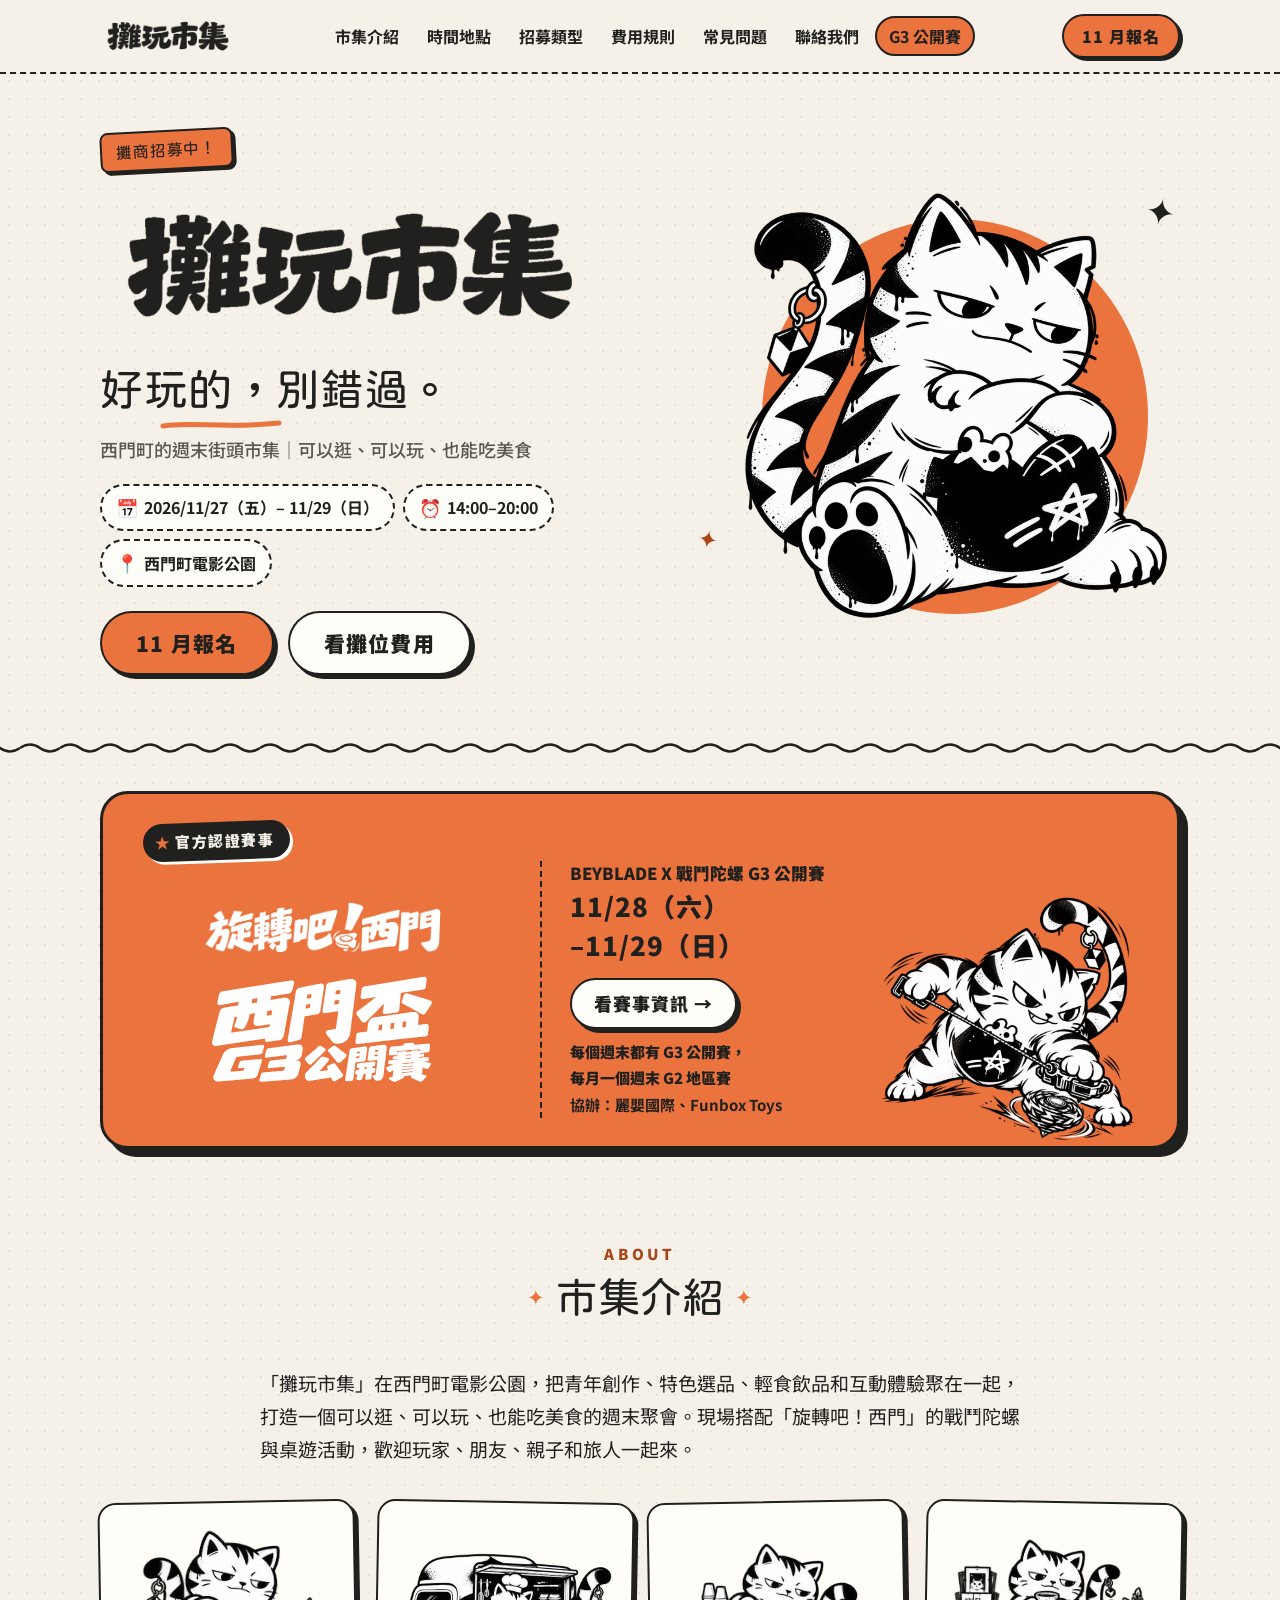
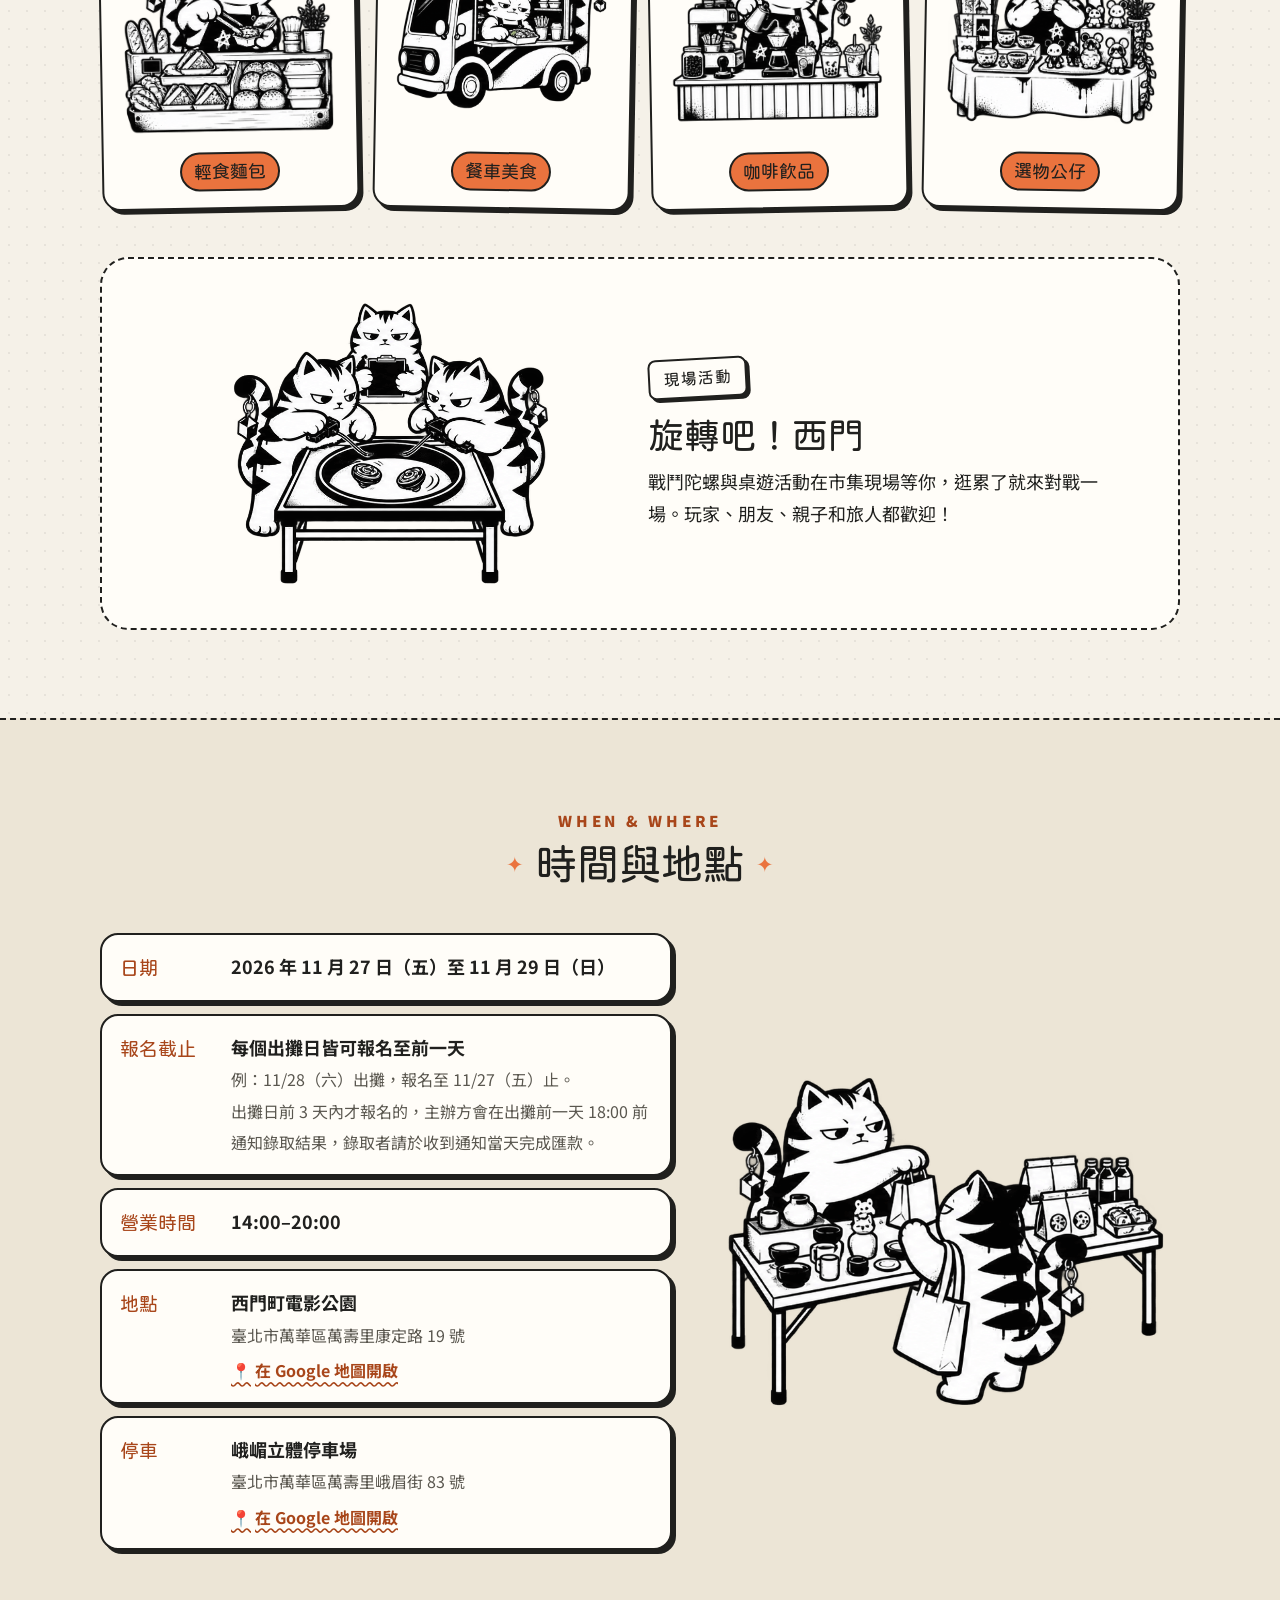
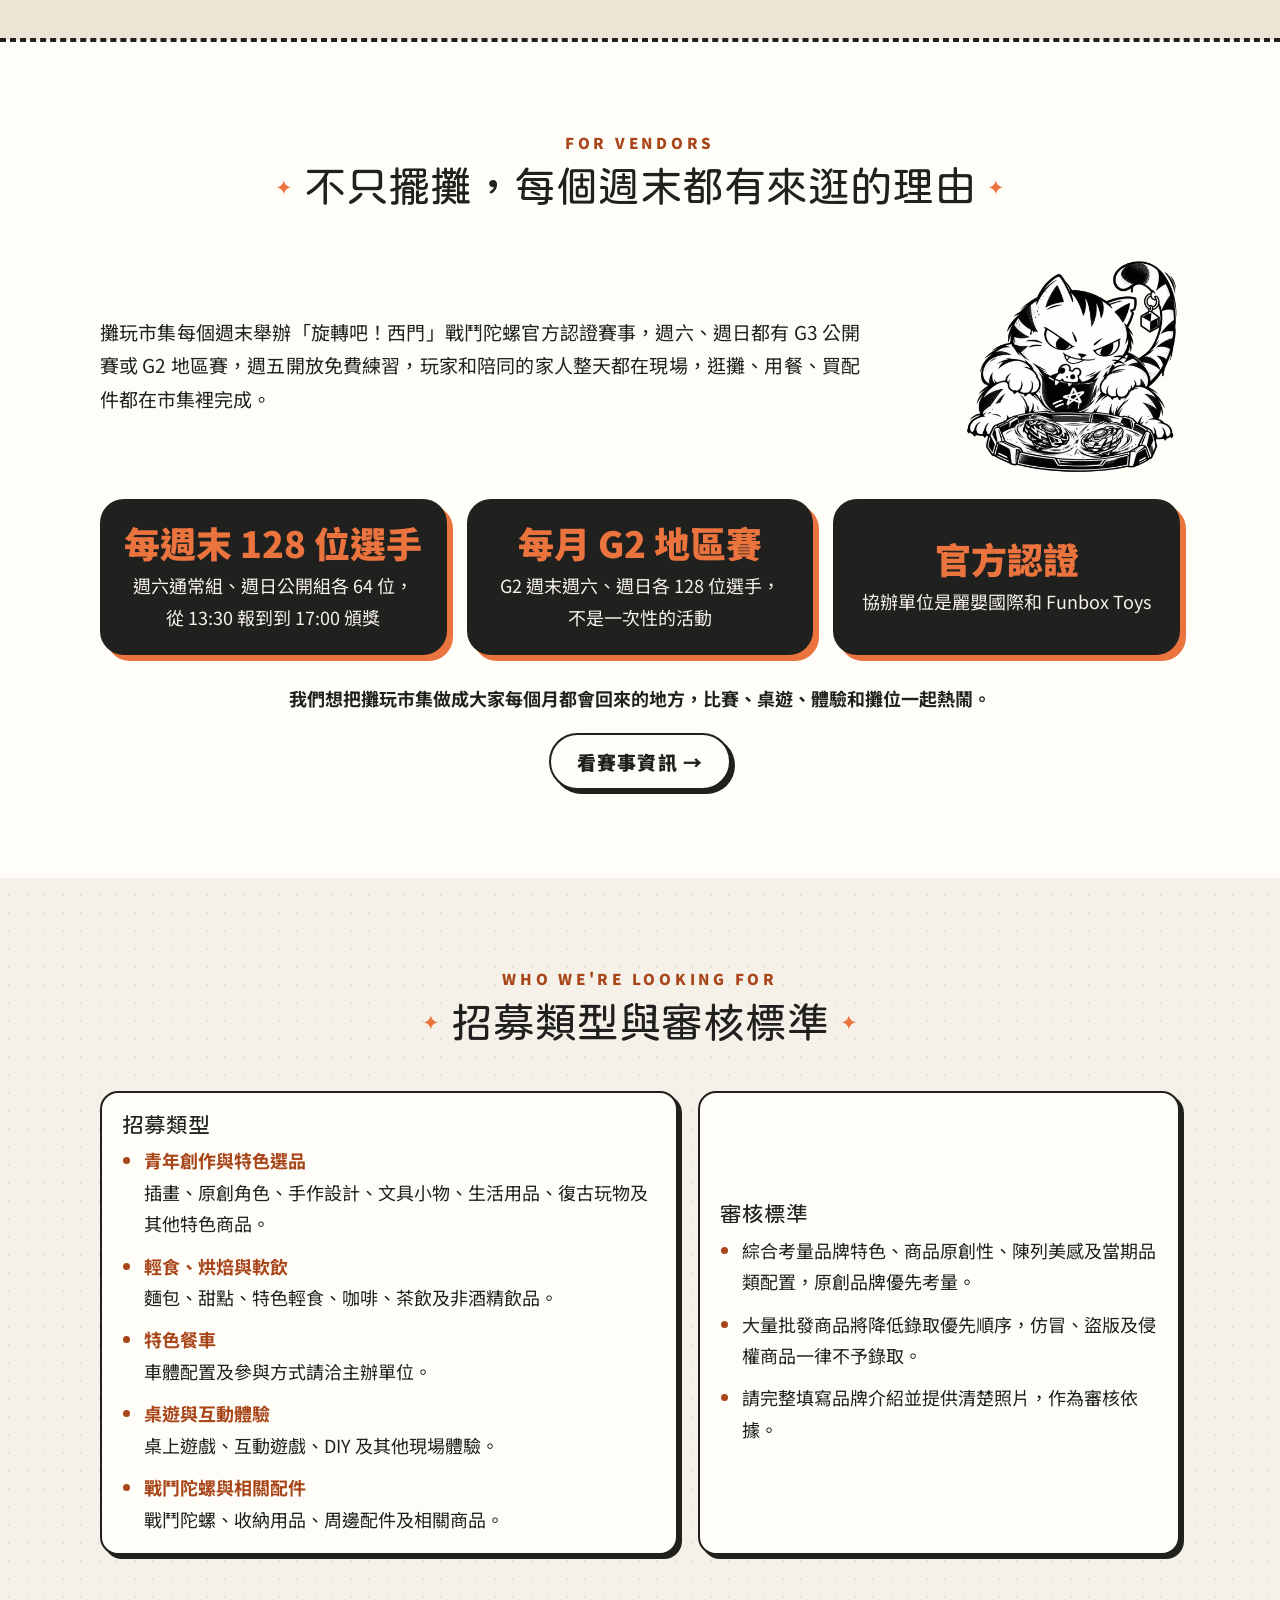
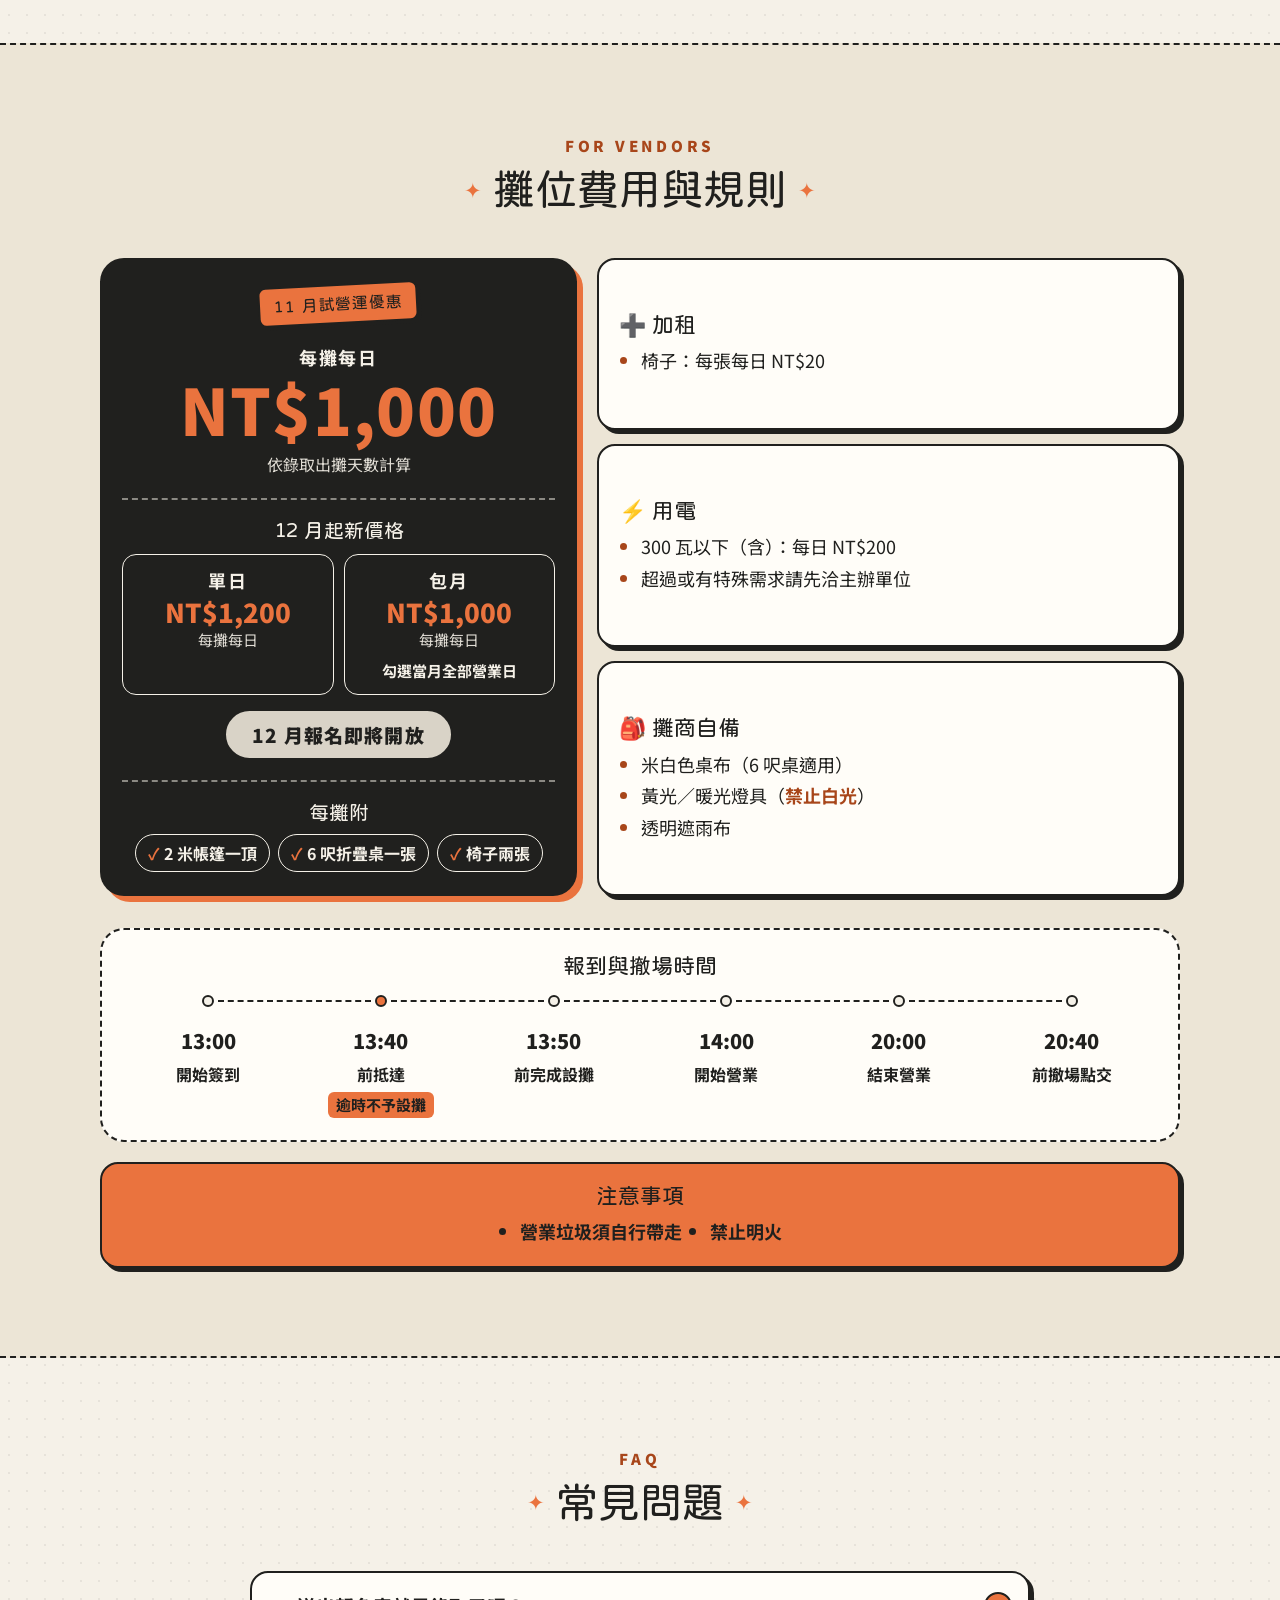
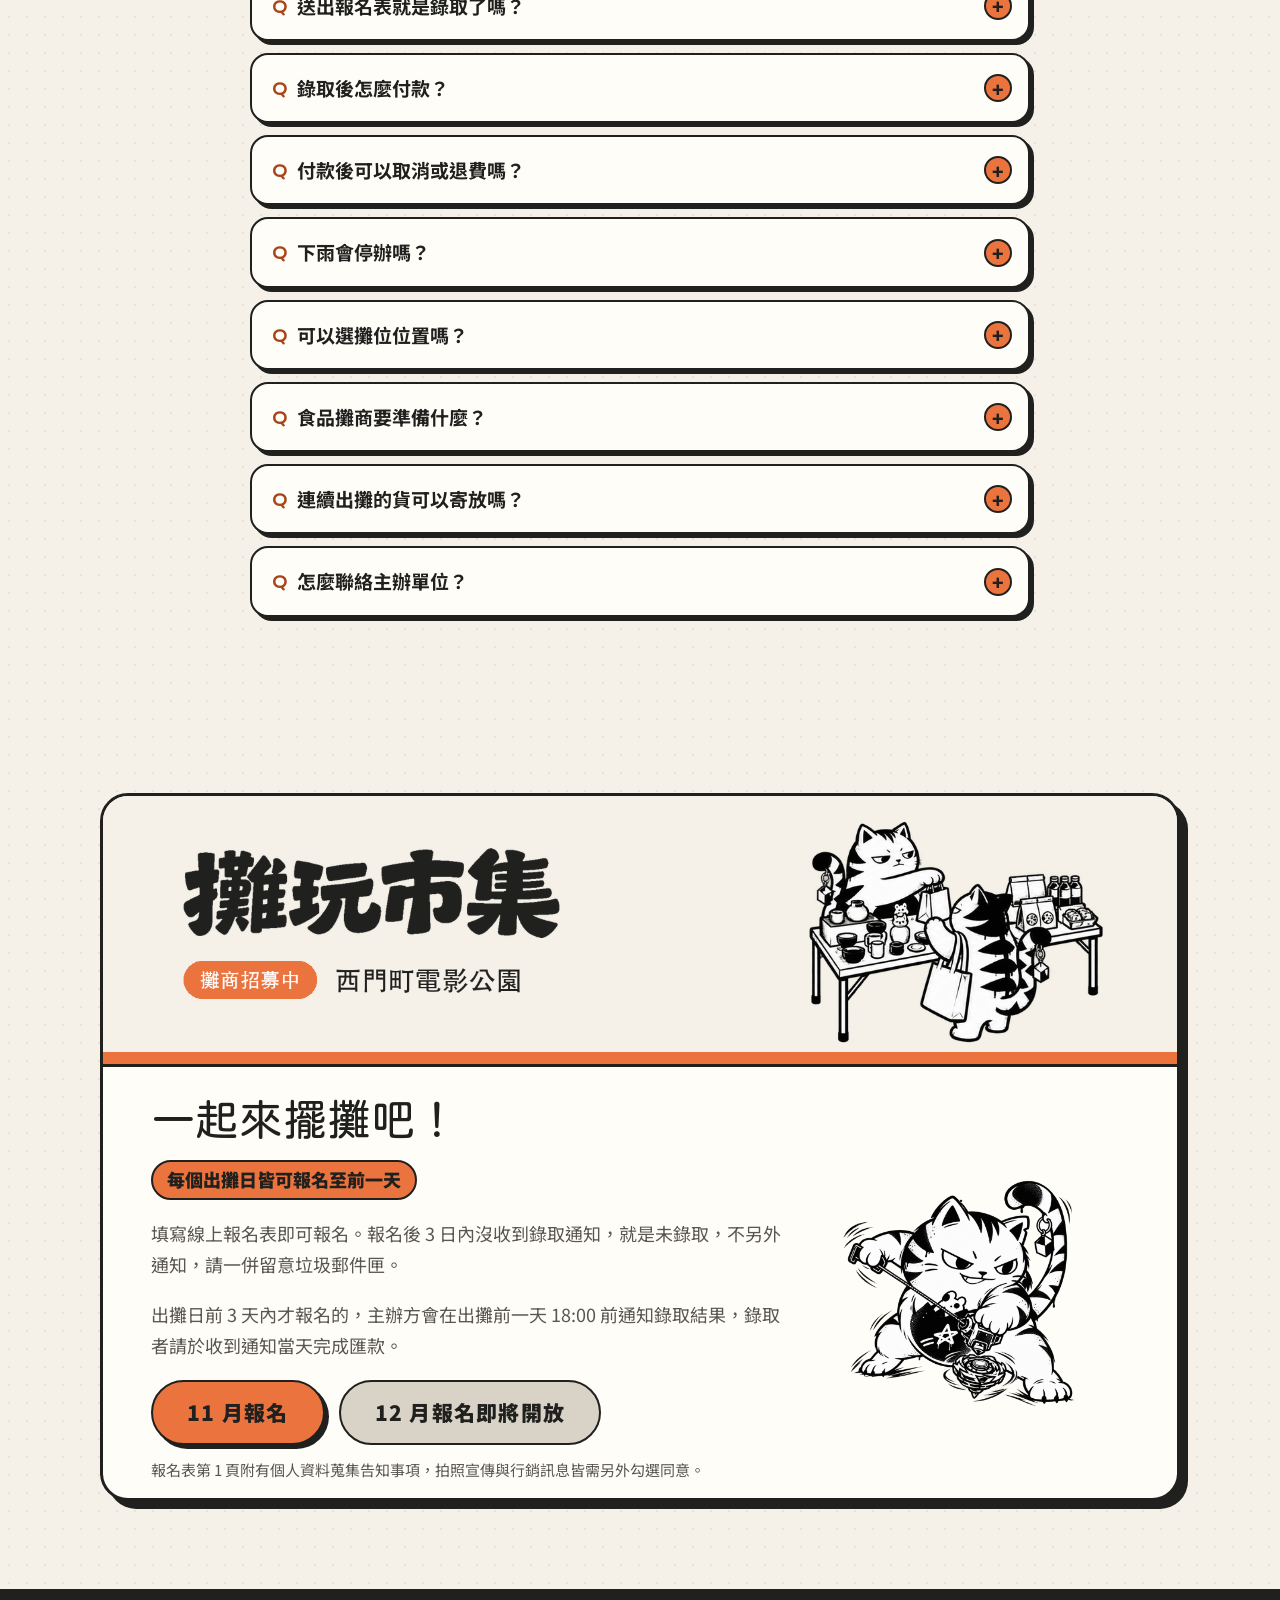
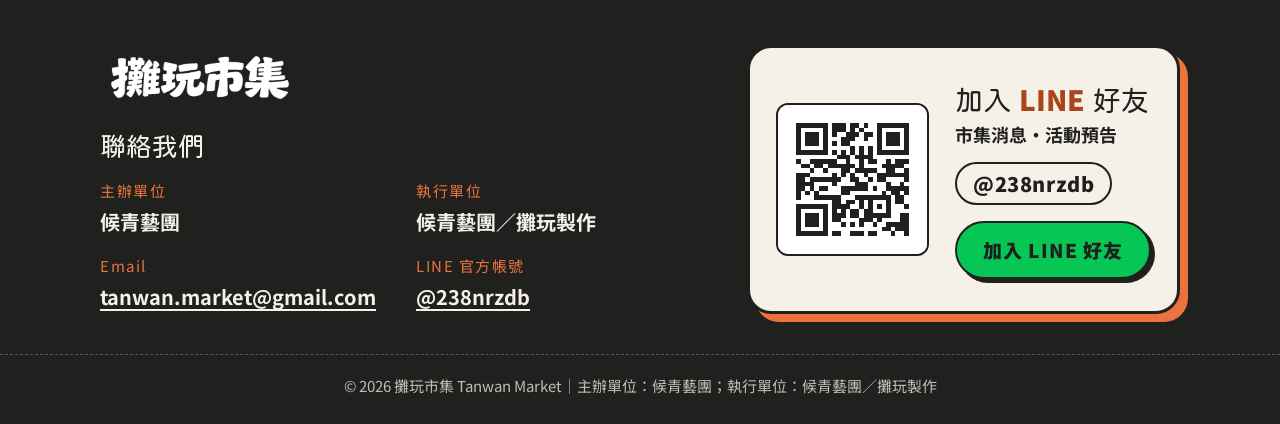
==== index.html @ ac34f718 "西門盃改用 G3／G2 新字卡，全站移除「第一屆公開循環賽」 - /cup/ 主視覺換 ximen-cup-g3-black，首頁橫幅換 ximen-cup-g3-white - 每月賽事 G3／G2" ====
<!doctype html>
<html lang="zh-Hant-TW">
<head>
  <meta charset="utf-8">
  <meta name="viewport" content="width=device-width, initial-scale=1">

  <!-- ✏️ 改日期時：title、description、og:description、twitter:description 一起改 -->
  <title>攤玩市集｜西門町電影公園 11/27–11/29 週末街頭市集・攤商招募中</title>
  <meta name="description" content="攤玩市集在西門町電影公園，集合青年創作、特色選品、輕食飲品與戰鬥陀螺互動體驗。2026/11/27（五）–11/29（日）14:00–20:00，攤商招募中，立即線上報名！">
  <meta name="theme-color" content="#F5F1E8">
  <link rel="canonical" href="https://tanwanmarket.com/">

  <!-- Open Graph（分享到 LINE / Facebook 時顯示）：og:image 必須是完整網址 -->
  <meta property="og:type" content="website">
  <meta property="og:locale" content="zh_TW">
  <meta property="og:site_name" content="攤玩市集">
  <meta property="og:title" content="攤玩市集｜西門町週末街頭市集・攤商招募中">
  <meta property="og:description" content="2026/11/27–11/29 西門町電影公園｜青年創作、特色選品、輕食飲品，還有「旋轉吧！西門」戰鬥陀螺。攤商招募中，立即報名！">
  <meta property="og:url" content="https://tanwanmarket.com/">
  <meta property="og:image" content="https://tanwanmarket.com/assets/og-image.png">
  <meta property="og:image:width" content="1200">
  <meta property="og:image:height" content="630">
  <meta property="og:image:alt" content="攤玩市集字標與攤玩貓">
  <meta name="twitter:card" content="summary_large_image">
  <meta name="twitter:title" content="攤玩市集｜西門町週末街頭市集・攤商招募中">
  <meta name="twitter:description" content="2026/11/27–11/29 西門町電影公園｜攤商招募中，立即報名！">
  <meta name="twitter:image" content="https://tanwanmarket.com/assets/og-image.png">

  <link rel="icon" type="image/png" href="assets/favicon.png">
  <link rel="apple-touch-icon" href="assets/favicon.png">

  <link rel="preconnect" href="https://fonts.googleapis.com">
  <link rel="preconnect" href="https://fonts.gstatic.com" crossorigin>
  <link href="https://fonts.googleapis.com/css2?family=Huninn&family=Noto+Sans+TC:wght@400;500;700;900&display=swap" rel="stylesheet">
  <link rel="stylesheet" href="styles.css">
</head>
<body>
  <a class="skip-link" href="#main">跳到主要內容</a>

  <header class="site-header">
    <div class="container header-inner">
      <a class="header-logo" href="#top" aria-label="攤玩市集 回到頁首">
        <img src="assets/logo-black.png" alt="攤玩市集" width="1200" height="391">
      </a>
      <nav class="header-nav" aria-label="主選單">
        <ul>
          <li><a href="#about">市集介紹</a></li>
          <li><a href="#info">時間地點</a></li>
          <li><a href="#recruit">招募類型</a></li>
          <li><a href="#fees">費用規則</a></li>
          <li><a href="#faq">常見問題</a></li>
          <li><a href="#contact">聯絡我們</a></li>
          <li class="nav-cup"><a href="cup/">G3 公開賽</a></li>
        </ul>
      </nav>
      <a class="btn btn-sm" href="https://forms.gle/8Fhi1L7nHp1qh5zT6" target="_blank" rel="noopener">11 月報名<span class="sr-only">（另開新分頁）</span></a>
    </div>
  </header>

  <main id="main">

    <!-- ===================== 1. 主視覺 ===================== -->
    <section class="hero" id="top">
      <div class="container hero-inner">
        <div class="hero-text">
          <p class="sticker sticker-orange">攤商招募中！</p>
          <h1 class="hero-title">
            <img src="assets/logo-black.png" alt="攤玩市集" width="1200" height="391" fetchpriority="high">
          </h1>
          <p class="hero-tagline">好玩的，別錯過。</p>
          <p class="hero-sub">西門町的週末街頭市集｜可以逛、可以玩、也能吃美食</p>

          <!-- ✏️ 日期地點（主視覺）：改日期時記得這裡也要改 -->
          <ul class="hero-facts">
            <li><span class="fact-icon" aria-hidden="true">📅</span>2026/11/27（五）– 11/29（日）</li>
            <li><span class="fact-icon" aria-hidden="true">⏰</span>14:00–20:00</li>
            <li><span class="fact-icon" aria-hidden="true">📍</span>西門町電影公園</li>
          </ul>

          <div class="hero-actions">
            <a class="btn btn-lg" href="https://forms.gle/8Fhi1L7nHp1qh5zT6" target="_blank" rel="noopener">11 月報名<span class="sr-only">（另開新分頁）</span></a>
            <a class="btn btn-ghost btn-lg" href="#fees">看攤位費用</a>
          </div>
        </div>
        <div class="hero-art">
          <img src="assets/cat-brand.png" alt="攤玩貓：抱胸斜坐、表情酷酷的虎斑貓" width="800" height="800" fetchpriority="high">
          <span class="hero-burst" aria-hidden="true">✦</span>
          <span class="hero-burst hero-burst-2" aria-hidden="true">✦</span>
        </div>
      </div>
    </section>

    <!-- ===================== 西門盃橫幅（連到 /cup/） ===================== -->
    <section class="cup-promo" aria-label="西門盃 G3 公開賽">
      <div class="container">
        <a class="cup-promo-card" href="cup/">
          <div class="cup-promo-text">
            <p class="cup-badge">官方認證賽事</p>
            <p class="cup-promo-title">
              <img class="cup-promo-event" src="assets/cup/spin-ximen-white.webp" alt="旋轉吧！西門" width="1200" height="346" loading="lazy">
              <picture>
                <source srcset="assets/cup/ximen-cup-g3-white.svg" type="image/svg+xml">
                <img src="assets/cup/ximen-cup-g3-white.webp" alt="西門盃 G3 公開賽" width="1200" height="400" loading="lazy">
              </picture>
            </p>
            <div class="cup-promo-info">
              <p class="cup-promo-meta"><span>BEYBLADE X 戰鬥陀螺 G3 公開賽</span><span class="cup-promo-date"><span class="nobr">11/28（六）</span><span class="nobr">–11/29（日）</span></span></p>
              <span class="cup-promo-cta">看賽事資訊 →</span>
              <p class="cup-promo-monthly"><span class="nobr">每個週末都有 G3 公開賽，</span><span class="nobr">每月一個週末 G2 地區賽</span></p>
              <p class="cup-promo-co">協辦：麗嬰國際、Funbox Toys</p>
            </div>
          </div>
          <img class="cup-promo-cat" src="assets/cup/cat-low-launch.webp" alt="" width="800" height="800" loading="lazy">
        </a>
      </div>
    </section>

    <!-- ===================== 2. 市集介紹 ===================== -->
    <section class="section" id="about" aria-labelledby="about-title">
      <div class="container">
        <header class="section-head">
          <p class="eyebrow">ABOUT</p>
          <h2 id="about-title">市集介紹</h2>
        </header>
        <p class="lead">
          「攤玩市集」在西門町電影公園，把青年創作、特色選品、輕食飲品和互動體驗聚在一起，打造一個可以逛、可以玩、也能吃美食的週末聚會。現場搭配「旋轉吧！西門」的戰鬥陀螺與桌遊活動，歡迎玩家、朋友、親子和旅人一起來。
        </p>

        <ul class="vendor-grid">
          <li class="vendor-card">
            <img src="assets/vendor-bakery.png" alt="攤玩貓在輕食麵包攤夾三明治" width="531" height="515" loading="lazy">
            <span class="vendor-label">輕食麵包</span>
          </li>
          <li class="vendor-card">
            <img src="assets/vendor-foodtruck.png" alt="攤玩貓開餐車賣美食" width="683" height="510" loading="lazy">
            <span class="vendor-label">餐車美食</span>
          </li>
          <li class="vendor-card">
            <img src="assets/vendor-coffee.png" alt="攤玩貓在咖啡攤沖咖啡" width="592" height="504" loading="lazy">
            <span class="vendor-label">咖啡飲品</span>
          </li>
          <li class="vendor-card">
            <img src="assets/vendor-toys.png" alt="攤玩貓擺攤販售公仔選物" width="553" height="492" loading="lazy">
            <span class="vendor-label">選物公仔</span>
          </li>
        </ul>

        <div class="feature">
          <div class="feature-art">
            <img src="assets/scene-beyblade.png" alt="三隻攤玩貓圍著對戰盤比賽戰鬥陀螺" width="659" height="590" loading="lazy">
          </div>
          <div class="feature-text">
            <p class="sticker">現場活動</p>
            <h3>旋轉吧！西門</h3>
            <p>戰鬥陀螺與桌遊活動在市集現場等你，逛累了就來對戰一場。玩家、朋友、親子和旅人都歡迎！</p>
          </div>
        </div>
      </div>
    </section>

    <!-- ===================== 3. 時間與地點 ===================== -->
    <!-- ✏️ 日期、營業時間、地點：改這一段 -->
    <section class="section section-alt" id="info" aria-labelledby="info-title">
      <div class="container">
        <header class="section-head">
          <p class="eyebrow">WHEN &amp; WHERE</p>
          <h2 id="info-title">時間與地點</h2>
        </header>

        <div class="info-layout">
          <dl class="info-list">
            <div class="info-item">
              <dt>日期</dt>
              <dd>2026 年 11 月 27 日（五）至 11 月 29 日（日）</dd>
            </div>
            <div class="info-item">
              <dt>報名截止</dt>
              <dd>每個出攤日皆可報名至前一天<br><span class="muted">例：11/28（六）出攤，報名至 11/27（五）止。<br>出攤日前 3 天內才報名的，主辦方會在出攤前一天 18:00 前通知錄取結果，錄取者請於收到通知當天完成匯款。</span></dd>
            </div>
            <div class="info-item">
              <dt>營業時間</dt>
              <dd>14:00–20:00</dd>
            </div>
            <div class="info-item">
              <dt>地點</dt>
              <dd>
                西門町電影公園<br>
                <span class="muted">臺北市萬華區萬壽里康定路 19 號</span><br>
                <a class="map-link" href="https://www.google.com/maps/search/?api=1&amp;query=%E8%87%BA%E5%8C%97%E5%B8%82%E8%90%AC%E8%8F%AF%E5%8D%80%E5%BA%B7%E5%AE%9A%E8%B7%AF19%E8%99%9F%20%E8%A5%BF%E9%96%80%E7%94%BA%E9%9B%BB%E5%BD%B1%E5%85%AC%E5%9C%92" target="_blank" rel="noopener">在 Google 地圖開啟<span class="sr-only">（另開新分頁）</span></a>
              </dd>
            </div>
            <div class="info-item">
              <dt>停車</dt>
              <dd>
                峨嵋立體停車場<br>
                <span class="muted">臺北市萬華區萬壽里峨眉街 83 號</span><br>
                <a class="map-link" href="https://www.google.com/maps/search/?api=1&amp;query=%E8%87%BA%E5%8C%97%E5%B8%82%E8%90%AC%E8%8F%AF%E5%8D%80%E5%B3%A8%E7%9C%89%E8%A1%9783%E8%99%9F%20%E5%B3%A8%E5%B5%8B%E7%AB%8B%E9%AB%94%E5%81%9C%E8%BB%8A%E5%A0%B4" target="_blank" rel="noopener">在 Google 地圖開啟<span class="sr-only">（另開新分頁）</span></a>
              </dd>
            </div>
          </dl>
          <div class="info-art">
            <img src="assets/scene-shopping.png" alt="攤玩貓提著購物袋逛市集" width="696" height="536" loading="lazy">
          </div>
        </div>
      </div>
    </section>

    <!-- ===================== 給攤商：每個週末都有來逛的理由 ===================== -->
    <section class="section vendors-why" id="vendors-why" aria-labelledby="vendors-why-title">
      <div class="container">
        <header class="section-head">
          <p class="eyebrow">FOR VENDORS</p>
          <h2 id="vendors-why-title"><span class="nobr">不只擺攤，</span><span class="nobr">每個週末都有來逛的理由</span></h2>
        </header>

        <div class="vendors-why-intro">
          <p class="lead">攤玩市集每個週末舉辦「旋轉吧！西門」戰鬥陀螺官方認證賽事，週六、週日都有 G3 公開賽或 G2 地區賽，週五開放免費練習，玩家和陪同的家人整天都在現場，逛攤、用餐、買配件都在市集裡完成。</p>
          <img class="vendors-why-cat" src="assets/cup/cat-watch.webp" alt="" width="800" height="800" loading="lazy">
        </div>

        <ul class="vendors-why-cards">
          <li class="vendors-why-card">
            <strong>每週末 128 位選手</strong>
            <span>週六通常組、週日公開組各 64 位，<span class="nobr">從 13:30 報到到 17:00 頒獎</span></span>
          </li>
          <li class="vendors-why-card">
            <strong>每月 G2 地區賽</strong>
            <span>G2 週末週六、週日各 128 位選手，<span class="nobr">不是一次性的活動</span></span>
          </li>
          <li class="vendors-why-card">
            <strong>官方認證</strong>
            <span>協辦單位是麗嬰國際和 Funbox Toys</span>
          </li>
        </ul>

        <div class="vendors-why-outro">
          <p><span class="nobr">我們想把攤玩市集做成大家</span><span class="nobr">每個月都會回來的地方，</span><span class="nobr">比賽、桌遊、體驗和攤位一起熱鬧。</span></p>
          <a class="btn btn-ghost" href="cup/">看賽事資訊 →</a>
        </div>
      </div>
    </section>

    <!-- ===================== 4. 招募類型與審核標準 ===================== -->
    <section class="section" id="recruit" aria-labelledby="recruit-title">
      <div class="container">
        <header class="section-head">
          <p class="eyebrow">WHO WE'RE LOOKING FOR</p>
          <h2 id="recruit-title">招募類型與審核標準</h2>
        </header>

        <div class="recruit-layout">
          <article class="rule-card recruit-card">
            <h3>招募類型</h3>
            <ul class="recruit-list">
              <li><strong>青年創作與特色選品</strong>插畫、原創角色、手作設計、文具小物、生活用品、復古玩物及其他特色商品。</li>
              <li><strong>輕食、烘焙與軟飲</strong>麵包、甜點、特色輕食、咖啡、茶飲及非酒精飲品。</li>
              <li><strong>特色餐車</strong>車體配置及參與方式請洽主辦單位。</li>
              <li><strong>桌遊與互動體驗</strong>桌上遊戲、互動遊戲、DIY 及其他現場體驗。</li>
              <li><strong>戰鬥陀螺與相關配件</strong>戰鬥陀螺、收納用品、周邊配件及相關商品。</li>
            </ul>
          </article>
          <article class="rule-card recruit-card">
            <h3>審核標準</h3>
            <ul>
              <li>綜合考量品牌特色、商品原創性、陳列美感及當期品類配置，原創品牌優先考量。</li>
              <li>大量批發商品將降低錄取優先順序，仿冒、盜版及侵權商品一律不予錄取。</li>
              <li>請完整填寫品牌介紹並提供清楚照片，作為審核依據。</li>
            </ul>
          </article>
        </div>
      </div>
    </section>

    <!-- ===================== 5. 攤位費用與規則 ===================== -->
    <!-- ✏️ 攤位費用：改這一段（11 月試營運價＋12 月起新價格；11 月檔期結束後可把試營運價改成 12 月價格） -->
    <section class="section section-alt" id="fees" aria-labelledby="fees-title">
      <div class="container">
        <header class="section-head">
          <p class="eyebrow">FOR VENDORS</p>
          <h2 id="fees-title">攤位費用與規則</h2>
        </header>

        <div class="fee-layout">
          <div class="price-card">
            <p class="sticker sticker-orange">11 月試營運優惠</p>
            <p class="price">
              <span class="price-unit">每攤每日</span>
              <span class="price-amount">NT$1,000</span>
            </p>
            <p class="price-note">依錄取出攤天數計算</p>
            <div class="price-next">
              <h3>12 月起新價格</h3>
              <ul class="price-next-list">
                <li><span class="price-next-plan">單日</span><span class="price-next-amount">NT$1,200</span><span class="price-next-unit">每攤每日</span></li>
                <li><span class="price-next-plan">包月</span><span class="price-next-amount">NT$1,000</span><span class="price-next-unit">每攤每日</span><span class="price-next-cond">勾選當月全部營業日</span></li>
              </ul>
              <!-- ✏️ 12 月報名按鈕：12 月報名表單建立後，把這個 <button> 換成連到新表單的連結 -->
              <button class="btn btn-disabled price-next-btn" type="button" disabled>12 月報名即將開放</button>
            </div>
            <div class="price-included">
              <h3>每攤附</h3>
              <ul class="check-list">
                <li>2 米帳篷一頂</li>
                <li>6 呎折疊桌一張</li>
                <li>椅子兩張</li>
              </ul>
            </div>
          </div>

          <div class="rule-cards">
            <article class="rule-card">
              <h3><span aria-hidden="true">➕</span> 加租</h3>
              <ul>
                <li>椅子：每張每日 NT$20</li>
              </ul>
            </article>
            <article class="rule-card">
              <h3><span aria-hidden="true">⚡</span> 用電</h3>
              <ul>
                <li>300 瓦以下（含）：每日 NT$200</li>
                <li>超過或有特殊需求請先洽主辦單位</li>
              </ul>
            </article>
            <article class="rule-card">
              <h3><span aria-hidden="true">🎒</span> 攤商自備</h3>
              <ul>
                <li>米白色桌布（6 呎桌適用）</li>
                <li>黃光／暖光燈具（<strong>禁止白光</strong>）</li>
                <li>透明遮雨布</li>
              </ul>
            </article>
          </div>
        </div>

        <div class="schedule">
          <h3>報到與撤場時間</h3>
          <ol class="timeline">
            <li><time>13:00</time><span>開始簽到</span></li>
            <li class="is-key"><time>13:40</time><span>前抵達<small>逾時不予設攤</small></span></li>
            <li><time>13:50</time><span>前完成設攤</span></li>
            <li><time>14:00</time><span>開始營業</span></li>
            <li><time>20:00</time><span>結束營業</span></li>
            <li><time>20:40</time><span>前撤場點交</span></li>
          </ol>
        </div>

        <div class="notice">
          <h3>注意事項</h3>
          <ul>
            <li>營業垃圾須自行帶走</li>
            <li>禁止明火</li>
          </ul>
        </div>
      </div>
    </section>

    <!-- ===================== 6. 常見問題 ===================== -->
    <section class="section" id="faq" aria-labelledby="faq-title">
      <div class="container container-narrow">
        <header class="section-head">
          <p class="eyebrow">FAQ</p>
          <h2 id="faq-title">常見問題</h2>
        </header>

        <div class="faq-list">
          <details class="faq">
            <summary>送出報名表就是錄取了嗎？</summary>
            <div class="faq-body"><p>不是。報名後 3 日內沒收到錄取通知，就是未錄取，不另外通知，請一併留意垃圾郵件匣。</p><p>出攤日前 3 天內才報名的，會在出攤前一天 18:00 前通知錄取結果；到時沒收到通知，就是未錄取。</p></div>
          </details>
          <details class="faq">
            <summary>錄取後怎麼付款？</summary>
            <div class="faq-body"><p>收到錄取通知後 3 日內匯款，並填寫匯款回傳單。</p><p>出攤日前 3 天內才報名、在出攤前一天收到錄取通知的，請於收到通知當天完成匯款並填寫匯款回傳單。</p></div>
          </details>
          <details class="faq">
            <summary>付款後可以取消或退費嗎？</summary>
            <div class="faq-body"><p>完成匯款後，個人因素不能取消或退費。改期要在出攤日 15 日前申請，限當月調整一次，需主辦方確認。</p></div>
          </details>
          <details class="faq">
            <summary>下雨會停辦嗎？</summary>
            <div class="faq-body"><p>一般降雨照常舉辦，請自備透明遮雨布。只有臺北市政府宣布停班停課時才停辦，這時可以選擇順延或退費。</p></div>
          </details>
          <details class="faq">
            <summary>可以選攤位位置嗎？</summary>
            <div class="faq-body"><p>不行，攤位由主辦方依品類、動線和用電統一安排。</p></div>
          </details>
          <details class="faq">
            <summary>食品攤商要準備什麼？</summary>
            <div class="faq-body"><p>依法應登錄的業者，要完成食品業者登錄才能營業，報名時請提供登錄資料。</p></div>
          </details>
          <details class="faq">
            <summary>連續出攤的貨可以寄放嗎？</summary>
            <div class="faq-body"><p>當週連續出攤的攤商可以免費使用寄物帳篷，20:00–20:30 寄放，隔日 13:45 前領回；週日不提供寄物。</p></div>
          </details>
          <details class="faq">
            <summary>怎麼聯絡主辦單位？</summary>
            <div class="faq-body"><p>Email：<a href="mailto:tanwan.market@gmail.com">tanwan.market@gmail.com</a>；LINE 官方帳號：<a href="https://line.me/R/ti/p/@238nrzdb" target="_blank" rel="noopener">@238nrzdb<span class="sr-only">（另開新分頁）</span></a></p></div>
          </details>
        </div>
      </div>
    </section>

    <!-- ===================== 7. 報名區塊 ===================== -->
    <section class="section signup" id="signup" aria-labelledby="signup-title">
      <div class="container">
        <div class="signup-card">
          <img class="signup-banner" src="assets/banner.png" alt="攤玩市集 攤商招募中 西門町電影公園" width="1600" height="400" loading="lazy">
          <div class="signup-body">
            <div class="signup-text">
              <h2 id="signup-title">一起來擺攤吧！</h2>
              <!-- ✏️ 報名截止日 -->
              <p class="signup-deadline">每個出攤日皆可報名至前一天</p>
              <p>填寫線上報名表即可報名。報名後 3 日內沒收到錄取通知，就是未錄取，不另外通知，請一併留意垃圾郵件匣。</p>
              <p>出攤日前 3 天內才報名的，主辦方會在出攤前一天 18:00 前通知錄取結果，錄取者請於收到通知當天完成匯款。</p>
              <div class="signup-actions">
                <a class="btn btn-lg" href="https://forms.gle/8Fhi1L7nHp1qh5zT6" target="_blank" rel="noopener">11 月報名<span class="sr-only">（另開新分頁）</span></a>
                <!-- ✏️ 12 月報名按鈕：12 月報名表單建立後，把這個 <button> 換成連到新表單的連結（寫法同上一行 11 月報名，換掉網址和文字） -->
                <button class="btn btn-lg btn-disabled" type="button" disabled>12 月報名即將開放</button>
              </div>
              <p class="signup-privacy">報名表第 1 頁附有個人資料蒐集告知事項，拍照宣傳與行銷訊息皆需另外勾選同意。</p>
            </div>
            <img class="signup-cat" src="assets/cat-launch.png" alt="攤玩貓拉線發射戰鬥陀螺" width="800" height="800" loading="lazy">
          </div>
        </div>
      </div>
    </section>

  </main>

  <!-- ===================== 8. 頁尾／聯絡 ===================== -->
  <footer class="site-footer" id="contact" aria-labelledby="contact-title">
    <div class="container footer-inner">
      <div class="footer-info">
        <img class="footer-logo" src="assets/logo-white.png" alt="攤玩市集" width="1200" height="391" loading="lazy">
        <h2 id="contact-title">聯絡我們</h2>
        <ul class="contact-list">
          <li>
            <span class="contact-label">主辦單位</span>
            <span class="contact-value">候青藝團</span>
          </li>
          <li>
            <span class="contact-label">執行單位</span>
            <span class="contact-value">候青藝團／攤玩製作</span>
          </li>
          <li>
            <span class="contact-label">Email</span>
            <a href="mailto:tanwan.market@gmail.com">tanwan.market@gmail.com</a>
          </li>
          <li>
            <span class="contact-label">LINE 官方帳號</span>
            <a href="https://line.me/R/ti/p/@238nrzdb" target="_blank" rel="noopener">@238nrzdb<span class="sr-only">（另開新分頁）</span></a>
          </li>
        </ul>
      </div>
      <!-- LINE 加好友卡片：QR code 內容為 https://lin.ee/N8RTbE3（assets/line-qr-code.svg）；手機版不顯示 QR code -->
      <div class="line-card">
        <img class="line-card-qr" src="assets/line-qr-code.svg" alt="攤玩市集 LINE 官方帳號加好友 QR code，ID：@238nrzdb" width="168" height="168" loading="lazy">
        <div class="line-card-body">
          <p class="line-card-title">加入 <span>LINE</span> 好友</p>
          <p class="line-card-sub">市集消息・活動預告</p>
          <a class="line-card-id" href="https://line.me/R/ti/p/@238nrzdb" target="_blank" rel="noopener">@238nrzdb<span class="sr-only">（另開新分頁）</span></a>
          <a class="btn btn-line" href="https://line.me/R/ti/p/@238nrzdb" target="_blank" rel="noopener">加入 LINE 好友<span class="sr-only">（另開新分頁）</span></a>
        </div>
      </div>
    </div>
    <p class="copyright">© 2026 攤玩市集 Tanwan Market｜主辦單位：候青藝團；執行單位：候青藝團／攤玩製作</p>
  </footer>
</body>
</html>
---- styles.css ----
/* =========================================================
   攤玩市集 — 溫暖、有玩心的街頭市集風
   品牌色：品牌黑 #20201E／暖米白 #F5F1E8／活動橘 #EA733E
   ========================================================= */

:root {
  --ink: #20201E;
  --paper: #F5F1E8;
  --paper-deep: #ECE5D6;
  --white: #FFFDF8;
  --orange: #EA733E;
  --orange-ink: #A8461A;      /* 米白底上的橘色小字，對比 ≥ 4.5 */
  --muted: #5A574F;
  --line: #20201E;

  --font-body: "Noto Sans TC", "PingFang TC", "Microsoft JhengHei", system-ui, sans-serif;
  --font-fun: "Huninn", "Noto Sans TC", "PingFang TC", "Microsoft JhengHei", sans-serif;

  --radius: 18px;
  --shadow: 4px 4px 0 var(--ink);
  --shadow-lg: 6px 6px 0 var(--ink);
  --header-h: 64px;
}

/* ---------- base ---------- */
*,
*::before,
*::after { box-sizing: border-box; }

html {
  scroll-behavior: smooth;
  scroll-padding-top: calc(var(--header-h) + 12px);
  -webkit-text-size-adjust: 100%;
}

body {
  margin: 0;
  background: var(--paper);
  color: var(--ink);
  font-family: var(--font-body);
  font-size: 1.125rem;
  line-height: 1.75;
  /* 淡淡的紙張點點紋理 */
  background-image: radial-gradient(rgba(32, 32, 30, .07) 1px, transparent 1px);
  background-size: 18px 18px;
}

img { max-width: 100%; height: auto; display: block; }

h1, h2, h3 { line-height: 1.3; margin: 0; text-wrap: balance; }
h2, h3 { font-family: var(--font-fun); font-weight: 400; }

p { margin: 0 0 1em; }

a { color: inherit; }

:focus-visible {
  outline: 3px solid var(--orange);
  outline-offset: 3px;
  border-radius: 6px;
}

.sr-only {
  position: absolute !important;
  width: 1px; height: 1px;
  padding: 0; margin: -1px;
  overflow: hidden; clip: rect(0 0 0 0);
  white-space: nowrap; border: 0;
}

.skip-link {
  position: absolute;
  left: 12px; top: -60px;
  z-index: 100;
  background: var(--ink);
  color: var(--paper);
  padding: 10px 16px;
  border-radius: 10px;
  text-decoration: none;
  font-weight: 700;
}
.skip-link:focus { top: 12px; }

.container {
  width: 100%;
  max-width: 1120px;
  margin: 0 auto;
  padding: 0 20px;
}
.container-narrow { max-width: 820px; }

.muted { color: var(--muted); }

/* ---------- buttons ---------- */
.btn {
  display: inline-flex;
  align-items: center;
  justify-content: center;
  gap: .4em;
  min-height: 48px;
  padding: 10px 26px;
  border: 2.5px solid var(--ink);
  border-radius: 999px;
  background: var(--orange);
  color: var(--ink);
  font-family: var(--font-body);
  font-size: 1.1875rem;
  font-weight: 900;
  letter-spacing: .06em;
  text-decoration: none;
  box-shadow: var(--shadow);
  transition: transform .15s ease, box-shadow .15s ease, background-color .15s ease;
}
.btn:hover {
  transform: translate(-2px, -2px);
  box-shadow: var(--shadow-lg);
}
.btn:active {
  transform: translate(3px, 3px);
  box-shadow: 1px 1px 0 var(--ink);
}
.btn-lg { min-height: 56px; padding: 12px 34px; font-size: 1.3125rem; }
.btn-sm { min-height: 40px; padding: 6px 18px; font-size: 1rem; box-shadow: 3px 3px 0 var(--ink); }
.btn-ghost { background: var(--white); }
.btn-line { background: #06C755; color: var(--ink); }
.btn-disabled,
.btn-disabled:hover {
  background: #D9D3C7;
  color: var(--ink);
  box-shadow: none;
  transform: none;
  cursor: not-allowed;
}

/* ---------- sticker label ---------- */
.sticker {
  display: inline-block;
  margin: 0 0 14px;
  padding: 4px 14px;
  background: var(--white);
  border: 2px solid var(--ink);
  border-radius: 8px;
  font-family: var(--font-fun);
  font-size: 1rem;
  letter-spacing: .05em;
  transform: rotate(-3deg);
  box-shadow: 3px 3px 0 var(--ink);
}
.sticker-orange { background: var(--orange); }

/* ---------- header ---------- */
.site-header {
  position: sticky;
  top: 0;
  z-index: 50;
  background: rgba(245, 241, 232, .94);
  backdrop-filter: blur(6px);
  border-bottom: 2px dashed var(--ink);
}
.header-inner {
  display: flex;
  align-items: center;
  justify-content: space-between;
  gap: 16px;
  height: var(--header-h);
}
.header-logo img { width: 120px; }
.header-nav { display: none; }
.header-nav ul {
  display: flex;
  gap: 4px;
  list-style: none;
  margin: 0; padding: 0;
}
.header-nav a {
  display: block;
  padding: 6px 12px;
  border-radius: 999px;
  font-weight: 700;
  font-size: 1rem;
  text-decoration: none;
}
.header-nav a:hover { background: var(--paper-deep); }

/* ---------- hero ---------- */
.hero {
  position: relative;
  padding: 36px 0 56px;
  overflow: hidden;
}
.hero::after {
  /* 底部手繪波浪 */
  content: "";
  position: absolute;
  left: 0; right: 0; bottom: 0;
  height: 14px;
  background: url("data:image/svg+xml,%3Csvg xmlns='http://www.w3.org/2000/svg' width='40' height='14' viewBox='0 0 40 14'%3E%3Cpath d='M0 7 Q10 0 20 7 T40 7' fill='none' stroke='%2320201E' stroke-width='2.5'/%3E%3C/svg%3E") repeat-x center / 40px 14px;
}
.hero-inner {
  display: grid;
  gap: 8px;
  align-items: center;
}
.hero-text { text-align: center; }
.hero-title img {
  width: min(88%, 460px);
  margin: 0 auto;
}
.hero-tagline {
  margin: 14px 0 4px;
  font-family: var(--font-fun);
  font-size: clamp(1.875rem, 6.5vw, 2.75rem);
  line-height: 1.3;
}
.hero-tagline::after {
  content: "";
  display: block;
  width: 5.5em;
  height: 10px;
  margin: 2px auto 0;
  background: url("data:image/svg+xml,%3Csvg xmlns='http://www.w3.org/2000/svg' width='120' height='10' viewBox='0 0 120 10'%3E%3Cpath d='M2 6 C30 1 60 9 118 3' fill='none' stroke='%23EA733E' stroke-width='5' stroke-linecap='round'/%3E%3C/svg%3E") no-repeat center / 100% 100%;
}
.hero-sub {
  color: var(--muted);
  font-weight: 500;
  margin-bottom: 18px;
}
.hero-facts {
  display: flex;
  flex-wrap: wrap;
  justify-content: center;
  gap: 8px;
  list-style: none;
  margin: 0 0 24px;
  padding: 0;
}
.hero-facts li {
  display: inline-flex;
  align-items: center;
  gap: 6px;
  padding: 6px 14px;
  background: var(--white);
  border: 2px dashed var(--ink);
  border-radius: 999px;
  font-weight: 700;
  font-size: 1rem;
}
.fact-icon { font-size: 1.125rem; }
.hero-actions {
  display: flex;
  flex-wrap: wrap;
  justify-content: center;
  gap: 14px;
}
.hero-art {
  position: relative;
  order: -1;
  width: min(72%, 300px);
  margin: 0 auto;
}
.hero-art::before {
  /* 橘色太陽背景，呼應 LINE 海報 */
  content: "";
  position: absolute;
  inset: 10% 6% 4% 10%;
  background: var(--orange);
  border-radius: 50%;
  z-index: -1;
}
.hero-art img { position: relative; }
.hero-burst {
  position: absolute;
  top: 4%;
  right: 0;
  font-size: 2.25rem;
  line-height: 1;
  color: var(--ink);
  transform: rotate(12deg);
}
.hero-burst-2 { top: auto; bottom: 18%; left: -4%; right: auto; font-size: 1.5rem; color: var(--orange-ink); }

/* ---------- 西門盃：官方認證徽章（首頁橫幅與 /cup/ 共用） ---------- */
.cup-badge {
  display: inline-flex;
  align-items: center;
  gap: .35em;
  margin: 0;
  padding: 4px 14px 4px 10px;
  background: var(--ink);
  color: var(--paper);
  border: 2px solid var(--ink);
  border-radius: 999px;
  font-weight: 900;
  font-size: .9375rem;
  letter-spacing: .1em;
  transform: rotate(-2deg);
  box-shadow: 3px 3px 0 var(--white);
}
.cup-badge::before { content: "★"; color: var(--orange); letter-spacing: 0; }

/* ---------- 首頁：西門盃橫幅 ---------- */
.cup-promo { padding: 36px 0 4px; }
.cup-promo-card {
  display: grid;
  align-items: center;
  gap: 4px;
  padding: 24px 20px 0;
  background: var(--orange);
  color: var(--ink);
  border: 3px solid var(--ink);
  border-radius: 28px;
  box-shadow: 8px 8px 0 var(--ink);
  text-align: center;
  text-decoration: none;
  overflow: hidden;
  transition: transform .15s ease, box-shadow .15s ease;
}
.cup-promo-card:hover { transform: translate(-2px, -2px); box-shadow: 10px 10px 0 var(--ink); }
.cup-promo-text p { margin: 0; }
.cup-promo-title { margin: 14px auto 6px; }
.cup-promo-title img { width: min(100%, 440px); margin: 0 auto; }
.cup-promo-meta { font-weight: 900; font-size: 1.1875rem; line-height: 1.5; }
.cup-promo-meta > span { display: block; }
.cup-promo-date { font-size: 1.625rem; letter-spacing: .04em; }
.cup-promo-cta {
  display: inline-block;
  margin: 14px 0 10px;
  padding: 8px 22px;
  background: var(--white);
  border: 2.5px solid var(--ink);
  border-radius: 999px;
  box-shadow: var(--shadow);
  font-weight: 900;
  letter-spacing: .06em;
}
.cup-promo-monthly { font-size: .9375rem; font-weight: 900; }
.cup-promo-co { font-size: .9375rem; font-weight: 700; }
.cup-promo-cat { width: min(70%, 260px); margin: 4px auto 0; }
.header-nav .nav-cup a { background: var(--orange); border: 2px solid var(--ink); padding: 4px 12px; }
.header-nav .nav-cup a:hover { background: var(--orange); }

/* ---------- 旋轉吧！西門 活動字標（首頁橫幅） ---------- */
.cup-promo-title .cup-promo-event { width: min(72%, 320px); margin: 0 auto 4px; }

/* 不在中間斷行的文字片段（首頁與 /cup/ 共用） */
.nobr { display: inline-block; }

/* ---------- 首頁：給攤商｜每個週末都有來逛的理由 ---------- */
.vendors-why {
  background-color: var(--white);
  border-top: 2px dashed var(--ink);
}
.vendors-why-intro { display: grid; gap: 12px; align-items: center; margin-bottom: 24px; }
.vendors-why-intro .lead { margin: 0; }
.vendors-why-cat { width: min(55%, 220px); margin: 0 auto; }
.vendors-why-cards {
  list-style: none;
  margin: 0 0 28px;
  padding: 0;
  display: grid;
  grid-auto-rows: 1fr;
  gap: 16px;
}
.vendors-why-card {
  display: flex;
  flex-direction: column;
  justify-content: center;
  gap: 6px;
  padding: 22px 20px;
  background: var(--ink);
  color: var(--paper);
  border-radius: 24px;
  box-shadow: 6px 6px 0 var(--orange);
  text-align: center;
}
.vendors-why-card strong {
  font-weight: 900;
  font-size: clamp(1.75rem, 7vw, 2.25rem);
  line-height: 1.2;
  color: var(--orange);
}
.vendors-why-outro { text-align: center; }
.vendors-why-outro p { font-weight: 700; }
@media (max-width: 959px) {
  .vendors-why .section-head h2 { font-size: min(clamp(1.875rem, 5.5vw, 2.625rem), 7vw); }
}
@media (min-width: 960px) {
  .vendors-why-intro { grid-template-columns: 1fr 220px; gap: 40px; }
  .vendors-why-cat { width: 100%; }
  .vendors-why-cards { grid-template-columns: repeat(3, 1fr); align-items: stretch; gap: 20px; }
}

/* ---------- sections ---------- */
.section { padding: 64px 0; }
.section-alt {
  background-color: var(--paper-deep);
  border-top: 2px dashed var(--ink);
  border-bottom: 2px dashed var(--ink);
}
.section-head { text-align: center; margin-bottom: 28px; }
.eyebrow {
  margin: 0 0 4px;
  color: var(--orange-ink);
  font-weight: 900;
  font-size: .9375rem;
  letter-spacing: .25em;
}
.section-head h2 {
  display: inline-block;
  position: relative;
  font-size: clamp(1.875rem, 5.5vw, 2.625rem);
  padding: 0 .4em;
}
.section-head h2::before,
.section-head h2::after {
  content: "✦";
  position: absolute;
  top: 50%;
  font-size: .5em;
  color: var(--orange);
  transform: translateY(-50%);
}
.section-head h2::before { left: -.6em; }
.section-head h2::after { right: -.6em; }

.lead {
  max-width: 760px;
  margin: 0 auto 36px;
  font-size: 1.1875rem;
  text-align: justify;
}

/* ---------- about: vendors ---------- */
.vendor-grid {
  display: grid;
  grid-template-columns: repeat(2, 1fr);
  gap: 14px;
  list-style: none;
  margin: 0 0 48px;
  padding: 0;
}
.vendor-card {
  position: relative;
  display: flex;
  flex-direction: column;
  align-items: center;
  padding: 14px 12px 16px;
  background: var(--white);
  border: 2.5px solid var(--ink);
  border-radius: var(--radius);
  box-shadow: var(--shadow);
}
.vendor-card:nth-child(odd) { transform: rotate(-1deg); }
.vendor-card:nth-child(even) { transform: rotate(1deg); }
.vendor-card img {
  width: 100%;
  aspect-ratio: 1 / 1;
  object-fit: contain;
}
.vendor-label {
  margin-top: 6px;
  padding: 2px 12px;
  background: var(--orange);
  border: 2px solid var(--ink);
  border-radius: 999px;
  font-family: var(--font-fun);
  font-size: 1.125rem;
}

.feature {
  display: grid;
  gap: 16px;
  align-items: center;
  padding: 24px 20px;
  background: var(--white);
  border: 2.5px dashed var(--ink);
  border-radius: 28px;
}
.feature-art img { width: min(80%, 340px); margin: 0 auto; }
.feature-text { text-align: center; }
.feature-text h3 { font-size: clamp(1.625rem, 5.5vw, 2.25rem); margin-bottom: 8px; }
.feature-text p:last-child { margin-bottom: 0; }

/* ---------- info ---------- */
.info-layout {
  display: grid;
  gap: 24px;
  align-items: center;
}
.info-list {
  margin: 0;
  display: grid;
  gap: 12px;
}
.info-item {
  display: grid;
  grid-template-columns: 5.5em 1fr;
  gap: 12px;
  padding: 16px 18px;
  background: var(--white);
  border: 2.5px solid var(--ink);
  border-radius: var(--radius);
  box-shadow: var(--shadow);
}
.info-item dt {
  font-family: var(--font-fun);
  font-size: 1.1875rem;
  color: var(--orange-ink);
}
.info-item dd { margin: 0; font-weight: 700; }
.info-item .muted { font-weight: 400; font-size: 1rem; }
.map-link {
  display: inline-flex;
  align-items: center;
  gap: 4px;
  margin-top: 6px;
  font-size: 1rem;
  font-weight: 700;
  color: var(--orange-ink);
  text-decoration: underline;
  text-decoration-style: wavy;
  text-underline-offset: 4px;
}
.map-link::before { content: "📍"; text-decoration: none; display: inline-block; }
.info-art img { width: min(80%, 380px); margin: 0 auto; }

/* ---------- fees ---------- */
.fee-layout {
  display: grid;
  gap: 20px;
  margin-bottom: 32px;
}
.price-card {
  position: relative;
  padding: 26px 22px 24px;
  background: var(--ink);
  color: var(--paper);
  border-radius: 24px;
  box-shadow: 6px 6px 0 var(--orange);
  text-align: center;
}
.price-card .sticker { color: var(--ink); align-self: center; }
.price { margin: 4px 0 0; display: flex; flex-direction: column; }
.price-unit { font-weight: 700; letter-spacing: .1em; }
.price-amount {
  font-family: var(--font-body);
  font-weight: 900;
  font-size: clamp(3rem, 13vw, 4rem);
  line-height: 1.1;
  color: var(--orange);
  letter-spacing: .02em;
}
.price-note { margin: 6px 0 20px; font-size: 1rem; opacity: .9; }
.price-next {
  margin-bottom: 20px;
  padding-top: 18px;
  border-top: 2px dashed rgba(245, 241, 232, .5);
}
.price-next h3 { font-size: 1.25rem; margin-bottom: 10px; }
.price-next-list {
  display: grid;
  grid-template-columns: 1fr 1fr;
  gap: 10px;
  list-style: none;
  margin: 0; padding: 0;
}
.price-next-list li {
  display: flex;
  flex-direction: column;
  padding: 10px 8px;
  border: 1.5px solid var(--paper);
  border-radius: 14px;
}
.price-next-plan { font-weight: 700; letter-spacing: .1em; }
.price-next-amount {
  font-weight: 900;
  font-size: 1.625rem;
  line-height: 1.2;
  color: var(--orange);
}
.price-next-unit { font-size: .9375rem; opacity: .9; }
.price-next-cond {
  margin-top: 4px;
  font-size: .9375rem;
  font-weight: 700;
}
.price-next-btn { margin-top: 14px; }
.price-included {
  padding-top: 18px;
  border-top: 2px dashed rgba(245, 241, 232, .5);
}
.price-included h3 { font-size: 1.25rem; margin-bottom: 8px; }
.check-list {
  display: flex;
  flex-wrap: wrap;
  justify-content: center;
  gap: 8px;
  list-style: none;
  margin: 0; padding: 0;
}
.check-list li {
  padding: 4px 12px;
  border: 1.5px solid var(--paper);
  border-radius: 999px;
  font-weight: 700;
  font-size: 1rem;
}
.check-list li::before { content: "✓ "; color: var(--orange); }

/* ---------- recruit ---------- */
.recruit-layout { display: grid; gap: 20px; }
.recruit-card h3 { margin-bottom: 10px; }
.recruit-card li + li { margin-top: .6em; }
.recruit-list strong { display: block; }

.rule-cards { display: grid; gap: 14px; }
.rule-card {
  padding: 18px 20px;
  background: var(--white);
  border: 2.5px solid var(--ink);
  border-radius: var(--radius);
  box-shadow: var(--shadow);
}
.rule-card h3 { font-size: 1.375rem; margin-bottom: 6px; }
.rule-card ul, .notice ul {
  margin: 0;
  padding-left: 1.2em;
}
.rule-card li::marker, .notice li::marker { color: var(--orange-ink); }
.rule-card strong { color: var(--orange-ink); }

.schedule {
  padding: 22px 20px;
  margin-bottom: 20px;
  background: var(--white);
  border: 2.5px dashed var(--ink);
  border-radius: 24px;
}
.schedule h3, .notice h3 { font-size: 1.375rem; margin-bottom: 14px; text-align: center; }
.timeline {
  list-style: none;
  margin: 0; padding: 0;
  display: grid;
  gap: 0;
  position: relative;
}
.timeline li {
  position: relative;
  display: grid;
  grid-template-columns: 4.2em 1fr;
  gap: 12px;
  align-items: baseline;
  padding: 8px 0 8px 22px;
}
.timeline li::before {
  /* 小圓點 */
  content: "";
  position: absolute;
  left: 0; top: 50%;
  width: 12px; height: 12px;
  margin-top: -6px;
  background: var(--paper);
  border: 2.5px solid var(--ink);
  border-radius: 50%;
}
.timeline li:not(:last-child)::after {
  /* 虛線連接 */
  content: "";
  position: absolute;
  left: 5px; top: calc(50% + 8px);
  height: calc(100% - 16px);
  border-left: 2px dashed var(--ink);
}
.timeline time {
  font-weight: 900;
  font-size: 1.25rem;
  font-variant-numeric: tabular-nums;
}
.timeline span { font-weight: 700; }
.timeline small {
  display: inline-block;
  margin-left: 8px;
  padding: 0 8px;
  background: var(--orange);
  border-radius: 6px;
  font-size: .9375rem;
  font-weight: 700;
}
.timeline .is-key::before { background: var(--orange); }

.notice {
  padding: 18px 20px;
  background: var(--orange);
  border: 2.5px solid var(--ink);
  border-radius: var(--radius);
  box-shadow: var(--shadow);
}
.notice h3 { margin-bottom: 6px; }
.notice ul {
  display: flex;
  flex-wrap: wrap;
  justify-content: center;
  gap: 4px 28px;
  font-weight: 700;
}
.notice li::marker { color: var(--ink); }

/* ---------- FAQ ---------- */
.faq-list { display: grid; gap: 12px; }
.faq {
  background: var(--white);
  border: 2.5px solid var(--ink);
  border-radius: var(--radius);
  box-shadow: var(--shadow);
  overflow: hidden;
}
.faq summary {
  position: relative;
  display: block;
  padding: 16px 52px 16px 20px;
  font-weight: 700;
  font-size: 1.1875rem;
  cursor: pointer;
  list-style: none;
}
.faq summary::-webkit-details-marker { display: none; }
.faq summary::before {
  content: "Q";
  margin-right: 10px;
  font-family: var(--font-fun);
  color: var(--orange-ink);
}
.faq summary::after {
  content: "+";
  position: absolute;
  right: 16px; top: 50%;
  width: 28px; height: 28px;
  margin-top: -14px;
  display: grid;
  place-items: center;
  background: var(--orange);
  border: 2px solid var(--ink);
  border-radius: 50%;
  font-weight: 900;
  line-height: 1;
  transition: transform .2s ease;
}
.faq[open] summary::after { transform: rotate(45deg); }
.faq summary:focus-visible { outline-offset: -4px; }
.faq-body {
  margin: 0 20px;
  padding: 12px 0 16px;
  border-top: 2px dashed var(--paper-deep);
}
.faq-body p { margin: 0; }
.faq-body p + p { margin-top: .6em; }
.faq-body a { color: var(--orange-ink); font-weight: 700; }

/* ---------- signup ---------- */
.signup-card {
  overflow: hidden;
  background: var(--white);
  border: 3px solid var(--ink);
  border-radius: 28px;
  box-shadow: 8px 8px 0 var(--ink);
}
.signup-banner {
  width: 100%;
  border-bottom: 3px solid var(--ink);
}
.signup-body {
  display: grid;
  gap: 8px;
  align-items: center;
  padding: 28px 22px 8px;
}
.signup-text { text-align: center; }
.signup-text h2 { font-size: clamp(1.875rem, 6.5vw, 2.75rem); margin-bottom: 12px; }
.signup-text p { color: var(--muted); }
.signup-text .signup-deadline {
  display: inline-block;
  padding: 2px 14px;
  background: var(--orange);
  border: 2px solid var(--ink);
  border-radius: 999px;
  color: var(--ink);
  font-weight: 900;
}
.signup-actions {
  display: flex;
  flex-wrap: wrap;
  justify-content: center;
  gap: 14px;
}
.signup-text .signup-privacy { margin-top: 12px; font-size: .9375rem; }
.signup-cat { width: min(70%, 280px); margin: 0 auto; }

/* ---------- footer ---------- */
.site-footer {
  background: var(--ink);
  color: var(--paper);
  padding: 56px 0 24px;
}
.footer-inner {
  display: grid;
  gap: 32px;
  align-items: center;
}
.footer-info { text-align: center; }
.footer-logo { width: 200px; margin: 0 auto 20px; }
.site-footer h2 { font-size: 1.625rem; margin-bottom: 14px; }
.contact-list {
  list-style: none;
  margin: 0 0 22px; padding: 0;
  display: grid;
  gap: 10px;
}
.contact-label {
  display: block;
  font-size: .9375rem;
  letter-spacing: .1em;
  color: var(--orange);
}
.contact-list a,
.contact-value {
  font-size: 1.25rem;
  font-weight: 700;
  color: var(--paper);
  text-underline-offset: 4px;
  word-break: break-all;
}
.line-card {
  display: flex;
  align-items: center;
  justify-content: center;
  gap: 28px;
  padding: 26px 22px;
  background: var(--paper);
  color: var(--ink);
  border: 3px solid var(--ink);
  border-radius: 24px;
  box-shadow: 8px 8px 0 var(--orange);
}
.line-card-qr { display: none; }
.line-card-body { text-align: center; }
.line-card-body p { margin: 0; }
.line-card-title {
  font-family: var(--font-fun);
  font-size: 1.75rem;
  line-height: 1.3;
}
.line-card-title span { color: var(--orange-ink); font-family: var(--font-body); font-weight: 900; }
.line-card-sub { margin-top: 4px; font-weight: 700; }
.line-card-id {
  display: inline-block;
  margin: 12px 0 16px !important;
  padding: 2px 16px;
  border: 2px solid var(--ink);
  border-radius: 999px;
  font-weight: 900;
  font-size: 1.25rem;
  letter-spacing: .03em;
  color: var(--ink);
  text-decoration: none;
  transition: background-color .15s ease;
}
.line-card-id:hover { background: var(--white); text-decoration: underline; text-underline-offset: 3px; }
.line-card .btn-line { display: flex; width: fit-content; margin: 0 auto; white-space: nowrap; }
.line-card-title { white-space: nowrap; }
.copyright {
  margin: 40px 0 0;
  padding-top: 18px;
  border-top: 1px dashed rgba(245, 241, 232, .35);
  text-align: center;
  font-size: .9375rem;
  opacity: .75;
}

/* =========================================================
   平板以上
   ========================================================= */
@media (min-width: 640px) {
  .vendor-grid { grid-template-columns: repeat(4, 1fr); gap: 18px; }
  .rule-cards { grid-template-columns: repeat(3, 1fr); }
  .timeline {
    grid-template-columns: repeat(6, 1fr);
    text-align: center;
  }
  .timeline li {
    grid-template-columns: 1fr;
    align-content: start;
    gap: 2px;
    padding: 28px 4px 0;
  }
  .timeline li::before { left: 50%; top: 0; margin: 0 0 0 -6px; }
  .timeline li:not(:last-child)::after {
    left: calc(50% + 10px); top: 5px;
    width: calc(100% - 20px); height: 0;
    border-left: 0;
    border-top: 2px dashed var(--ink);
  }
  .timeline small { display: block; margin: 4px auto 0; width: fit-content; }
  .timeline span { font-size: 1rem; }
}

/* =========================================================
   桌機
   ========================================================= */
@media (min-width: 960px) {
  :root { --header-h: 72px; }
  .header-logo img { width: 136px; }
  .header-nav { display: block; }

  .hero { padding: 56px 0 80px; }
  .hero-inner { grid-template-columns: 1.1fr .9fr; gap: 40px; }
  .hero-text { text-align: left; }
  .hero-title img { margin: 0; width: 500px; }
  .hero-tagline::after { margin-left: 0; }
  .hero-facts, .hero-actions { justify-content: flex-start; }
  .hero-art { order: 0; width: 100%; max-width: 460px; }

  .section { padding: 88px 0; }
  .section-head { margin-bottom: 40px; }

  .feature { grid-template-columns: 1fr 1fr; padding: 32px 48px; }
  .feature-text { text-align: left; }

  .cup-promo-card { grid-template-columns: 1fr 260px; gap: 24px; padding: 28px 40px 0; text-align: left; }
  .cup-promo-text {
    display: grid;
    grid-template-columns: 1.15fr 1fr;
    grid-template-areas: "badge badge" "title info";
    column-gap: 36px;
    align-items: center;
    padding-bottom: 28px;
  }
  .cup-promo-text .cup-badge { grid-area: badge; justify-self: start; }
  .cup-promo-title { grid-area: title; margin: 10px 0 0; }
  .cup-promo-title img { margin: 0; }
  .cup-promo-info { grid-area: info; padding-left: 28px; border-left: 2.5px dashed var(--ink); }
  .cup-promo-meta > span:first-child { white-space: nowrap; font-size: clamp(1rem, 1.3vw, 1.1875rem); }
  .cup-promo-cat { width: 100%; margin: 0; align-self: end; }
  .info-layout { grid-template-columns: 1.1fr .9fr; gap: 40px; }
  .info-art img { width: min(100%, 520px); }

  .recruit-layout { grid-template-columns: 1.2fr 1fr; align-items: stretch; }
  .recruit-card { display: flex; flex-direction: column; justify-content: center; }
  .fee-layout { grid-template-columns: .9fr 1.1fr; align-items: stretch; }
  .price-card { display: flex; flex-direction: column; justify-content: center; }
  .rule-cards { grid-template-columns: 1fr; }
  .rule-card { display: flex; flex-direction: column; justify-content: center; }

  .signup-body {
    grid-template-columns: 1.3fr .7fr;
    padding: 24px 48px 0;
  }
  .signup-text { text-align: left; }
  .signup-actions { justify-content: flex-start; }

  .footer-inner { grid-template-columns: minmax(0, 1fr) auto; align-items: stretch; gap: clamp(24px, 4vw, 56px); }
  .footer-info { text-align: left; }
  .footer-logo { margin-left: 0; }
  .contact-list { grid-template-columns: repeat(2, max-content); gap: 14px 40px; margin-bottom: 0; }
  .line-card { justify-content: flex-start; gap: clamp(18px, 2vw, 28px); padding: 24px clamp(20px, 2vw, 28px); }
  .line-card-qr {
    display: block;
    flex: none;
    width: clamp(140px, 12vw, 168px);
    height: clamp(140px, 12vw, 168px);
    border: 2px solid var(--ink);
    border-radius: 12px;
  }
  .line-card-body { text-align: left; }
  .line-card .btn-line { margin: 0; }
}

@media (prefers-reduced-motion: reduce) {
  html { scroll-behavior: auto; }
  *, *::before, *::after { transition: none !important; }
}
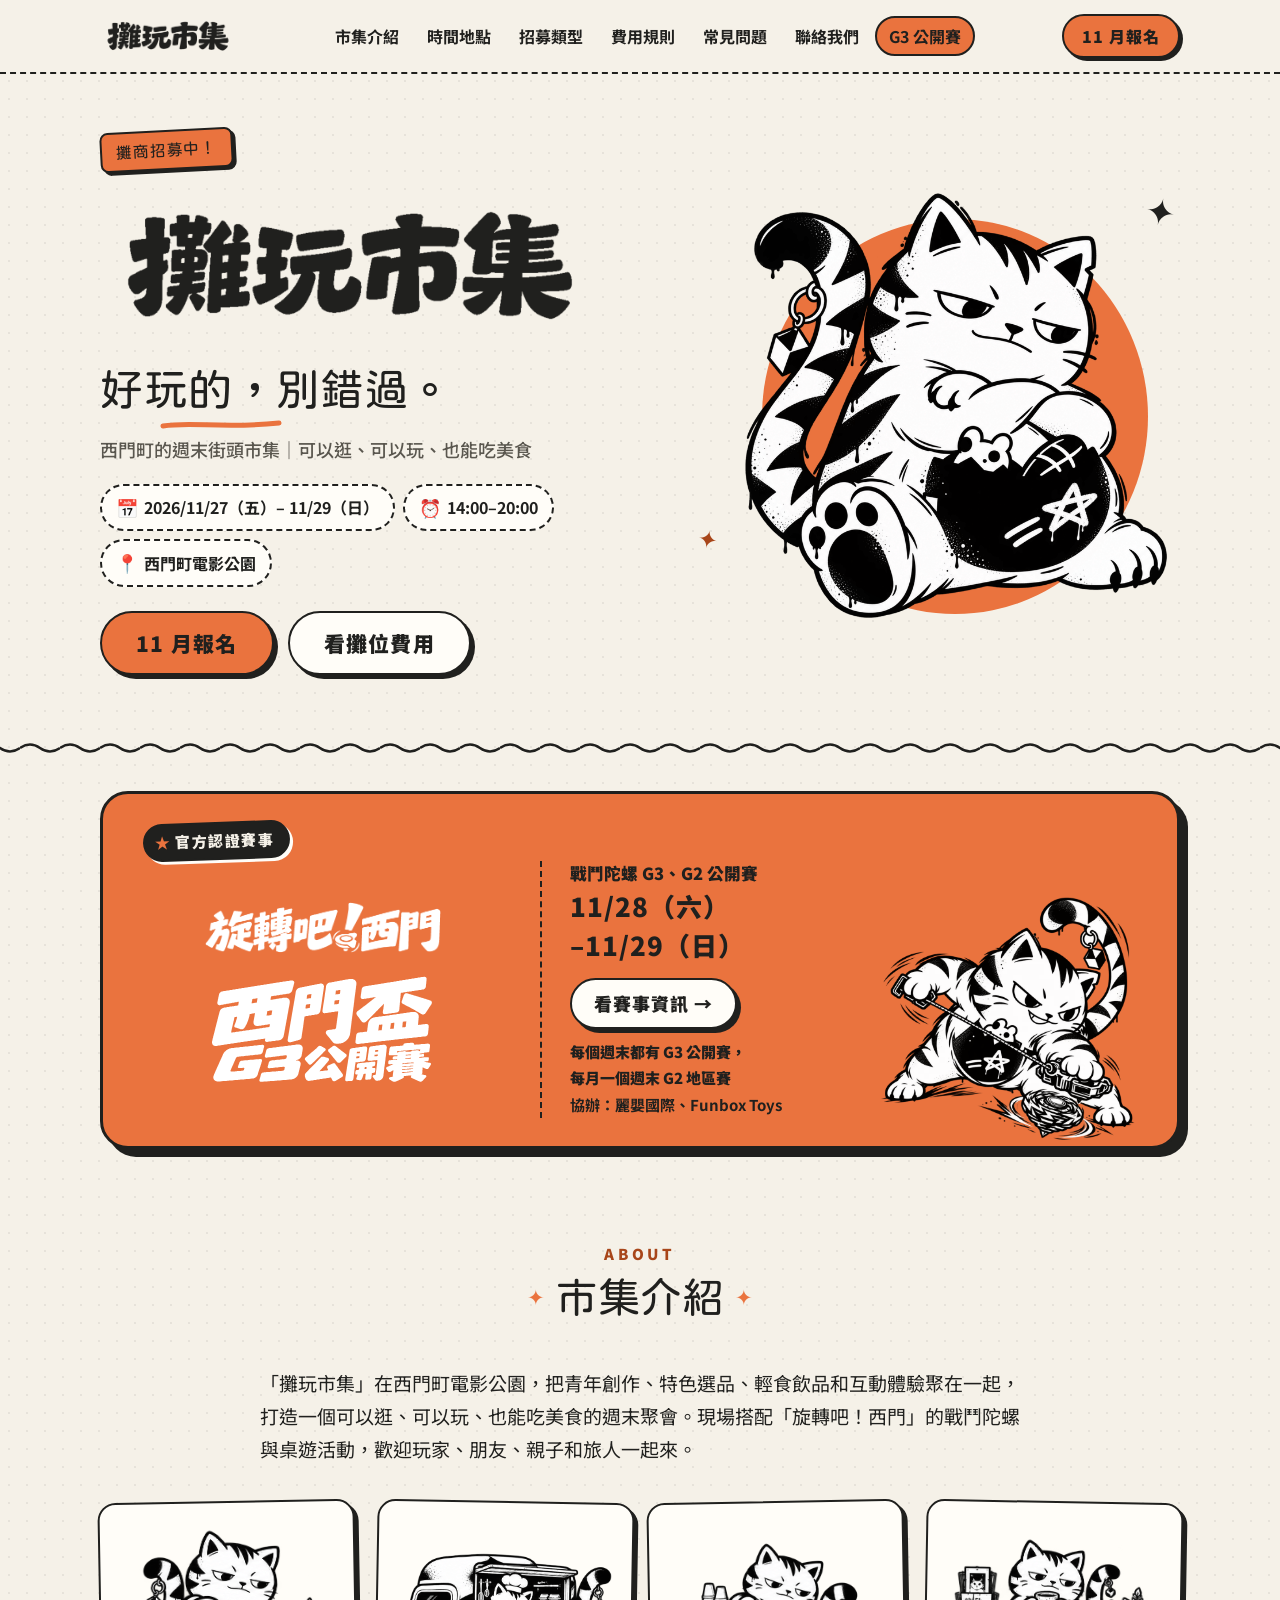
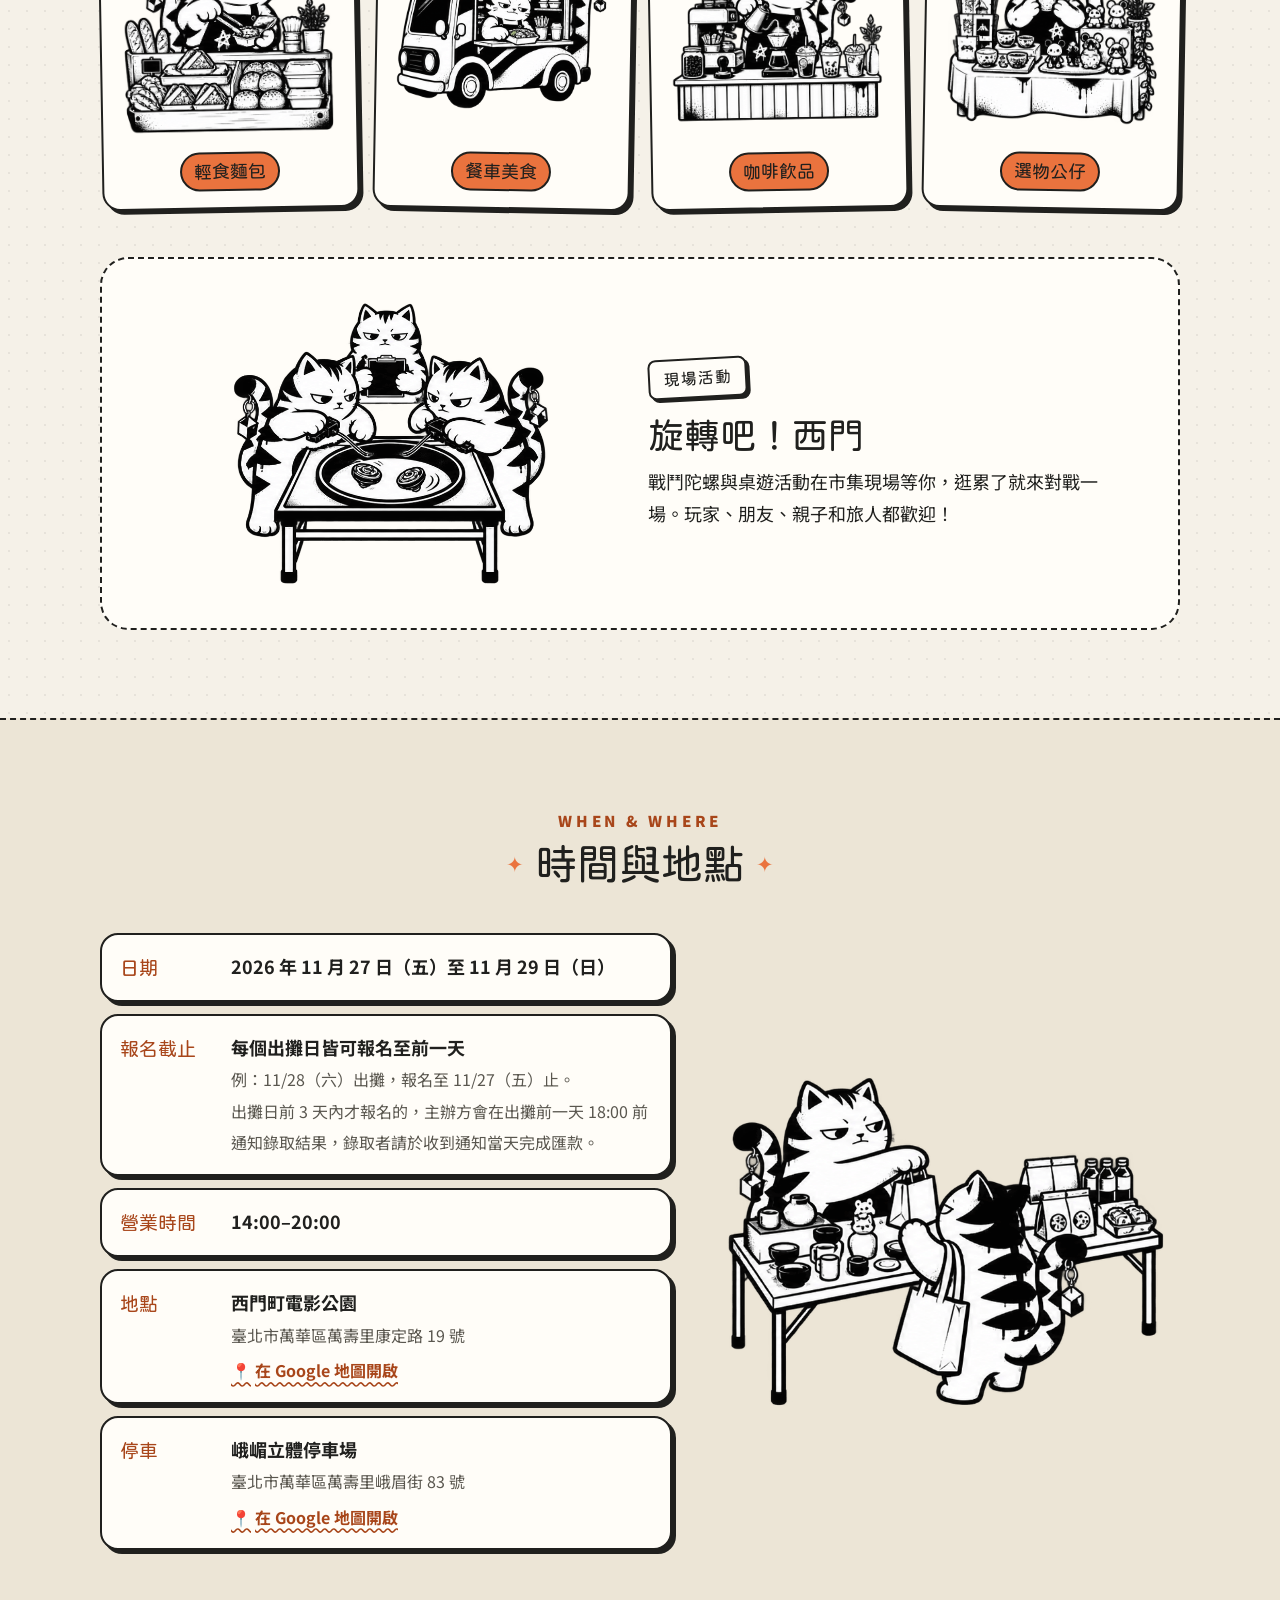
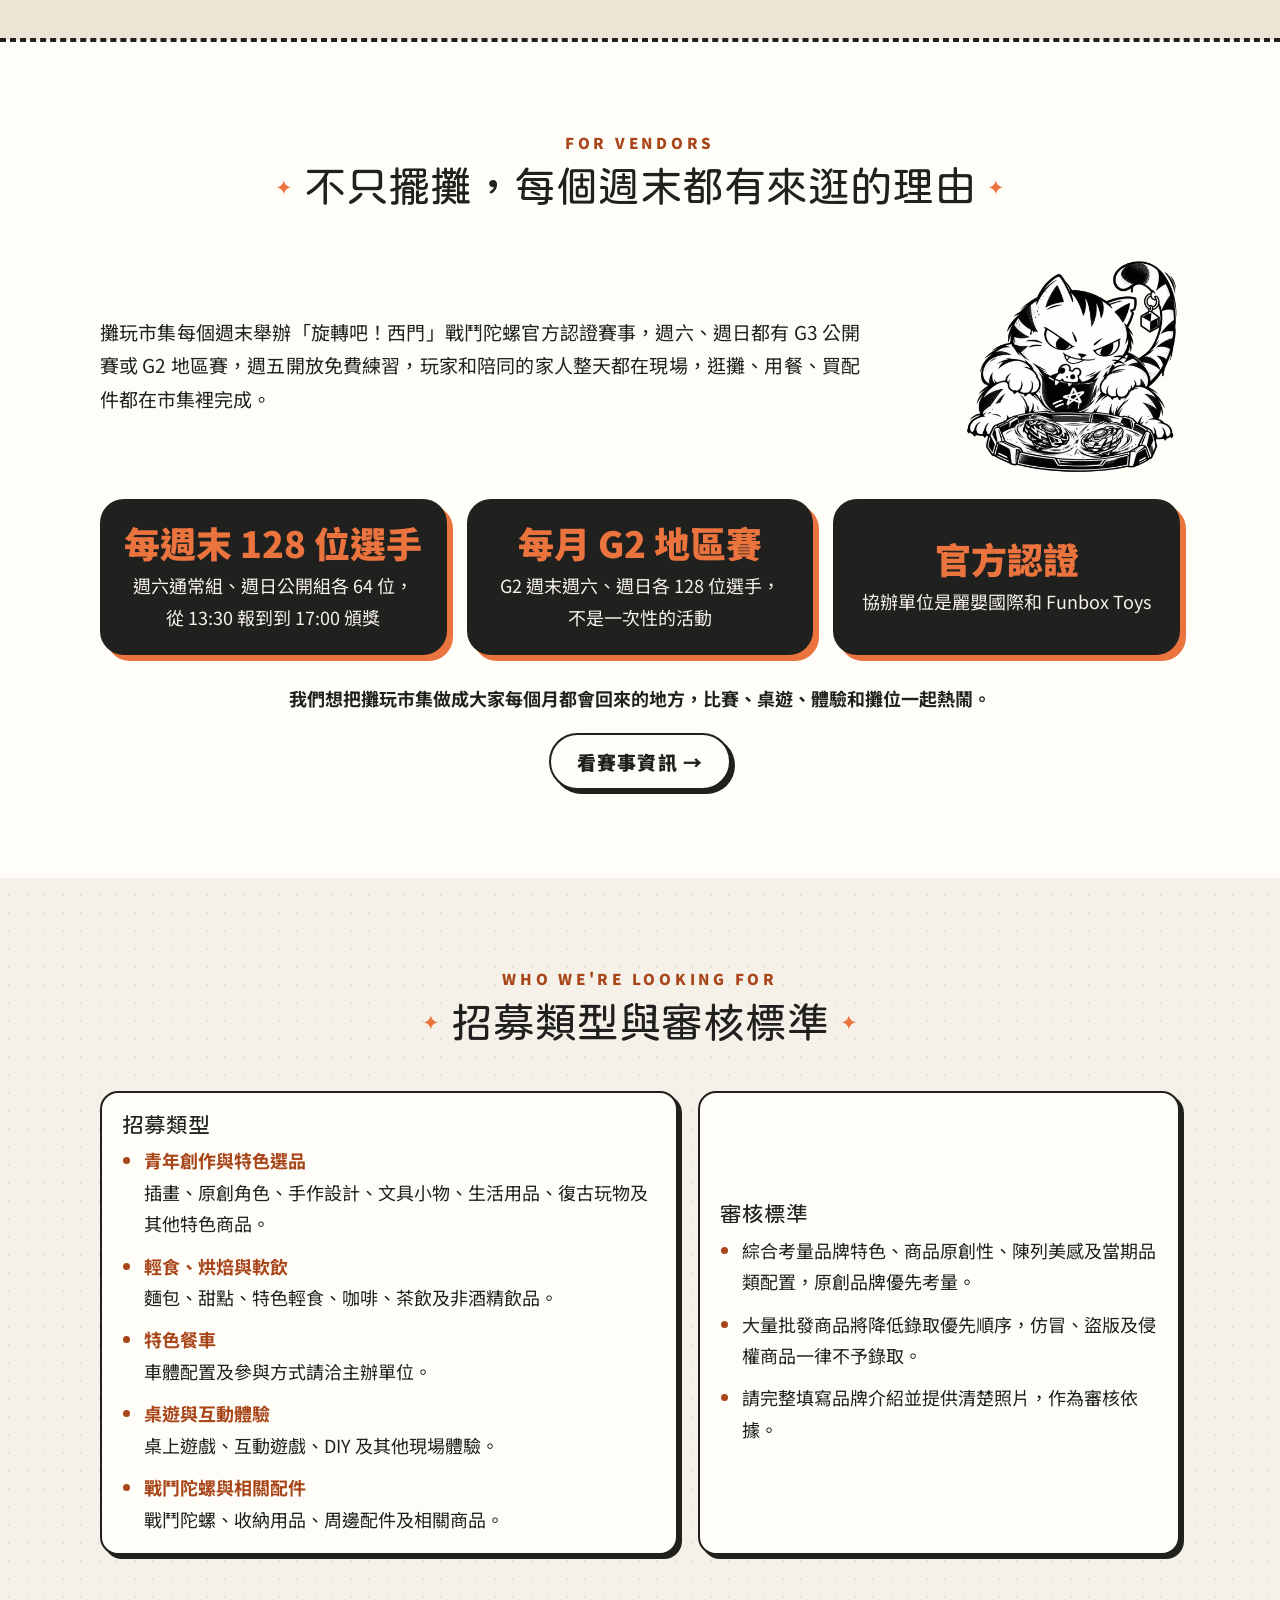
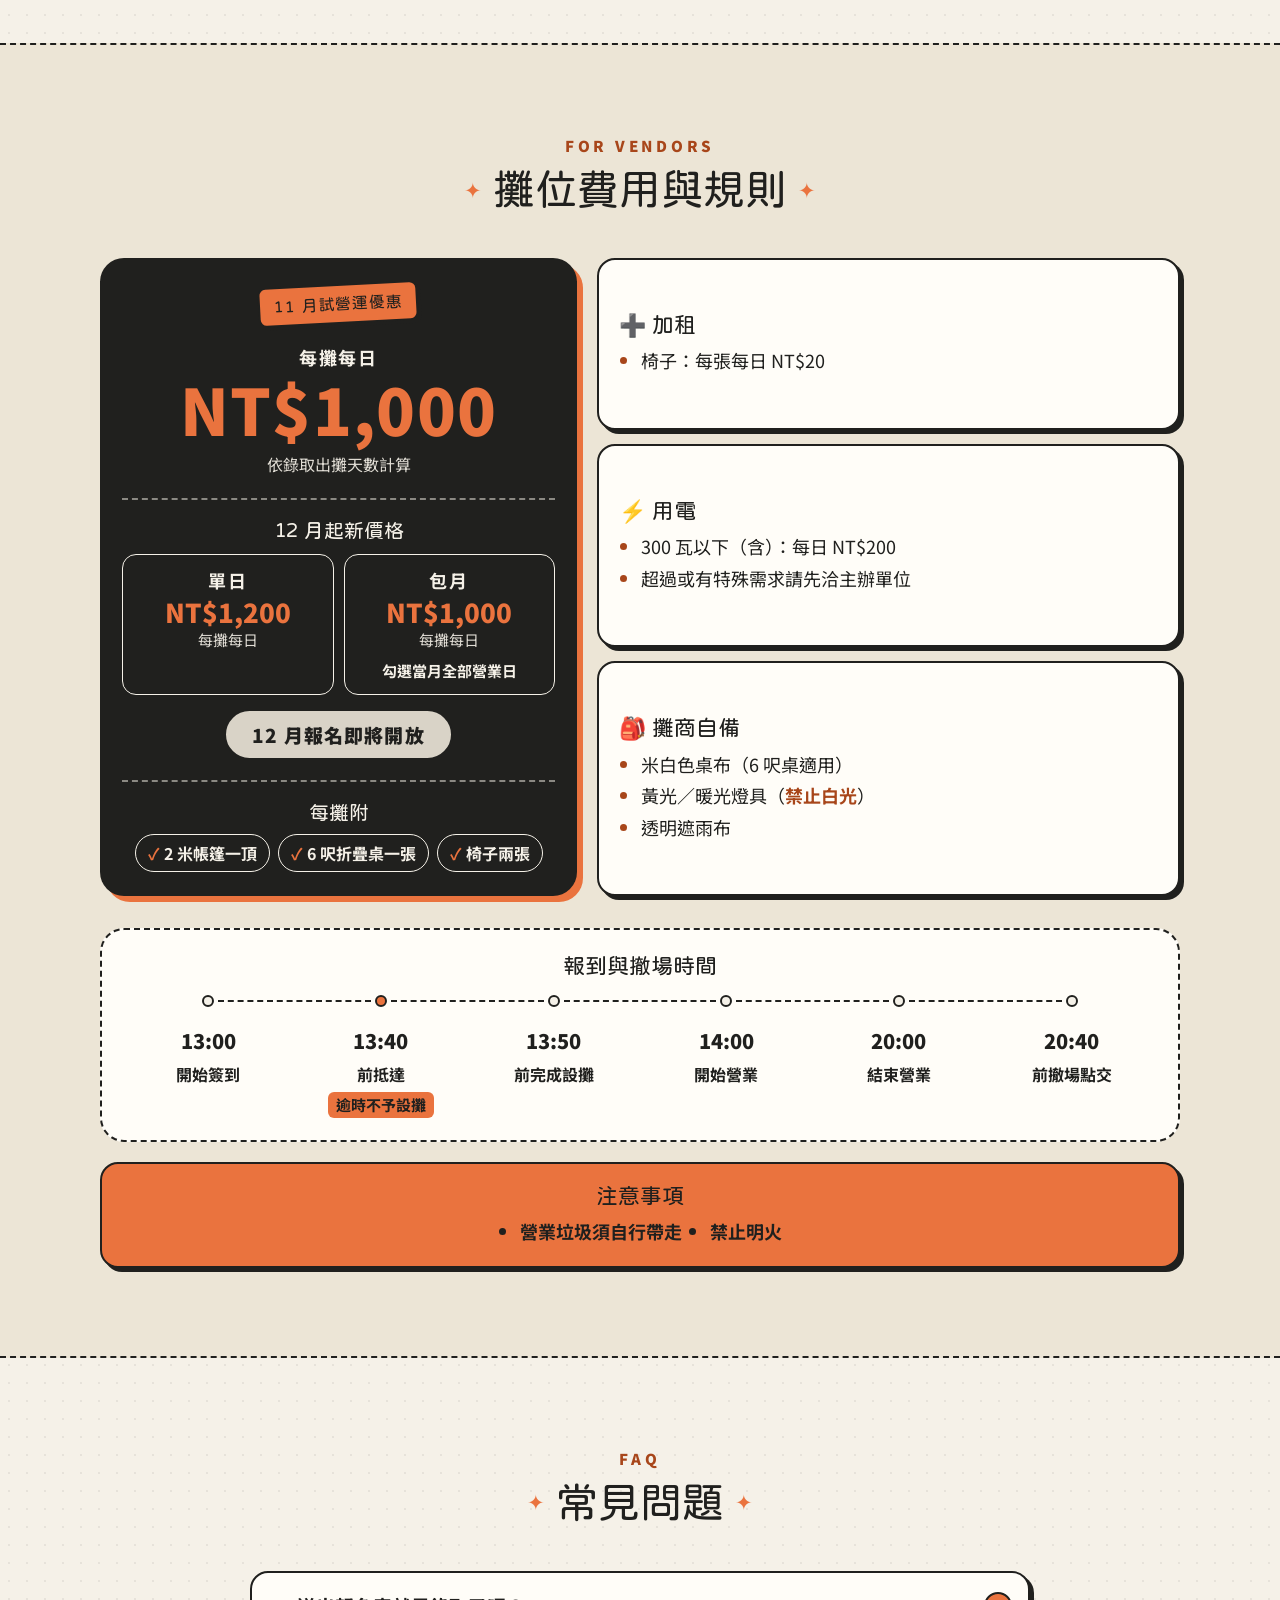
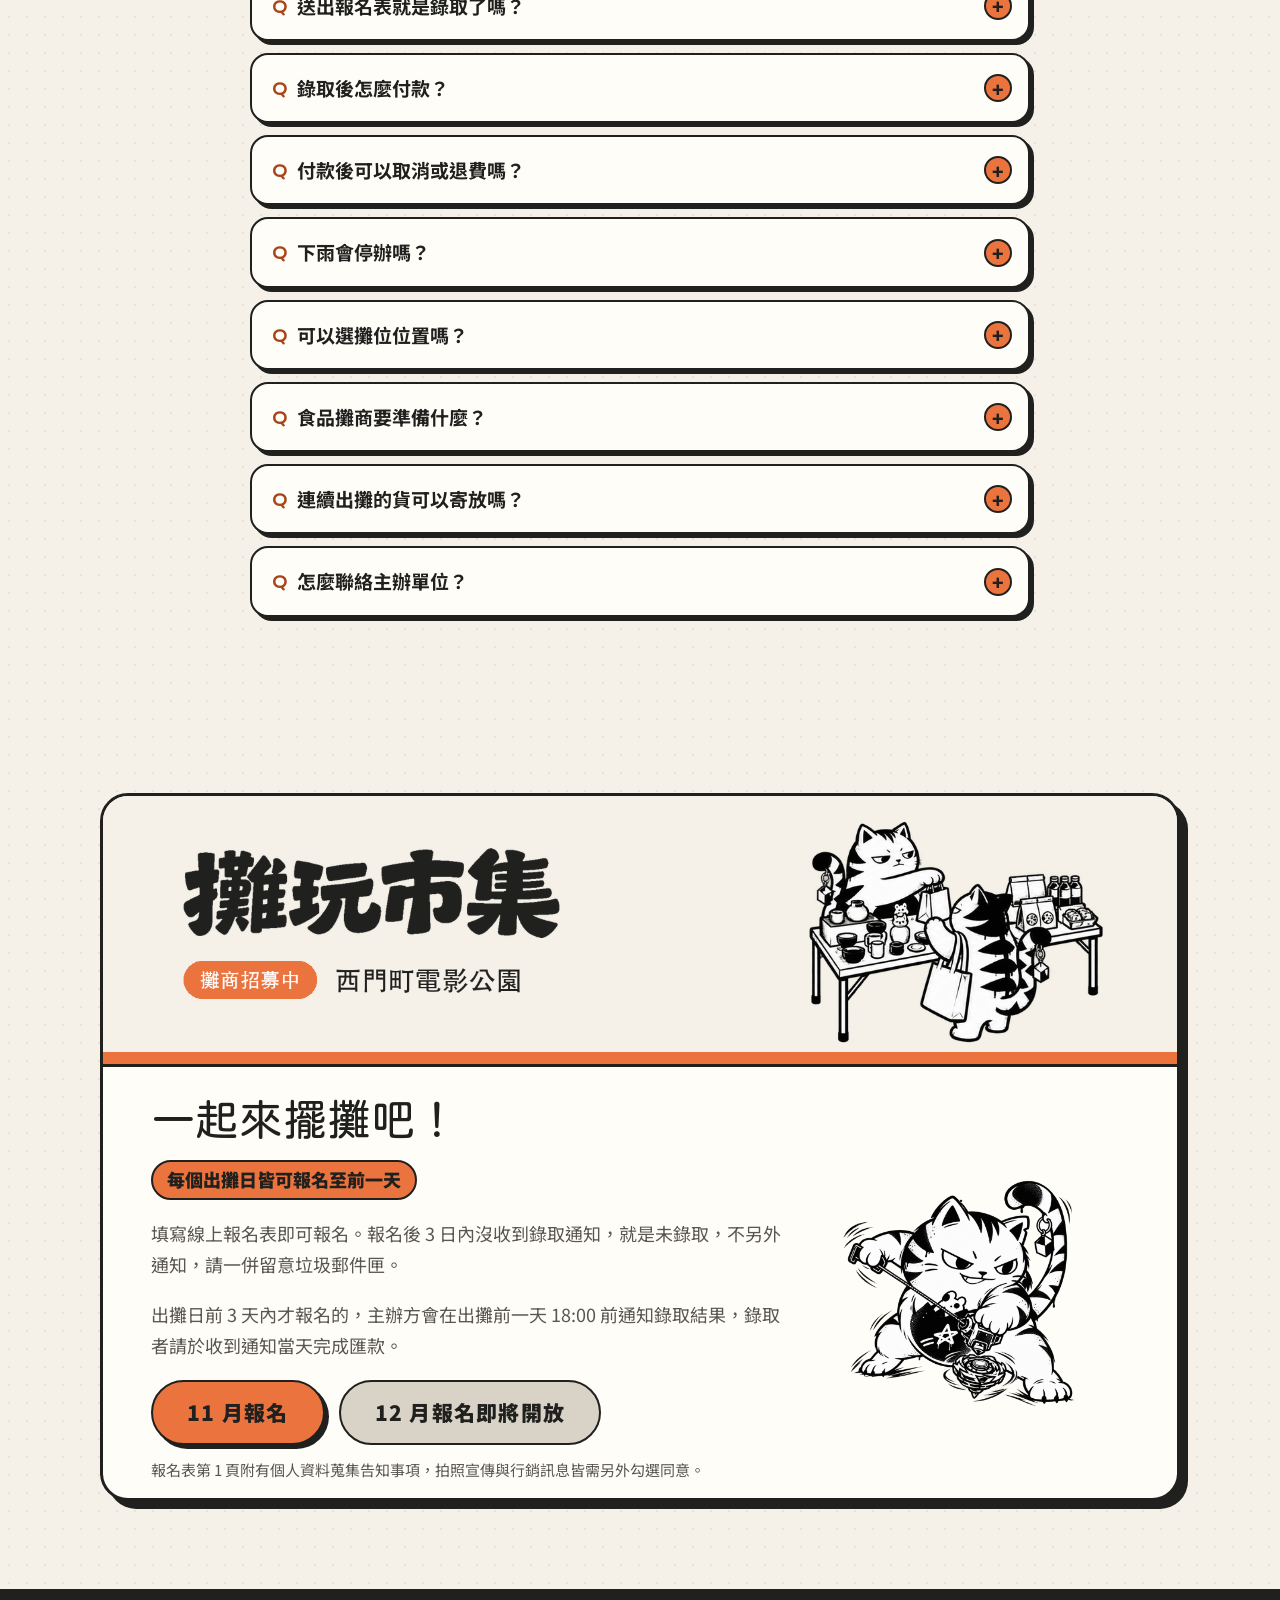
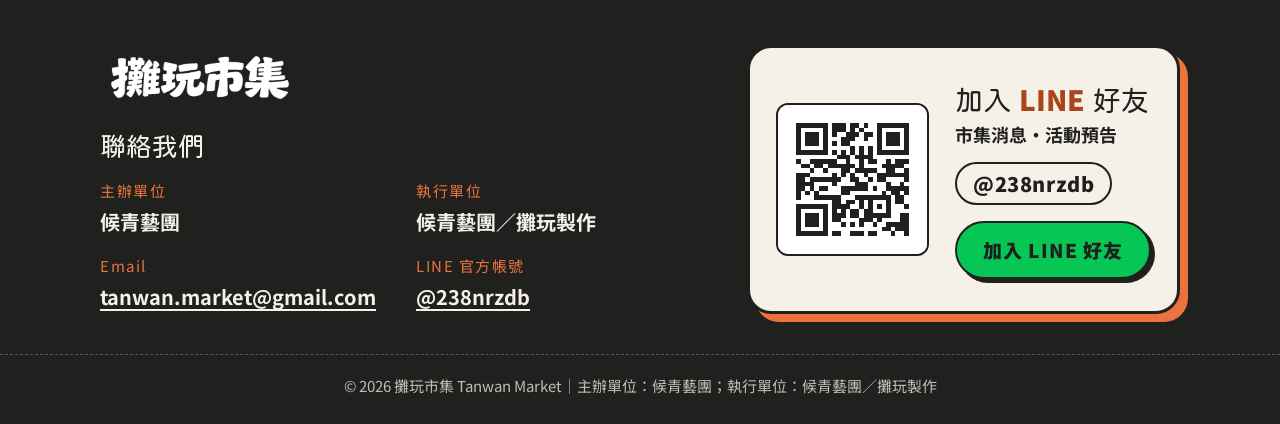
==== commit ca9d93c3: "西門盃文案更新：拿掉 BEYBLADE X、代理商改 Funbox Toys、G2 改每月一場 - /cup/ 主視覺與首頁橫幅副標改「戰鬥陀螺 G3、G2 公開賽」 - title、og:title" ====
--- a/index.html
+++ b/index.html
@@ -104,7 +104,7 @@
               </picture>
             </p>
             <div class="cup-promo-info">
-              <p class="cup-promo-meta"><span>BEYBLADE X 戰鬥陀螺 G3 公開賽</span><span class="cup-promo-date"><span class="nobr">11/28（六）</span><span class="nobr">–11/29（日）</span></span></p>
+              <p class="cup-promo-meta"><span>戰鬥陀螺 G3、G2 公開賽</span><span class="cup-promo-date"><span class="nobr">11/28（六）</span><span class="nobr">–11/29（日）</span></span></p>
               <span class="cup-promo-cta">看賽事資訊 →</span>
               <p class="cup-promo-monthly"><span class="nobr">每個週末都有 G3 公開賽，</span><span class="nobr">每月一個週末 G2 地區賽</span></p>
               <p class="cup-promo-co">協辦：麗嬰國際、Funbox Toys</p>
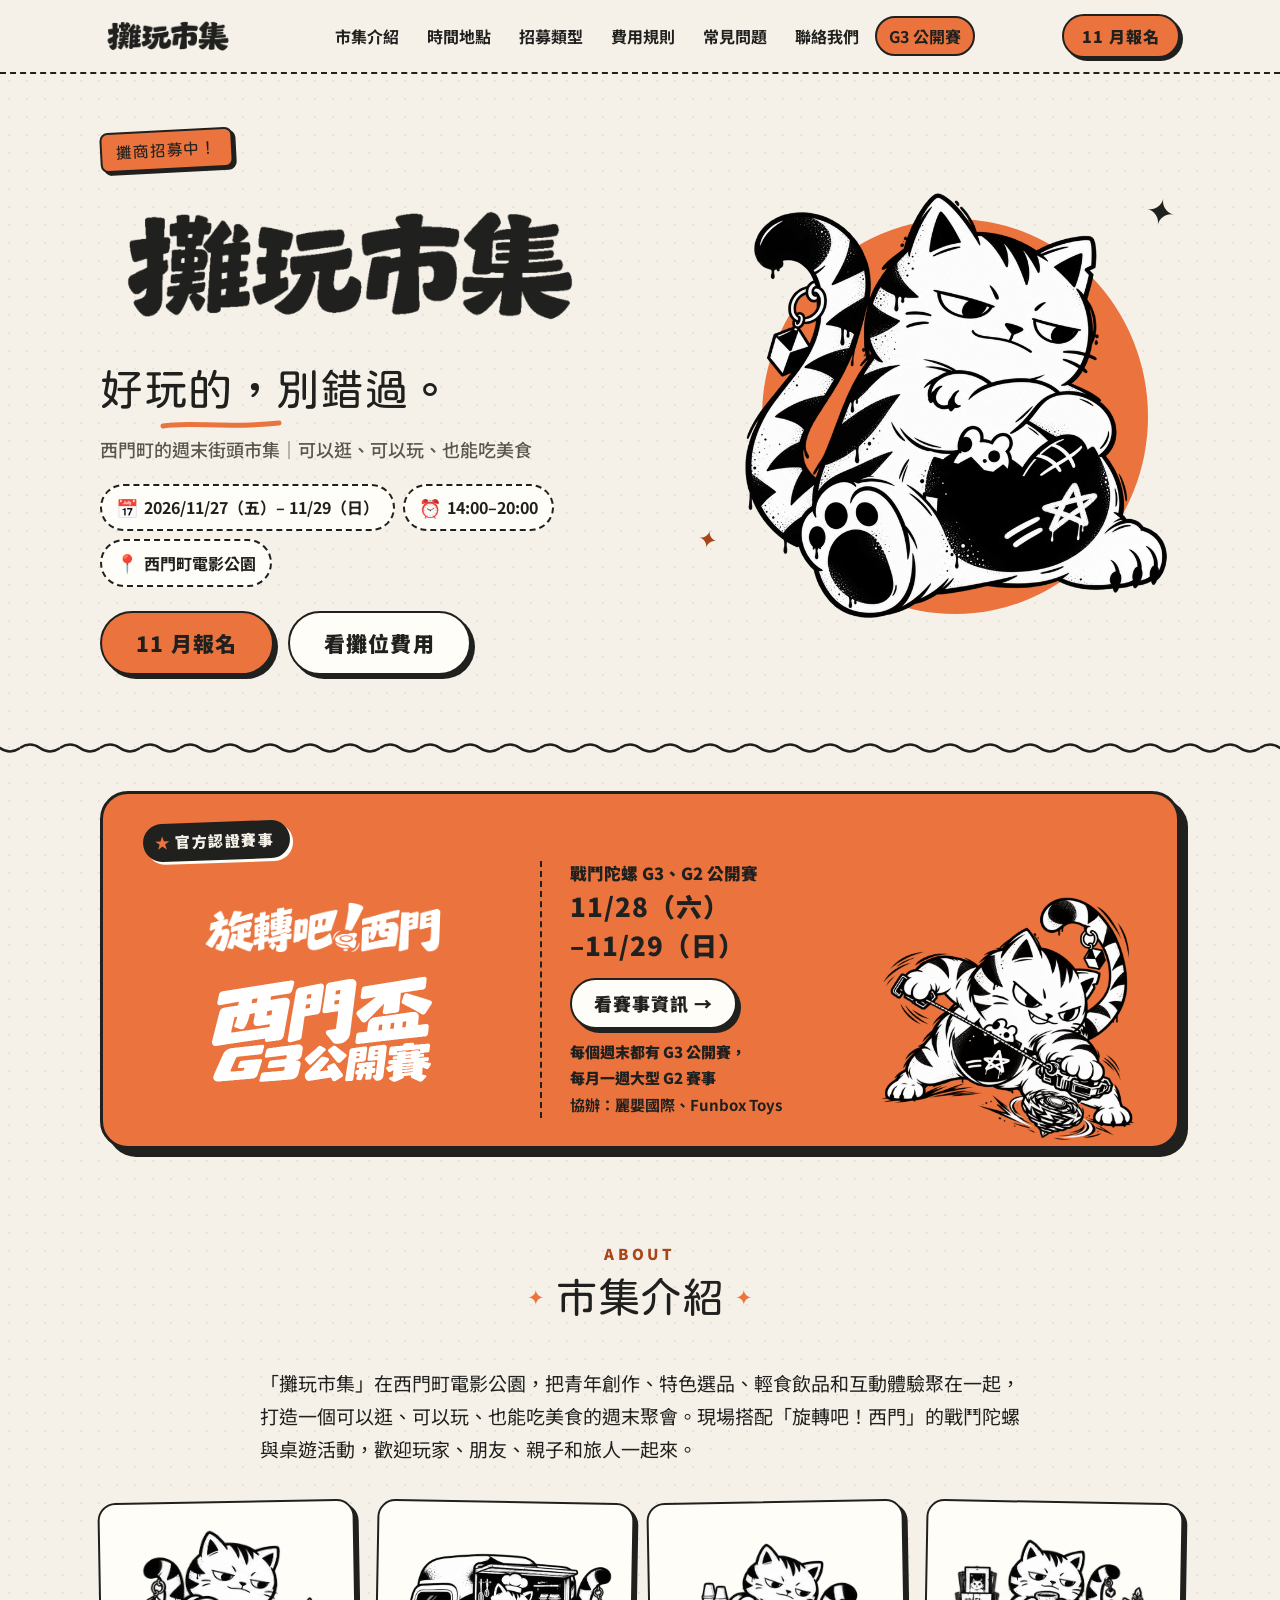
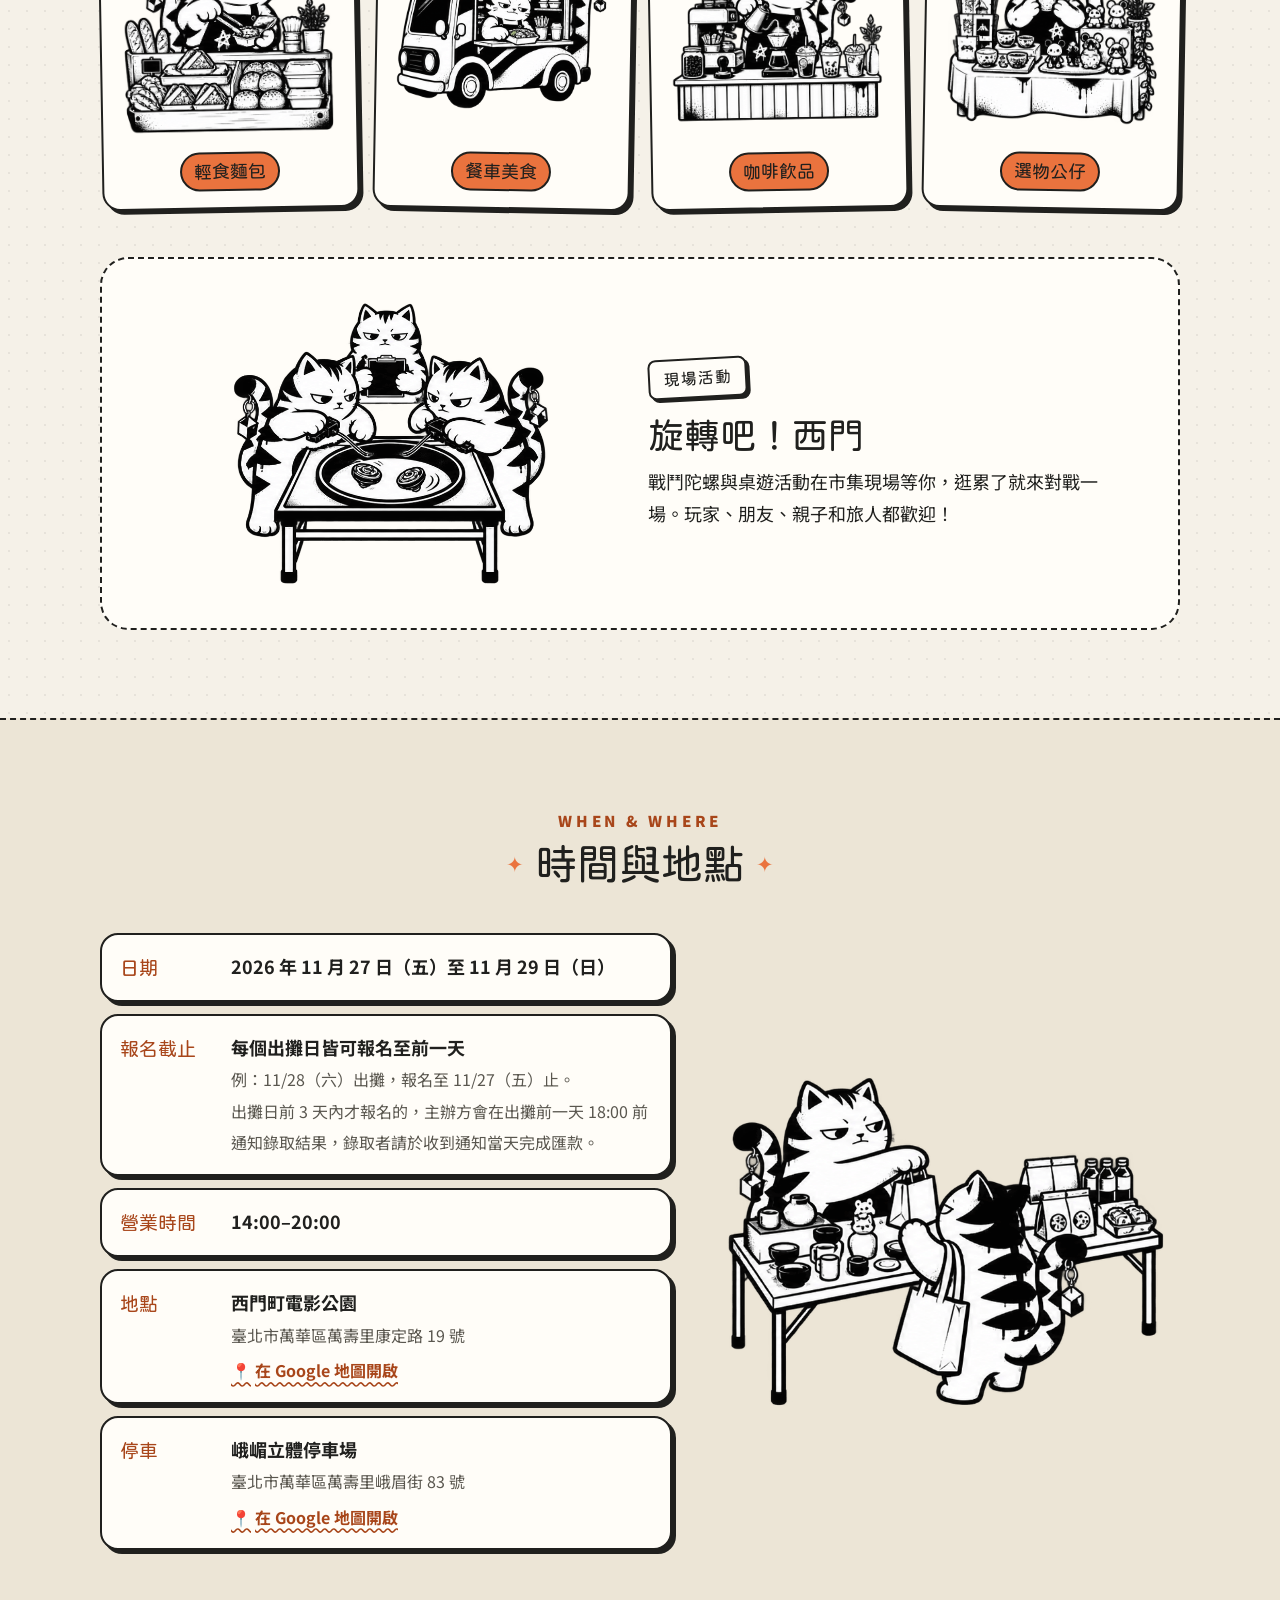
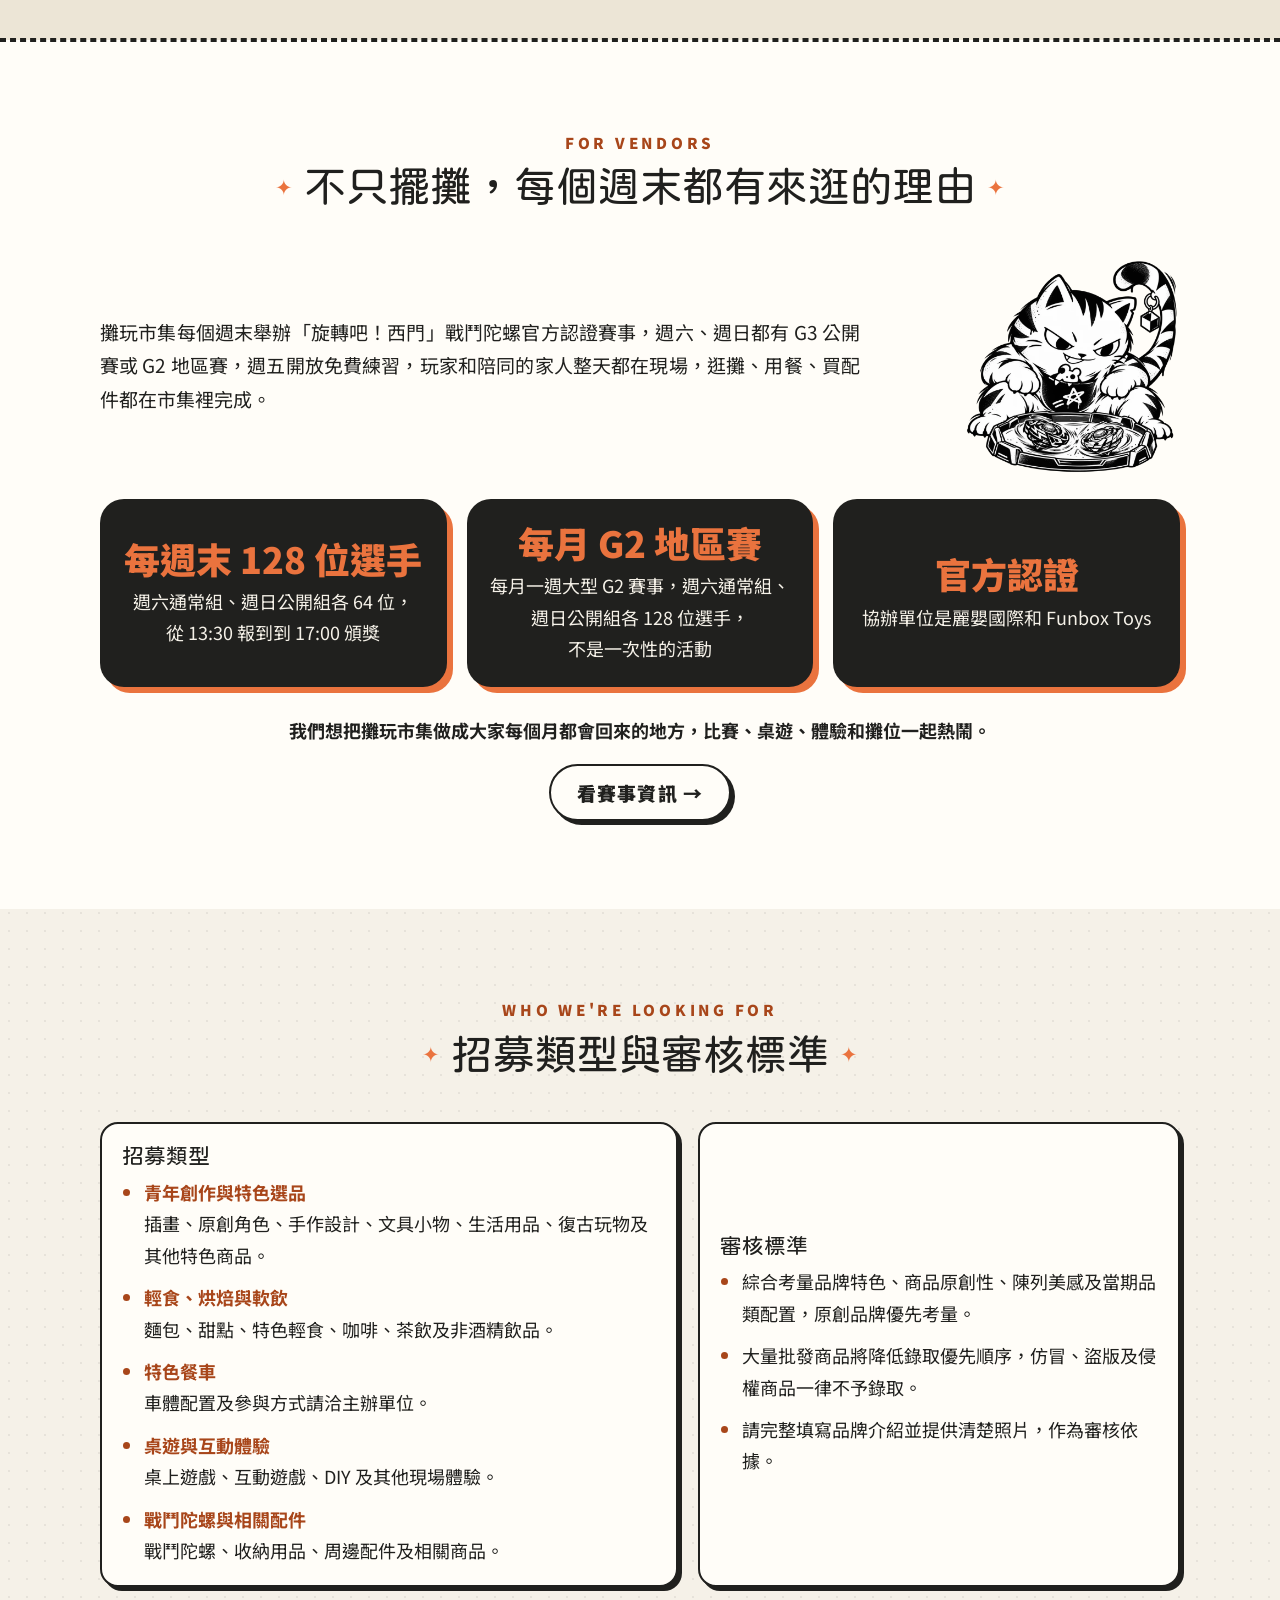
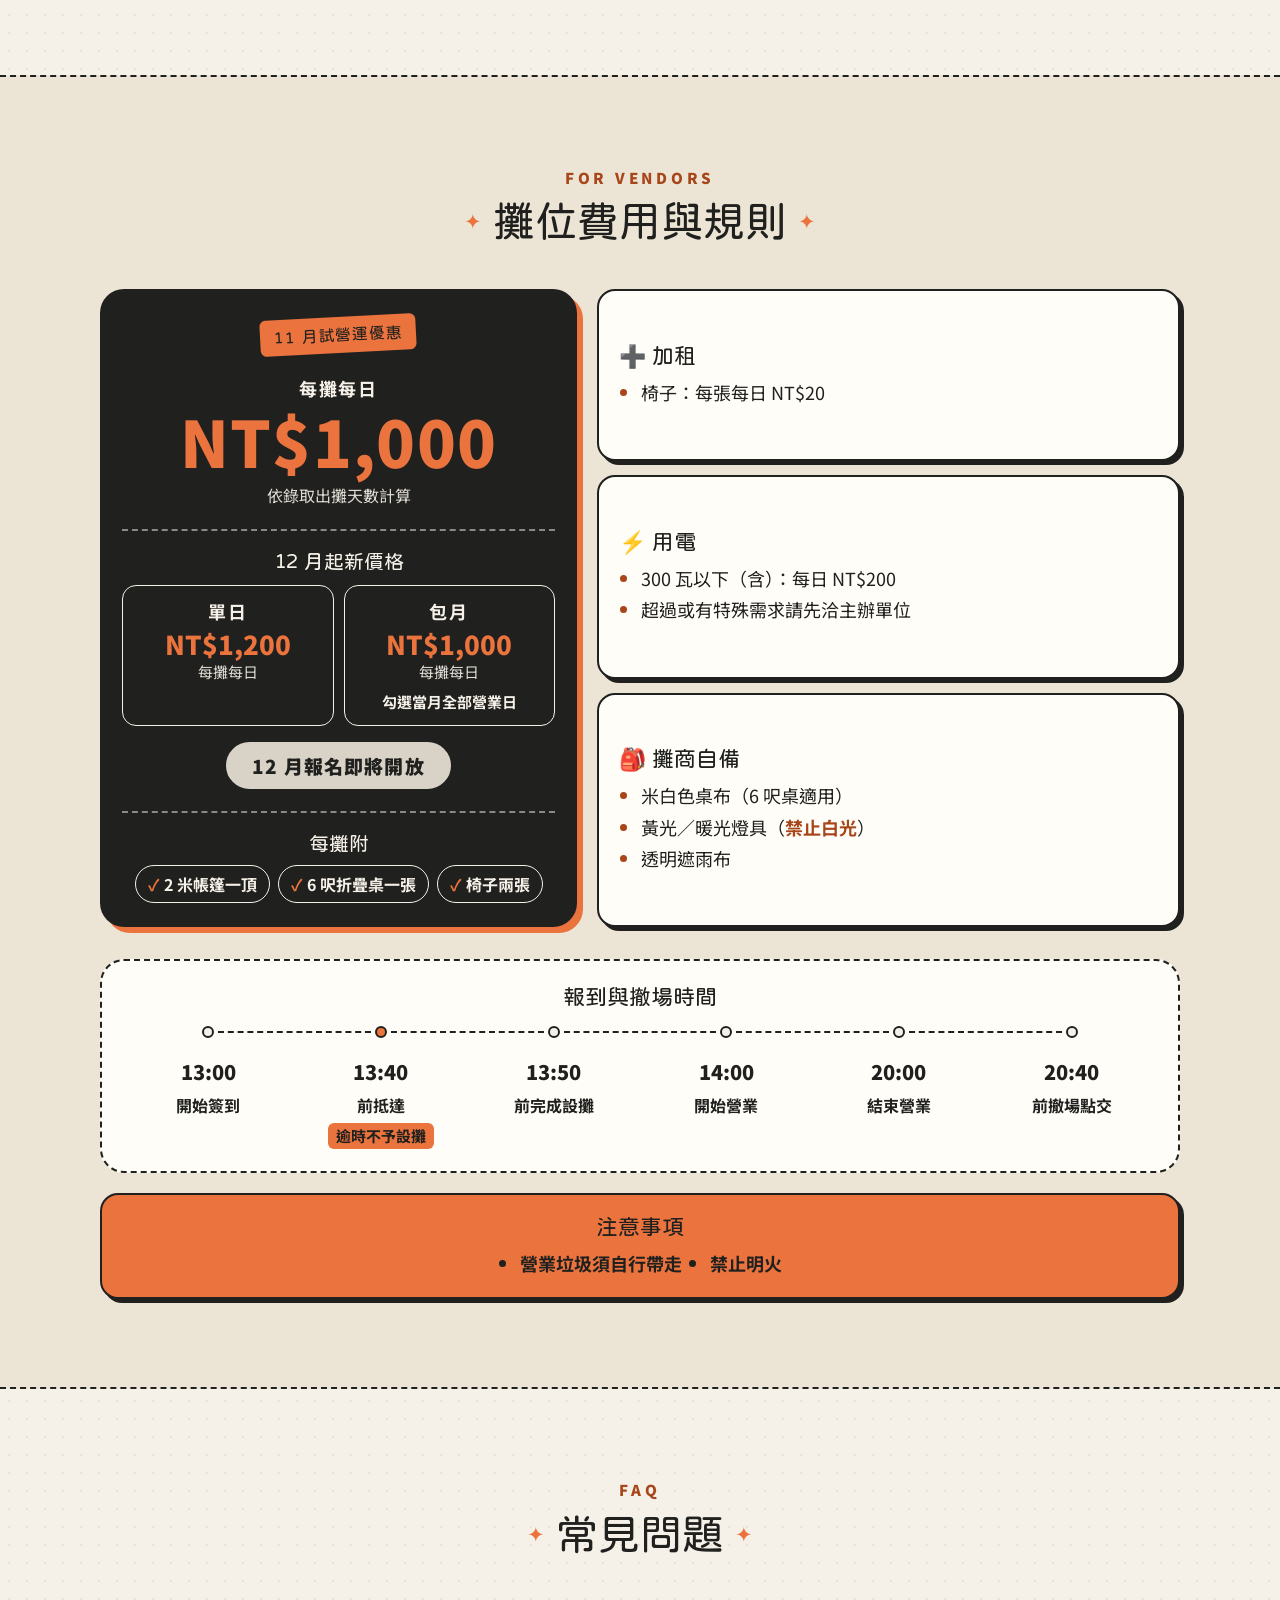
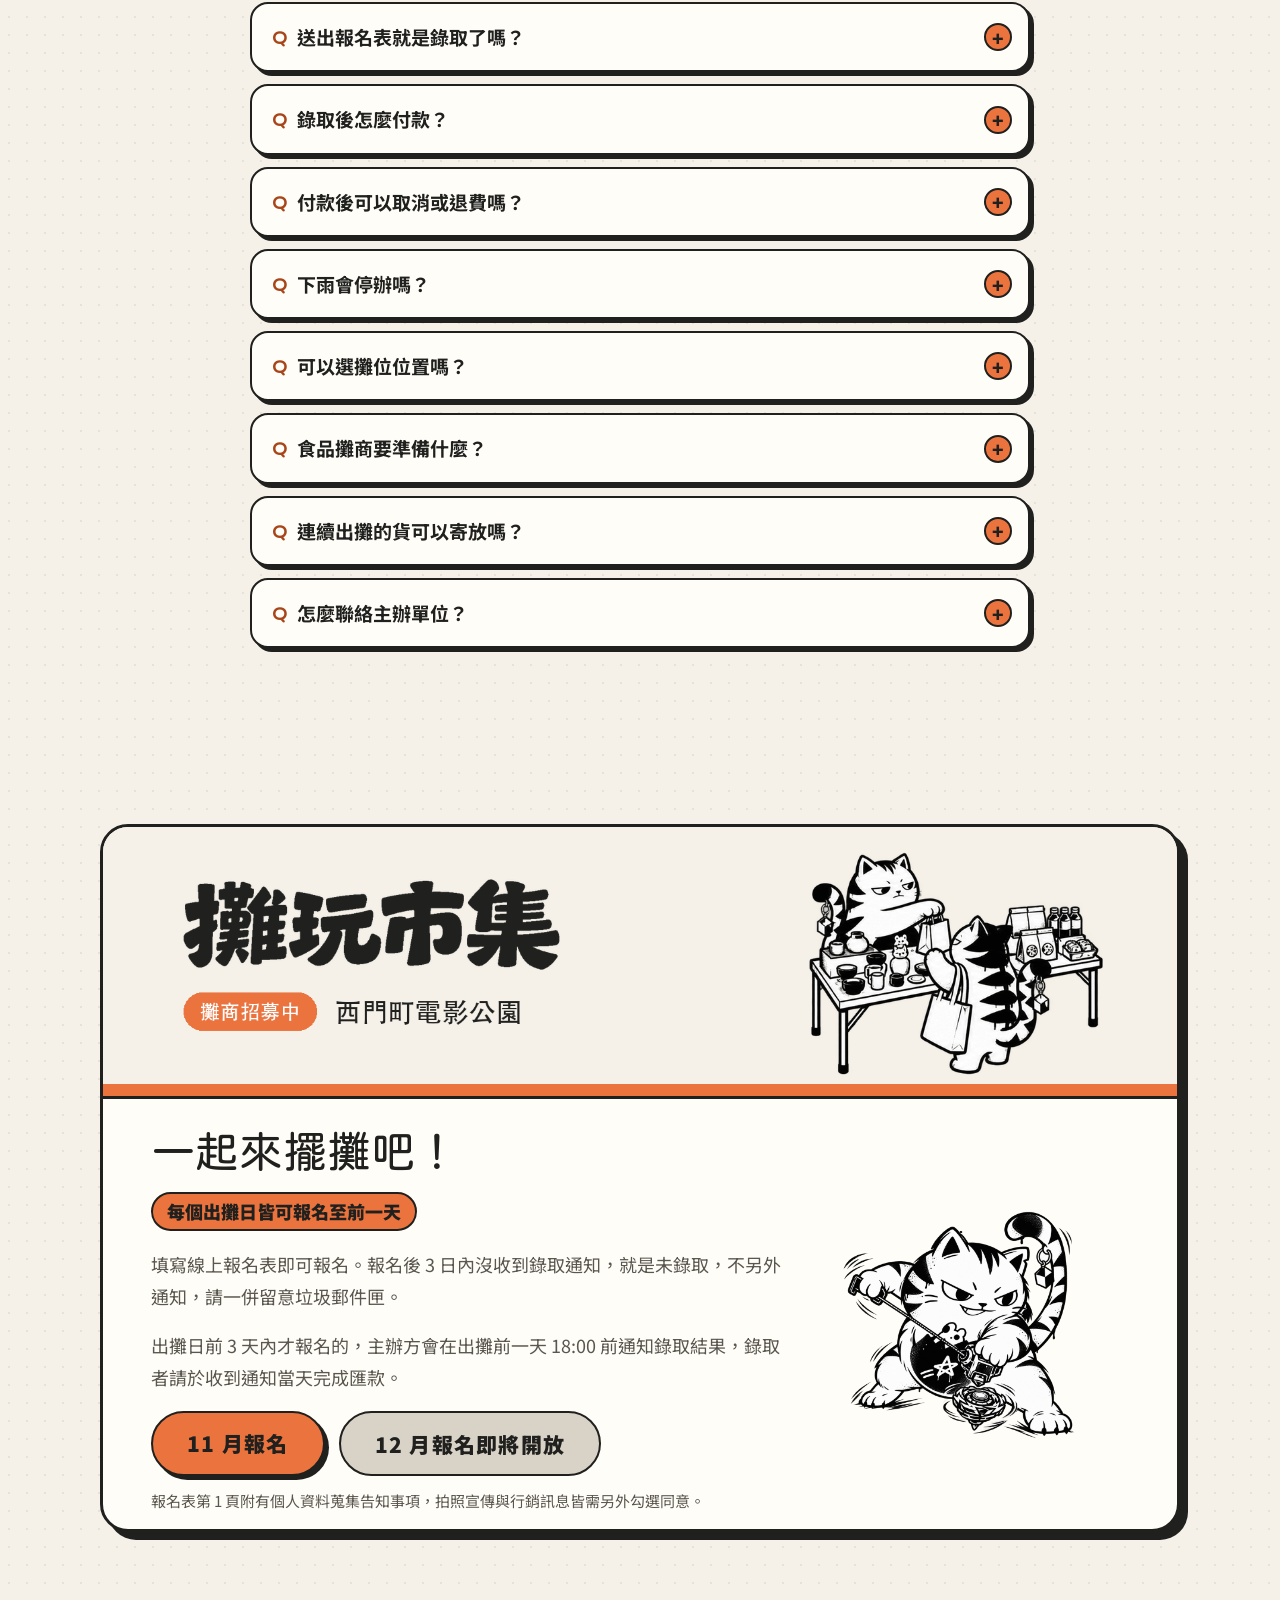
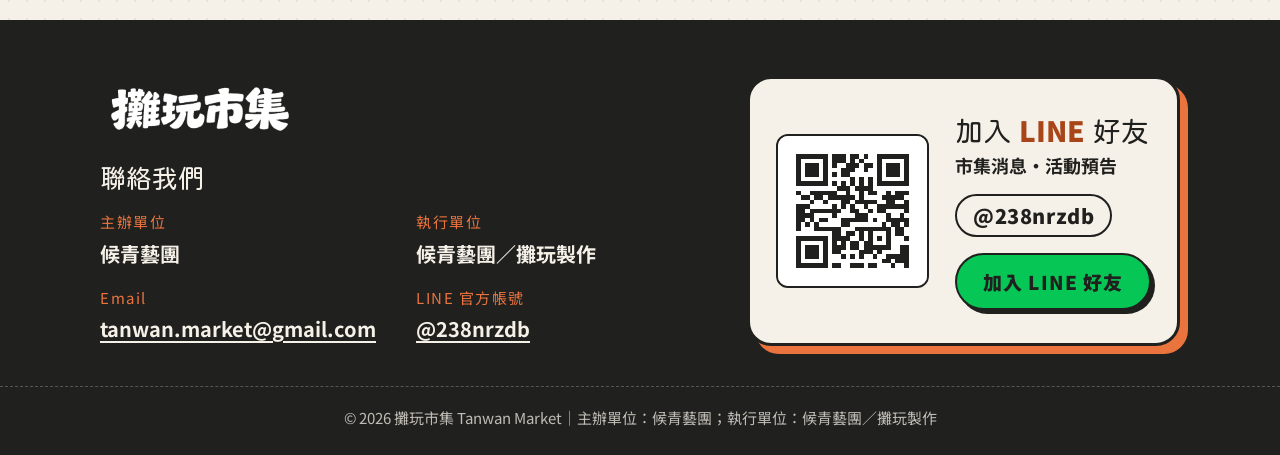
==== commit 4936c793: "統一 G2 說法：每月一週大型 G2 賽事（週六通常組、週日公開組） - /cup/ G2 卡片：每月一週／大型 G2 賽事（週六通常組、週日公開組）／各 128 人，NT$300，保留「請隨時留意比" ====
--- a/index.html
+++ b/index.html
@@ -106,7 +106,7 @@
             <div class="cup-promo-info">
               <p class="cup-promo-meta"><span>戰鬥陀螺 G3、G2 公開賽</span><span class="cup-promo-date"><span class="nobr">11/28（六）</span><span class="nobr">–11/29（日）</span></span></p>
               <span class="cup-promo-cta">看賽事資訊 →</span>
-              <p class="cup-promo-monthly"><span class="nobr">每個週末都有 G3 公開賽，</span><span class="nobr">每月一個週末 G2 地區賽</span></p>
+              <p class="cup-promo-monthly"><span class="nobr">每個週末都有 G3 公開賽，</span><span class="nobr">每月一週大型 G2 賽事</span></p>
               <p class="cup-promo-co">協辦：麗嬰國際、Funbox Toys</p>
             </div>
           </div>
@@ -225,7 +225,7 @@
           </li>
           <li class="vendors-why-card">
             <strong>每月 G2 地區賽</strong>
-            <span>G2 週末週六、週日各 128 位選手，<span class="nobr">不是一次性的活動</span></span>
+            <span>每月一週大型 G2 賽事，週六通常組、週日公開組各 128 位選手，<span class="nobr">不是一次性的活動</span></span>
           </li>
           <li class="vendors-why-card">
             <strong>官方認證</strong>
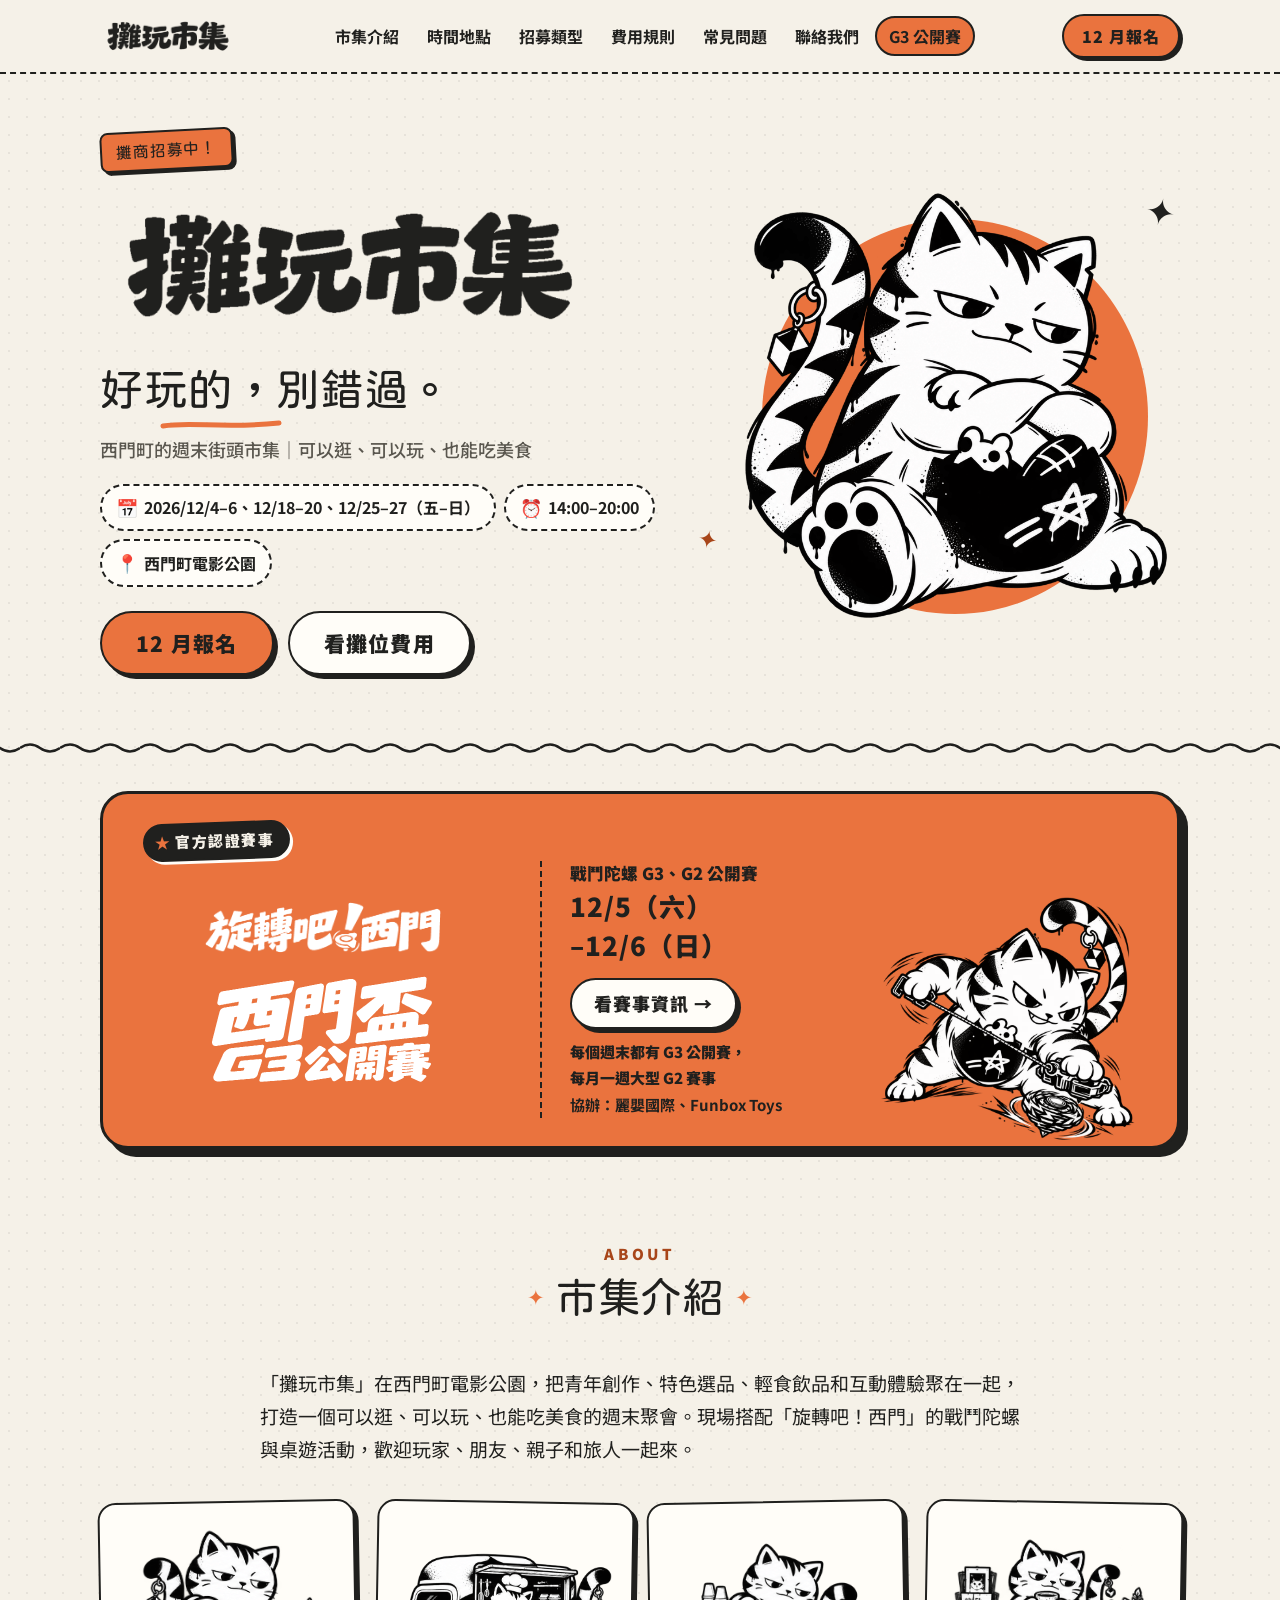
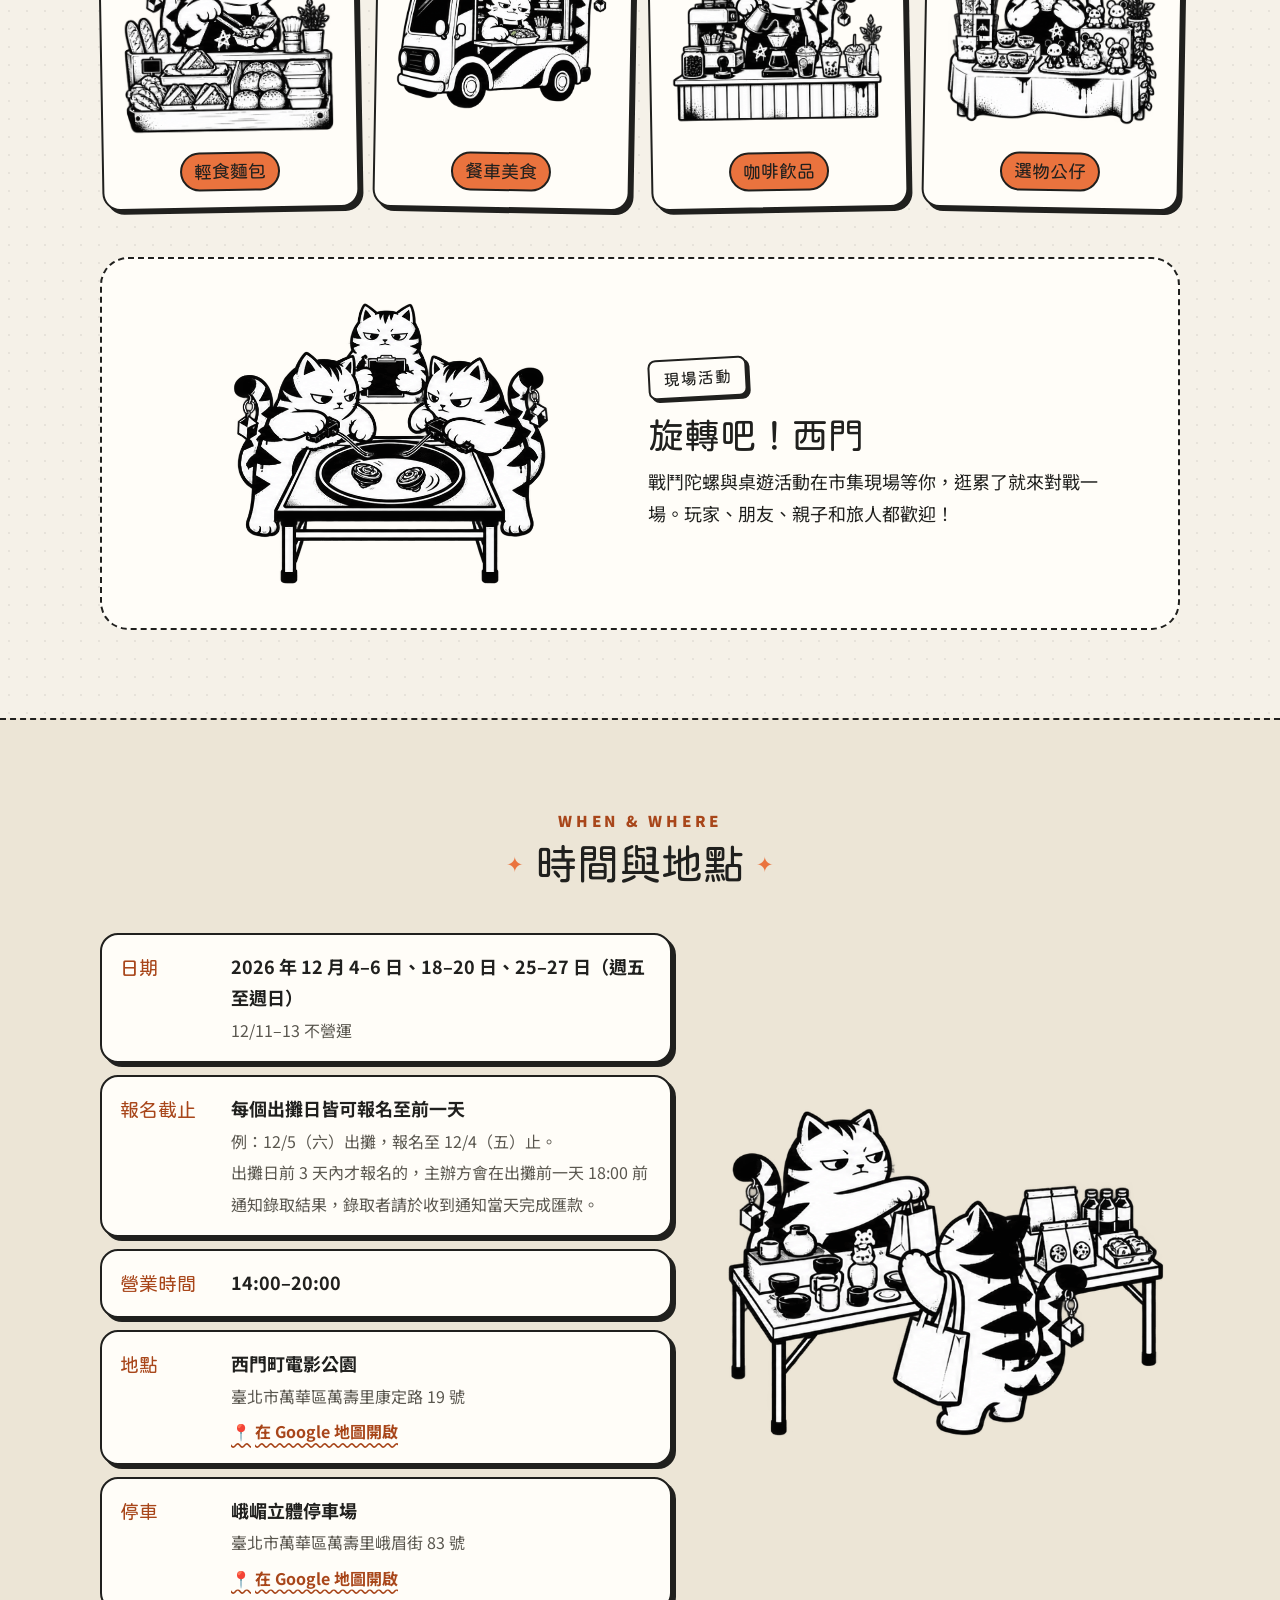
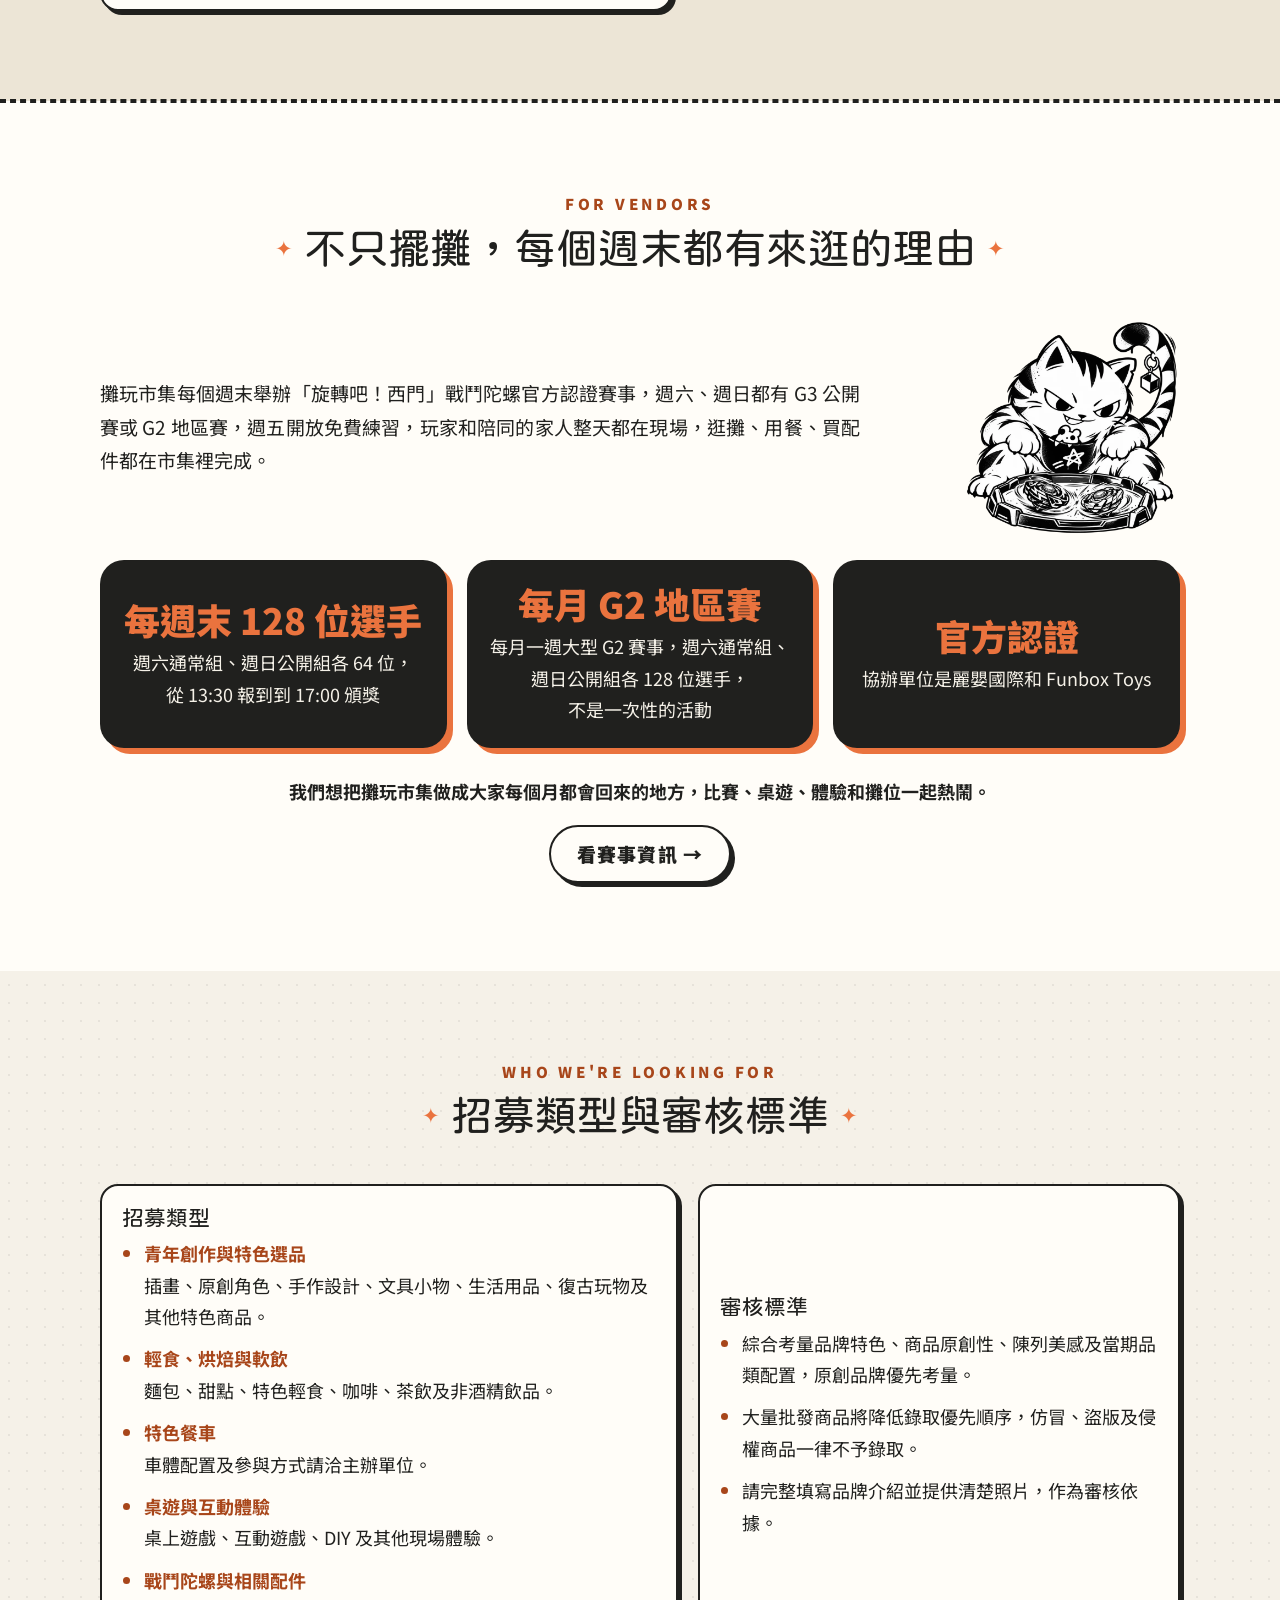
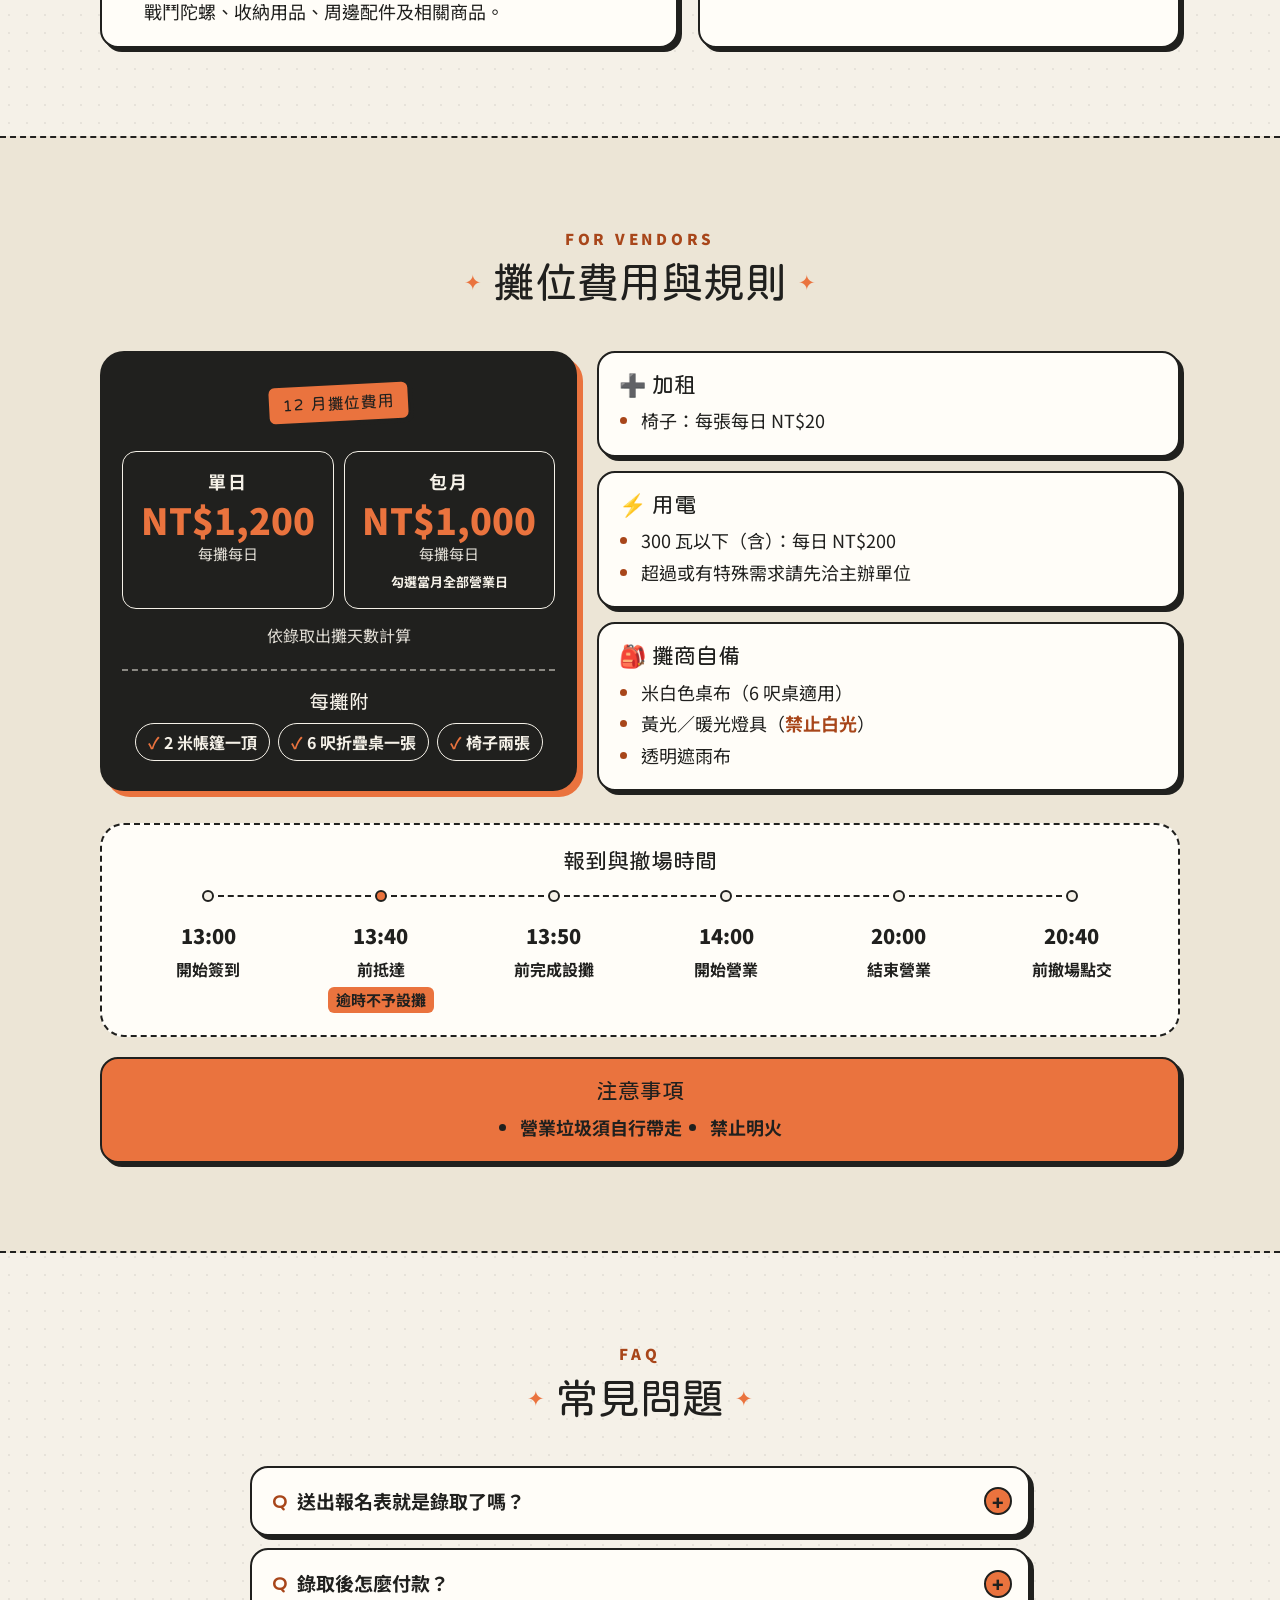
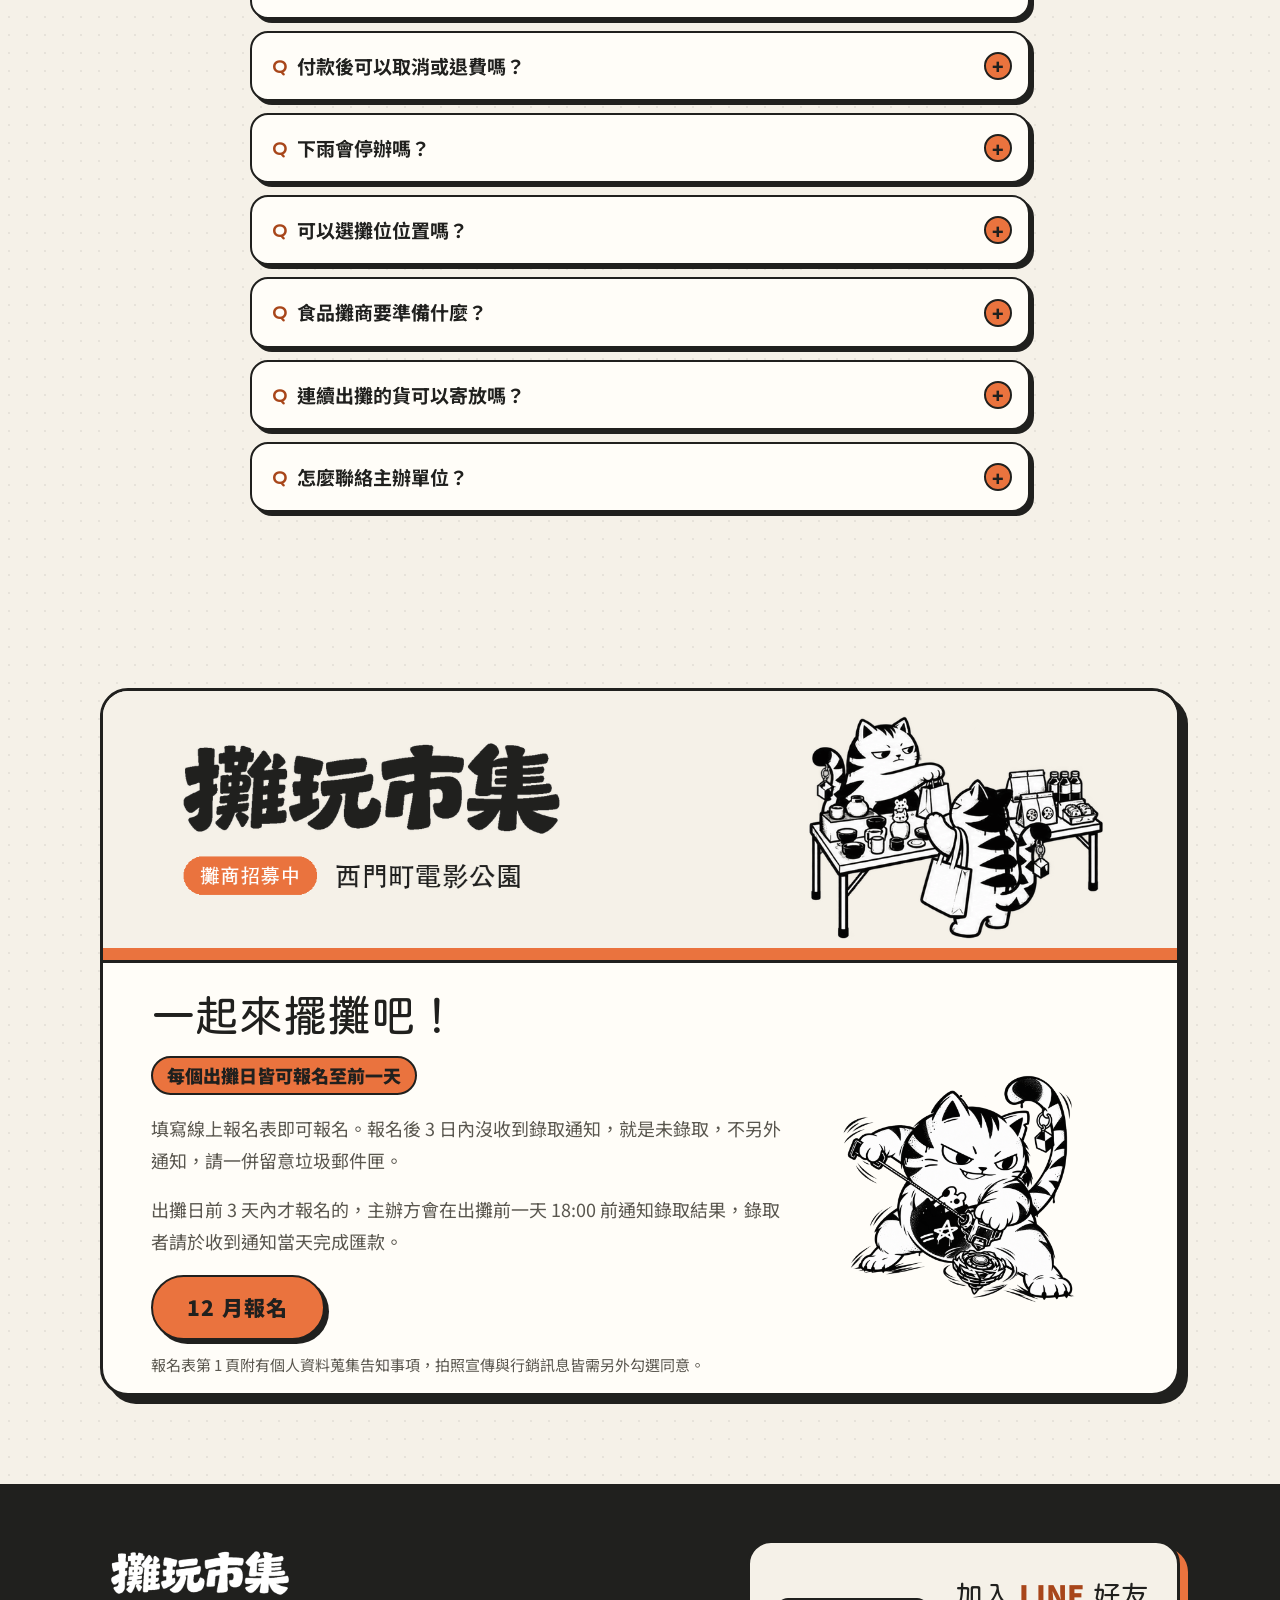
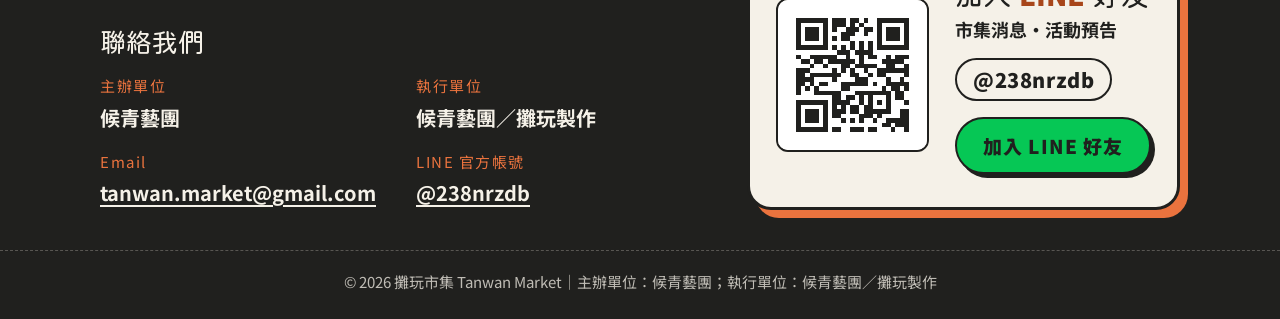
==== commit f316972c: "11/27–29 取消，改從 12 月開始 首頁： - 營業日改 12/4–6、12/18–20、12/25–27（週五至週日），註明 12/11–13 不營運 - 「11 月報名」按鈕（頁首、主視覺" ====
--- a/index.html
+++ b/index.html
@@ -5,8 +5,8 @@
   <meta name="viewport" content="width=device-width, initial-scale=1">
 
   <!-- ✏️ 改日期時：title、description、og:description、twitter:description 一起改 -->
-  <title>攤玩市集｜西門町電影公園 11/27–11/29 週末街頭市集・攤商招募中</title>
-  <meta name="description" content="攤玩市集在西門町電影公園，集合青年創作、特色選品、輕食飲品與戰鬥陀螺互動體驗。2026/11/27（五）–11/29（日）14:00–20:00，攤商招募中，立即線上報名！">
+  <title>攤玩市集｜西門町電影公園 12 月週末街頭市集・攤商招募中</title>
+  <meta name="description" content="攤玩市集在西門町電影公園，集合青年創作、特色選品、輕食飲品與戰鬥陀螺互動體驗。2026/12/4–6、12/18–20、12/25–27（週五至週日）14:00–20:00，攤商招募中，立即線上報名！">
   <meta name="theme-color" content="#F5F1E8">
   <link rel="canonical" href="https://tanwanmarket.com/">
 
@@ -15,7 +15,7 @@
   <meta property="og:locale" content="zh_TW">
   <meta property="og:site_name" content="攤玩市集">
   <meta property="og:title" content="攤玩市集｜西門町週末街頭市集・攤商招募中">
-  <meta property="og:description" content="2026/11/27–11/29 西門町電影公園｜青年創作、特色選品、輕食飲品，還有「旋轉吧！西門」戰鬥陀螺。攤商招募中，立即報名！">
+  <meta property="og:description" content="2026/12/4–6、12/18–20、12/25–27 西門町電影公園｜青年創作、特色選品、輕食飲品，還有「旋轉吧！西門」戰鬥陀螺。攤商招募中，立即報名！">
   <meta property="og:url" content="https://tanwanmarket.com/">
   <meta property="og:image" content="https://tanwanmarket.com/assets/og-image.png">
   <meta property="og:image:width" content="1200">
@@ -23,7 +23,7 @@
   <meta property="og:image:alt" content="攤玩市集字標與攤玩貓">
   <meta name="twitter:card" content="summary_large_image">
   <meta name="twitter:title" content="攤玩市集｜西門町週末街頭市集・攤商招募中">
-  <meta name="twitter:description" content="2026/11/27–11/29 西門町電影公園｜攤商招募中，立即報名！">
+  <meta name="twitter:description" content="2026/12/4–6、12/18–20、12/25–27 西門町電影公園｜攤商招募中，立即報名！">
   <meta name="twitter:image" content="https://tanwanmarket.com/assets/og-image.png">
 
   <link rel="icon" type="image/png" href="assets/favicon.png">
@@ -53,7 +53,7 @@
           <li class="nav-cup"><a href="cup/">G3 公開賽</a></li>
         </ul>
       </nav>
-      <a class="btn btn-sm" href="https://forms.gle/8Fhi1L7nHp1qh5zT6" target="_blank" rel="noopener">11 月報名<span class="sr-only">（另開新分頁）</span></a>
+      <a class="btn btn-sm" href="https://forms.gle/8Fhi1L7nHp1qh5zT6" target="_blank" rel="noopener">12 月報名<span class="sr-only">（另開新分頁）</span></a>
     </div>
   </header>
 
@@ -72,13 +72,13 @@
 
           <!-- ✏️ 日期地點（主視覺）：改日期時記得這裡也要改 -->
           <ul class="hero-facts">
-            <li><span class="fact-icon" aria-hidden="true">📅</span>2026/11/27（五）– 11/29（日）</li>
+            <li><span class="fact-icon" aria-hidden="true">📅</span><span><span class="nobr">2026/12/4–6、</span><span class="nobr">12/18–20、</span><span class="nobr">12/25–27（五–日）</span></span></li>
             <li><span class="fact-icon" aria-hidden="true">⏰</span>14:00–20:00</li>
             <li><span class="fact-icon" aria-hidden="true">📍</span>西門町電影公園</li>
           </ul>
 
           <div class="hero-actions">
-            <a class="btn btn-lg" href="https://forms.gle/8Fhi1L7nHp1qh5zT6" target="_blank" rel="noopener">11 月報名<span class="sr-only">（另開新分頁）</span></a>
+            <a class="btn btn-lg" href="https://forms.gle/8Fhi1L7nHp1qh5zT6" target="_blank" rel="noopener">12 月報名<span class="sr-only">（另開新分頁）</span></a>
             <a class="btn btn-ghost btn-lg" href="#fees">看攤位費用</a>
           </div>
         </div>
@@ -104,7 +104,7 @@
               </picture>
             </p>
             <div class="cup-promo-info">
-              <p class="cup-promo-meta"><span>戰鬥陀螺 G3、G2 公開賽</span><span class="cup-promo-date"><span class="nobr">11/28（六）</span><span class="nobr">–11/29（日）</span></span></p>
+              <p class="cup-promo-meta"><span>戰鬥陀螺 G3、G2 公開賽</span><span class="cup-promo-date"><span class="nobr">12/5（六）</span><span class="nobr">–12/6（日）</span></span></p>
               <span class="cup-promo-cta">看賽事資訊 →</span>
               <p class="cup-promo-monthly"><span class="nobr">每個週末都有 G3 公開賽，</span><span class="nobr">每月一週大型 G2 賽事</span></p>
               <p class="cup-promo-co">協辦：麗嬰國際、Funbox Toys</p>
@@ -171,11 +171,11 @@
           <dl class="info-list">
             <div class="info-item">
               <dt>日期</dt>
-              <dd>2026 年 11 月 27 日（五）至 11 月 29 日（日）</dd>
+              <dd>2026 年 12 月 4–6 日、18–20 日、25–27 日（週五至週日）<br><span class="muted">12/11–13 不營運</span></dd>
             </div>
             <div class="info-item">
               <dt>報名截止</dt>
-              <dd>每個出攤日皆可報名至前一天<br><span class="muted">例：11/28（六）出攤，報名至 11/27（五）止。<br>出攤日前 3 天內才報名的，主辦方會在出攤前一天 18:00 前通知錄取結果，錄取者請於收到通知當天完成匯款。</span></dd>
+              <dd>每個出攤日皆可報名至前一天<br><span class="muted">例：12/5（六）出攤，報名至 12/4（五）止。<br>出攤日前 3 天內才報名的，主辦方會在出攤前一天 18:00 前通知錄取結果，錄取者請於收到通知當天完成匯款。</span></dd>
             </div>
             <div class="info-item">
               <dt>營業時間</dt>
@@ -272,7 +272,7 @@
     </section>
 
     <!-- ===================== 5. 攤位費用與規則 ===================== -->
-    <!-- ✏️ 攤位費用：改這一段（11 月試營運價＋12 月起新價格；11 月檔期結束後可把試營運價改成 12 月價格） -->
+    <!-- ✏️ 攤位費用：改這一段（單日／包月價格） -->
     <section class="section section-alt" id="fees" aria-labelledby="fees-title">
       <div class="container">
         <header class="section-head">
@@ -282,21 +282,12 @@
 
         <div class="fee-layout">
           <div class="price-card">
-            <p class="sticker sticker-orange">11 月試營運優惠</p>
-            <p class="price">
-              <span class="price-unit">每攤每日</span>
-              <span class="price-amount">NT$1,000</span>
-            </p>
+            <p class="sticker sticker-orange">12 月攤位費用</p>
+            <ul class="price-next-list price-plans">
+              <li><span class="price-next-plan">單日</span><span class="price-next-amount">NT$1,200</span><span class="price-next-unit">每攤每日</span></li>
+              <li><span class="price-next-plan">包月</span><span class="price-next-amount">NT$1,000</span><span class="price-next-unit">每攤每日</span><span class="price-next-cond">勾選當月全部營業日</span></li>
+            </ul>
             <p class="price-note">依錄取出攤天數計算</p>
-            <div class="price-next">
-              <h3>12 月起新價格</h3>
-              <ul class="price-next-list">
-                <li><span class="price-next-plan">單日</span><span class="price-next-amount">NT$1,200</span><span class="price-next-unit">每攤每日</span></li>
-                <li><span class="price-next-plan">包月</span><span class="price-next-amount">NT$1,000</span><span class="price-next-unit">每攤每日</span><span class="price-next-cond">勾選當月全部營業日</span></li>
-              </ul>
-              <!-- ✏️ 12 月報名按鈕：12 月報名表單建立後，把這個 <button> 換成連到新表單的連結 -->
-              <button class="btn btn-disabled price-next-btn" type="button" disabled>12 月報名即將開放</button>
-            </div>
             <div class="price-included">
               <h3>每攤附</h3>
               <ul class="check-list">
@@ -412,9 +403,7 @@
               <p>填寫線上報名表即可報名。報名後 3 日內沒收到錄取通知，就是未錄取，不另外通知，請一併留意垃圾郵件匣。</p>
               <p>出攤日前 3 天內才報名的，主辦方會在出攤前一天 18:00 前通知錄取結果，錄取者請於收到通知當天完成匯款。</p>
               <div class="signup-actions">
-                <a class="btn btn-lg" href="https://forms.gle/8Fhi1L7nHp1qh5zT6" target="_blank" rel="noopener">11 月報名<span class="sr-only">（另開新分頁）</span></a>
-                <!-- ✏️ 12 月報名按鈕：12 月報名表單建立後，把這個 <button> 換成連到新表單的連結（寫法同上一行 11 月報名，換掉網址和文字） -->
-                <button class="btn btn-lg btn-disabled" type="button" disabled>12 月報名即將開放</button>
+                <a class="btn btn-lg" href="https://forms.gle/8Fhi1L7nHp1qh5zT6" target="_blank" rel="noopener">12 月報名<span class="sr-only">（另開新分頁）</span></a>
               </div>
               <p class="signup-privacy">報名表第 1 頁附有個人資料蒐集告知事項，拍照宣傳與行銷訊息皆需另外勾選同意。</p>
             </div>
--- a/styles.css
+++ b/styles.css
@@ -585,6 +585,11 @@
   font-weight: 700;
 }
 .price-next-btn { margin-top: 14px; }
+.price-plans { margin-top: 14px; grid-template-columns: repeat(2, minmax(0, 1fr)); }
+.price-plans li { padding: 14px 8px; }
+.price-plans .price-next-amount { font-size: clamp(1.5rem, 6.8vw, 2.25rem); }
+.price-plans + .price-note { margin-top: 12px; }
+.price-plans .price-next-cond { font-size: .8125rem; }
 .price-included {
   padding-top: 18px;
   border-top: 2px dashed rgba(245, 241, 232, .5);
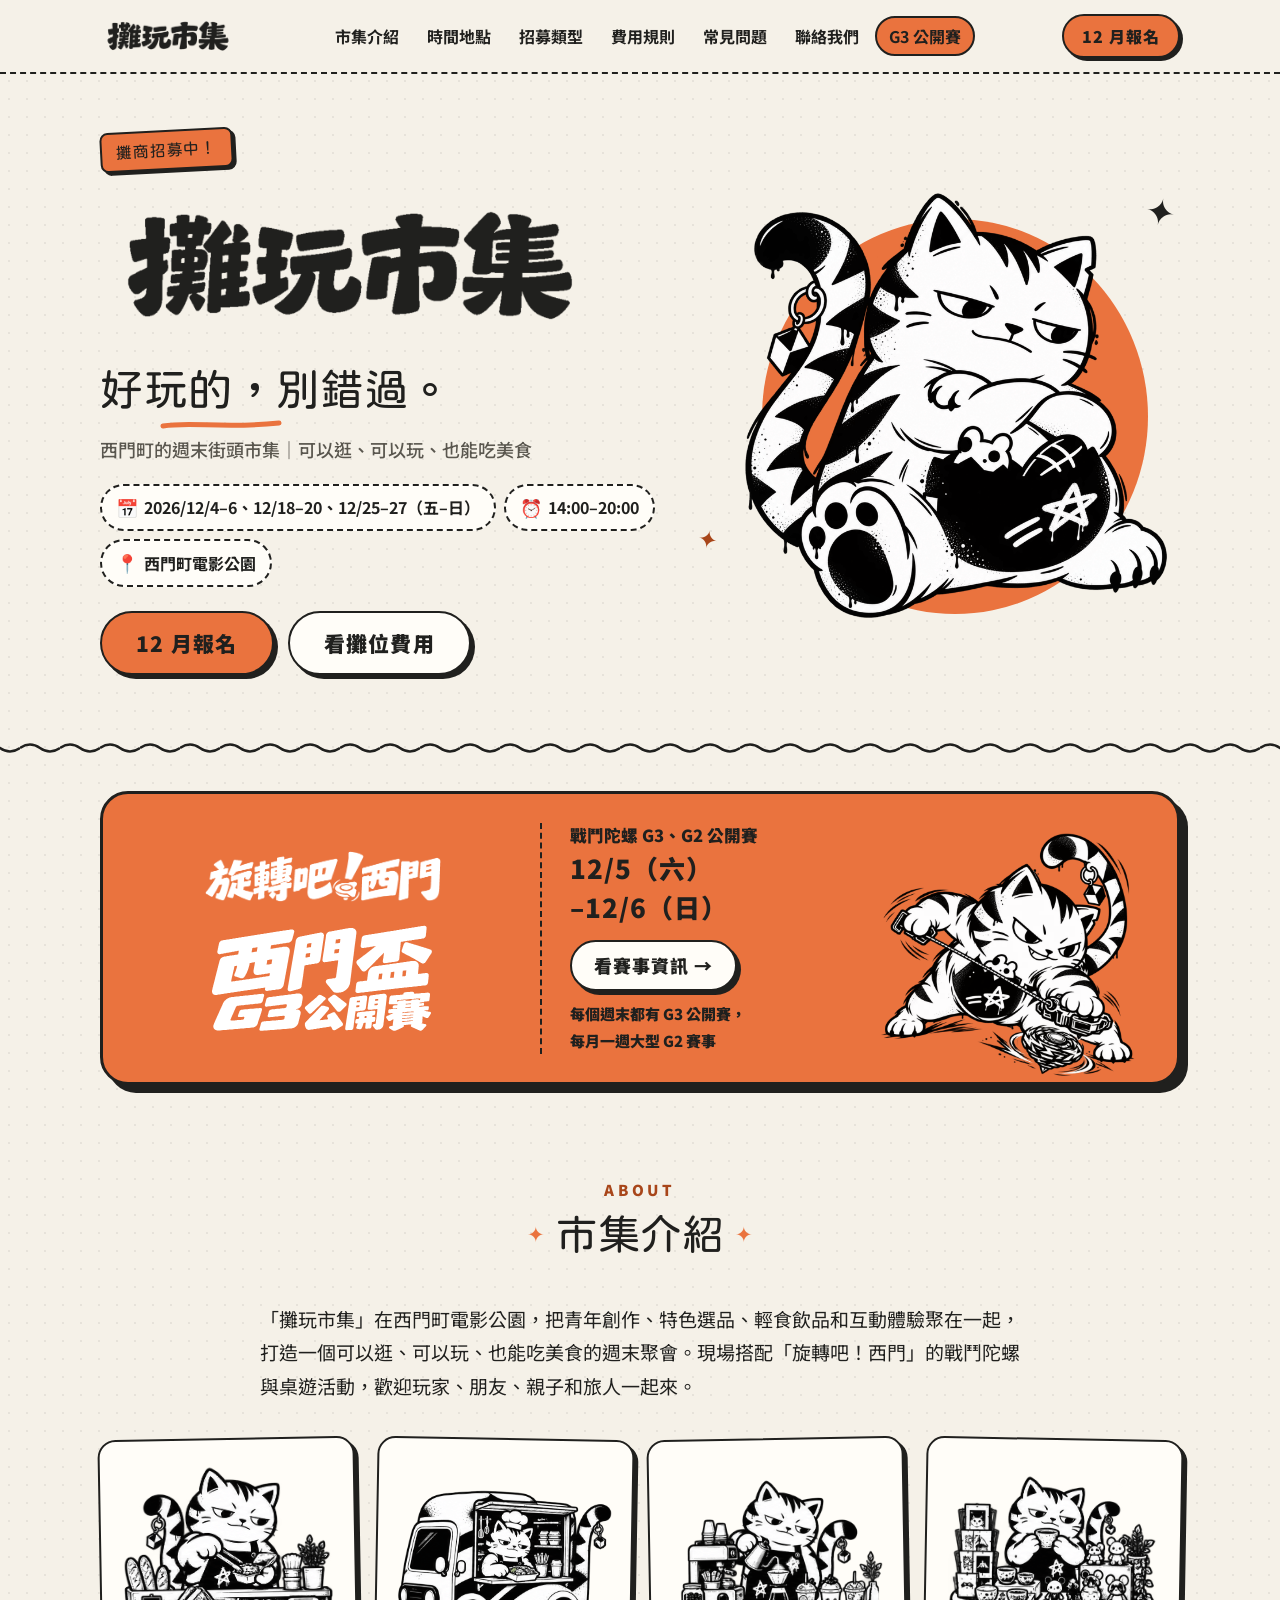
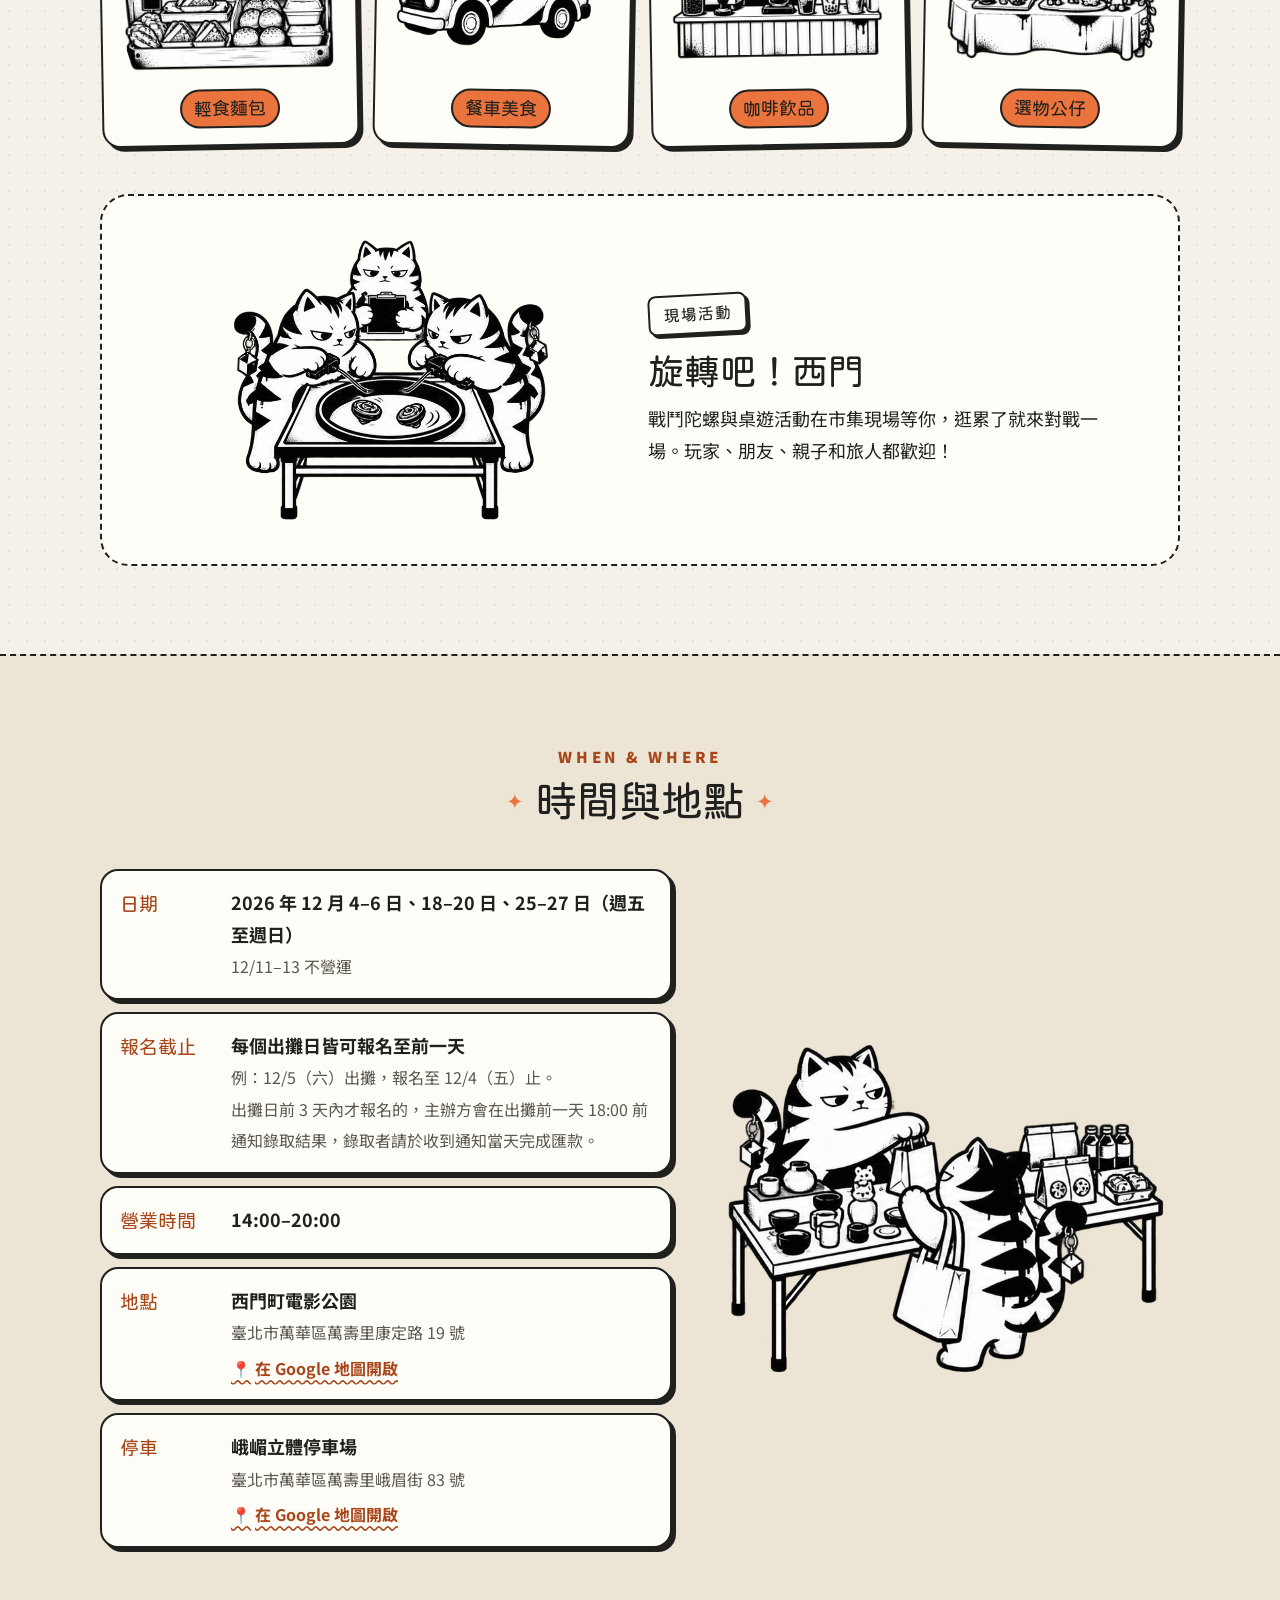
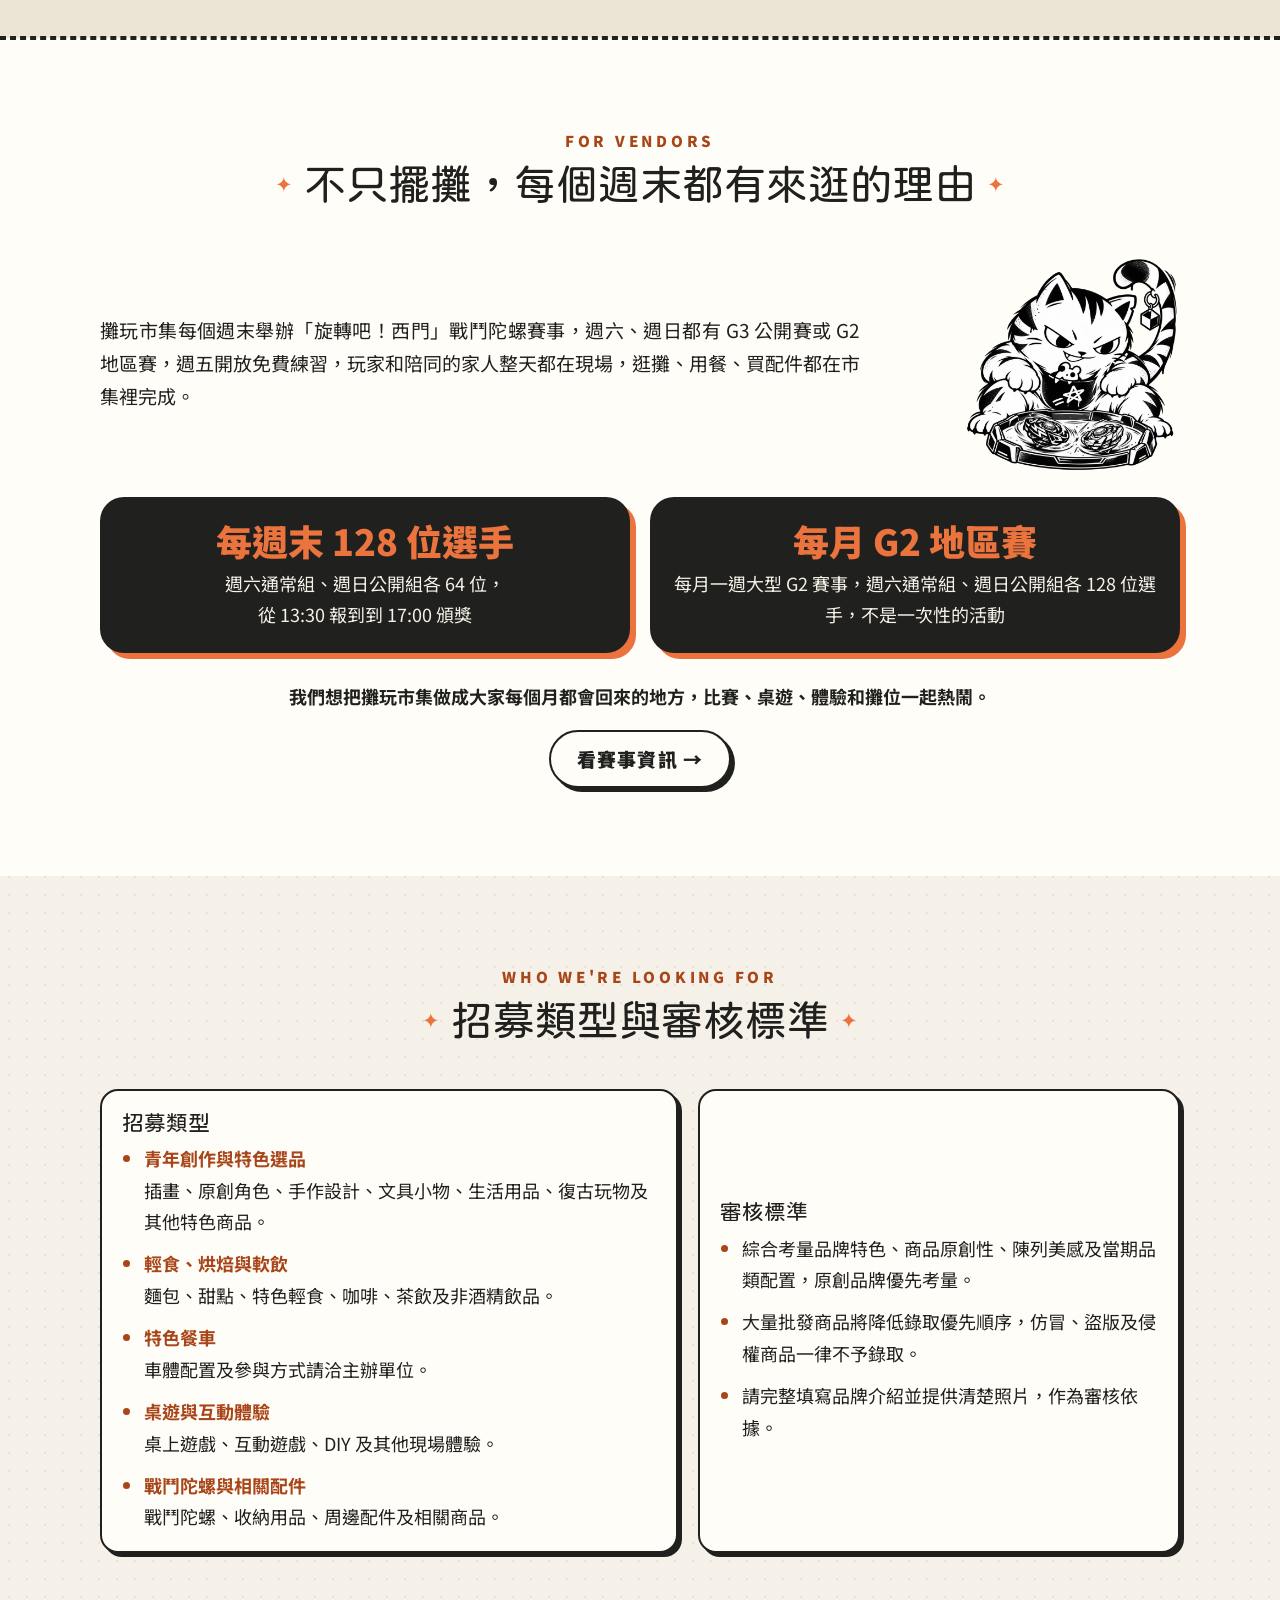
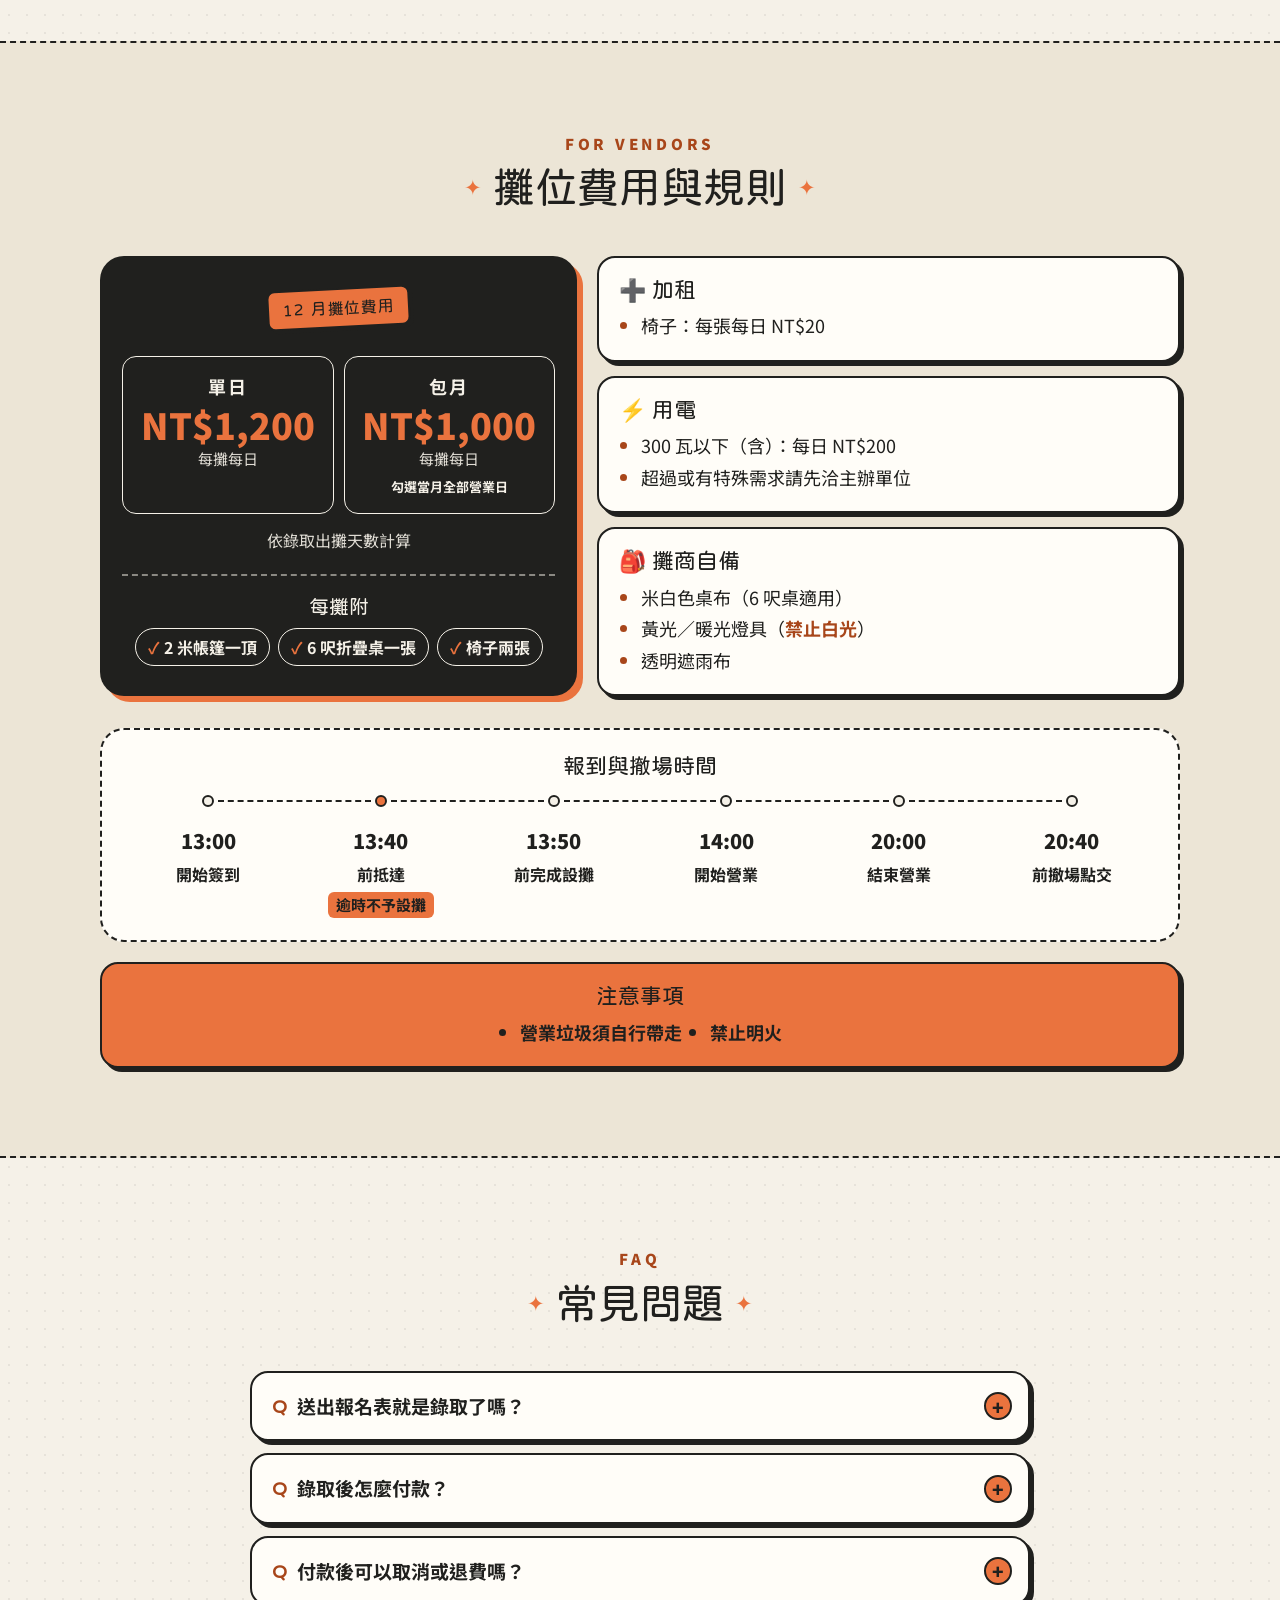
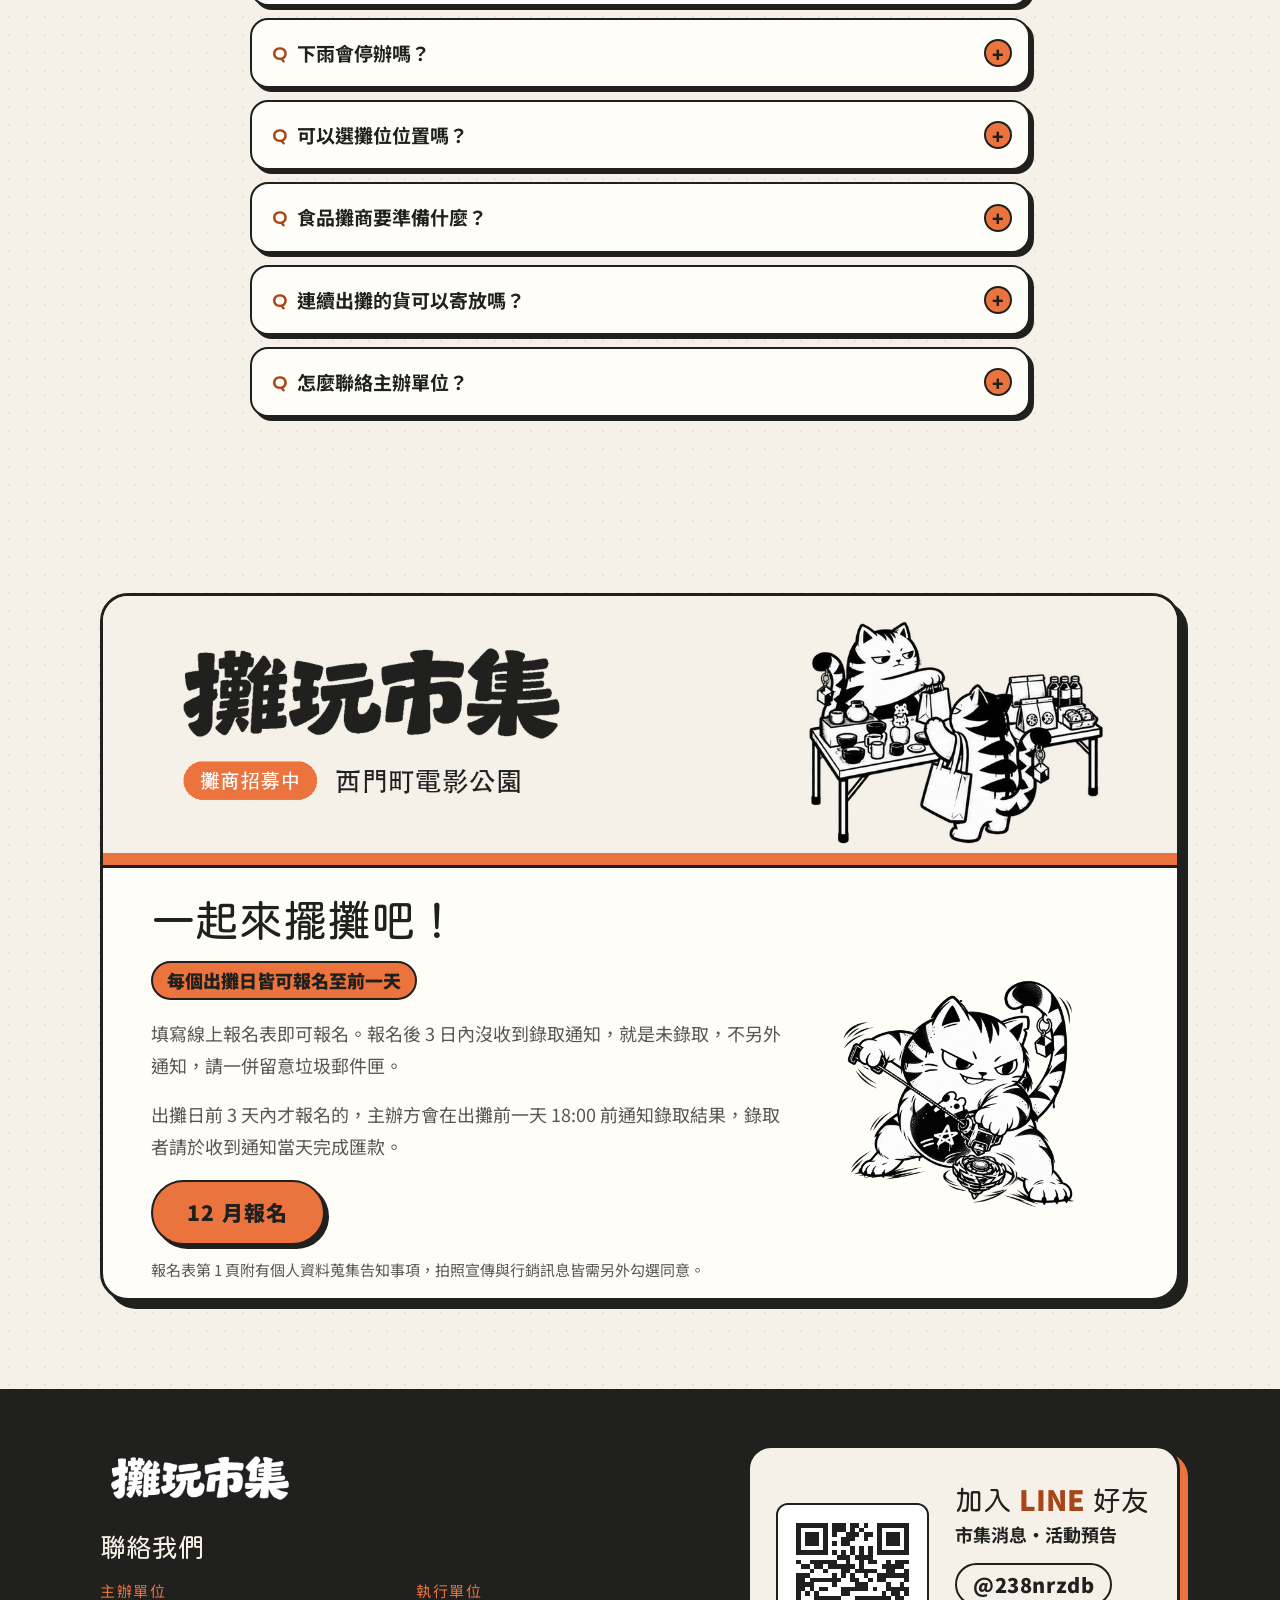
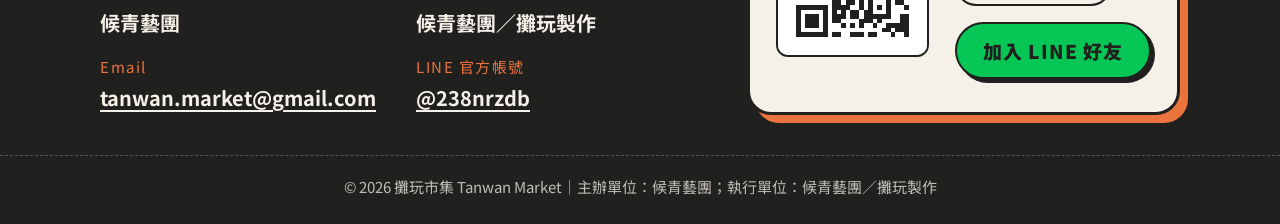
==== commit fdb64784: "網站刪除「官方認證」字樣、Funbox Toys 正式代理商品限制與協辦單位 首頁： - 比賽橫幅刪除「官方認證賽事」標籤與「協辦：麗嬰國際、Funbox Toys」 - 招商區介紹句改「戰鬥陀螺賽事" ====
--- a/index.html
+++ b/index.html
@@ -95,7 +95,6 @@
       <div class="container">
         <a class="cup-promo-card" href="cup/">
           <div class="cup-promo-text">
-            <p class="cup-badge">官方認證賽事</p>
             <p class="cup-promo-title">
               <img class="cup-promo-event" src="assets/cup/spin-ximen-white.webp" alt="旋轉吧！西門" width="1200" height="346" loading="lazy">
               <picture>
@@ -107,7 +106,6 @@
               <p class="cup-promo-meta"><span>戰鬥陀螺 G3、G2 公開賽</span><span class="cup-promo-date"><span class="nobr">12/5（六）</span><span class="nobr">–12/6（日）</span></span></p>
               <span class="cup-promo-cta">看賽事資訊 →</span>
               <p class="cup-promo-monthly"><span class="nobr">每個週末都有 G3 公開賽，</span><span class="nobr">每月一週大型 G2 賽事</span></p>
-              <p class="cup-promo-co">協辦：麗嬰國際、Funbox Toys</p>
             </div>
           </div>
           <img class="cup-promo-cat" src="assets/cup/cat-low-launch.webp" alt="" width="800" height="800" loading="lazy">
@@ -214,7 +212,7 @@
         </header>
 
         <div class="vendors-why-intro">
-          <p class="lead">攤玩市集每個週末舉辦「旋轉吧！西門」戰鬥陀螺官方認證賽事，週六、週日都有 G3 公開賽或 G2 地區賽，週五開放免費練習，玩家和陪同的家人整天都在現場，逛攤、用餐、買配件都在市集裡完成。</p>
+          <p class="lead">攤玩市集每個週末舉辦「旋轉吧！西門」戰鬥陀螺賽事，週六、週日都有 G3 公開賽或 G2 地區賽，週五開放免費練習，玩家和陪同的家人整天都在現場，逛攤、用餐、買配件都在市集裡完成。</p>
           <img class="vendors-why-cat" src="assets/cup/cat-watch.webp" alt="" width="800" height="800" loading="lazy">
         </div>
 
@@ -226,10 +224,6 @@
           <li class="vendors-why-card">
             <strong>每月 G2 地區賽</strong>
             <span>每月一週大型 G2 賽事，週六通常組、週日公開組各 128 位選手，<span class="nobr">不是一次性的活動</span></span>
-          </li>
-          <li class="vendors-why-card">
-            <strong>官方認證</strong>
-            <span>協辦單位是麗嬰國際和 Funbox Toys</span>
           </li>
         </ul>
 
--- a/styles.css
+++ b/styles.css
@@ -387,7 +387,7 @@
 @media (min-width: 960px) {
   .vendors-why-intro { grid-template-columns: 1fr 220px; gap: 40px; }
   .vendors-why-cat { width: 100%; }
-  .vendors-why-cards { grid-template-columns: repeat(3, 1fr); align-items: stretch; gap: 20px; }
+  .vendors-why-cards { grid-template-columns: repeat(2, 1fr); align-items: stretch; gap: 20px; }
 }
 
 /* ---------- sections ---------- */
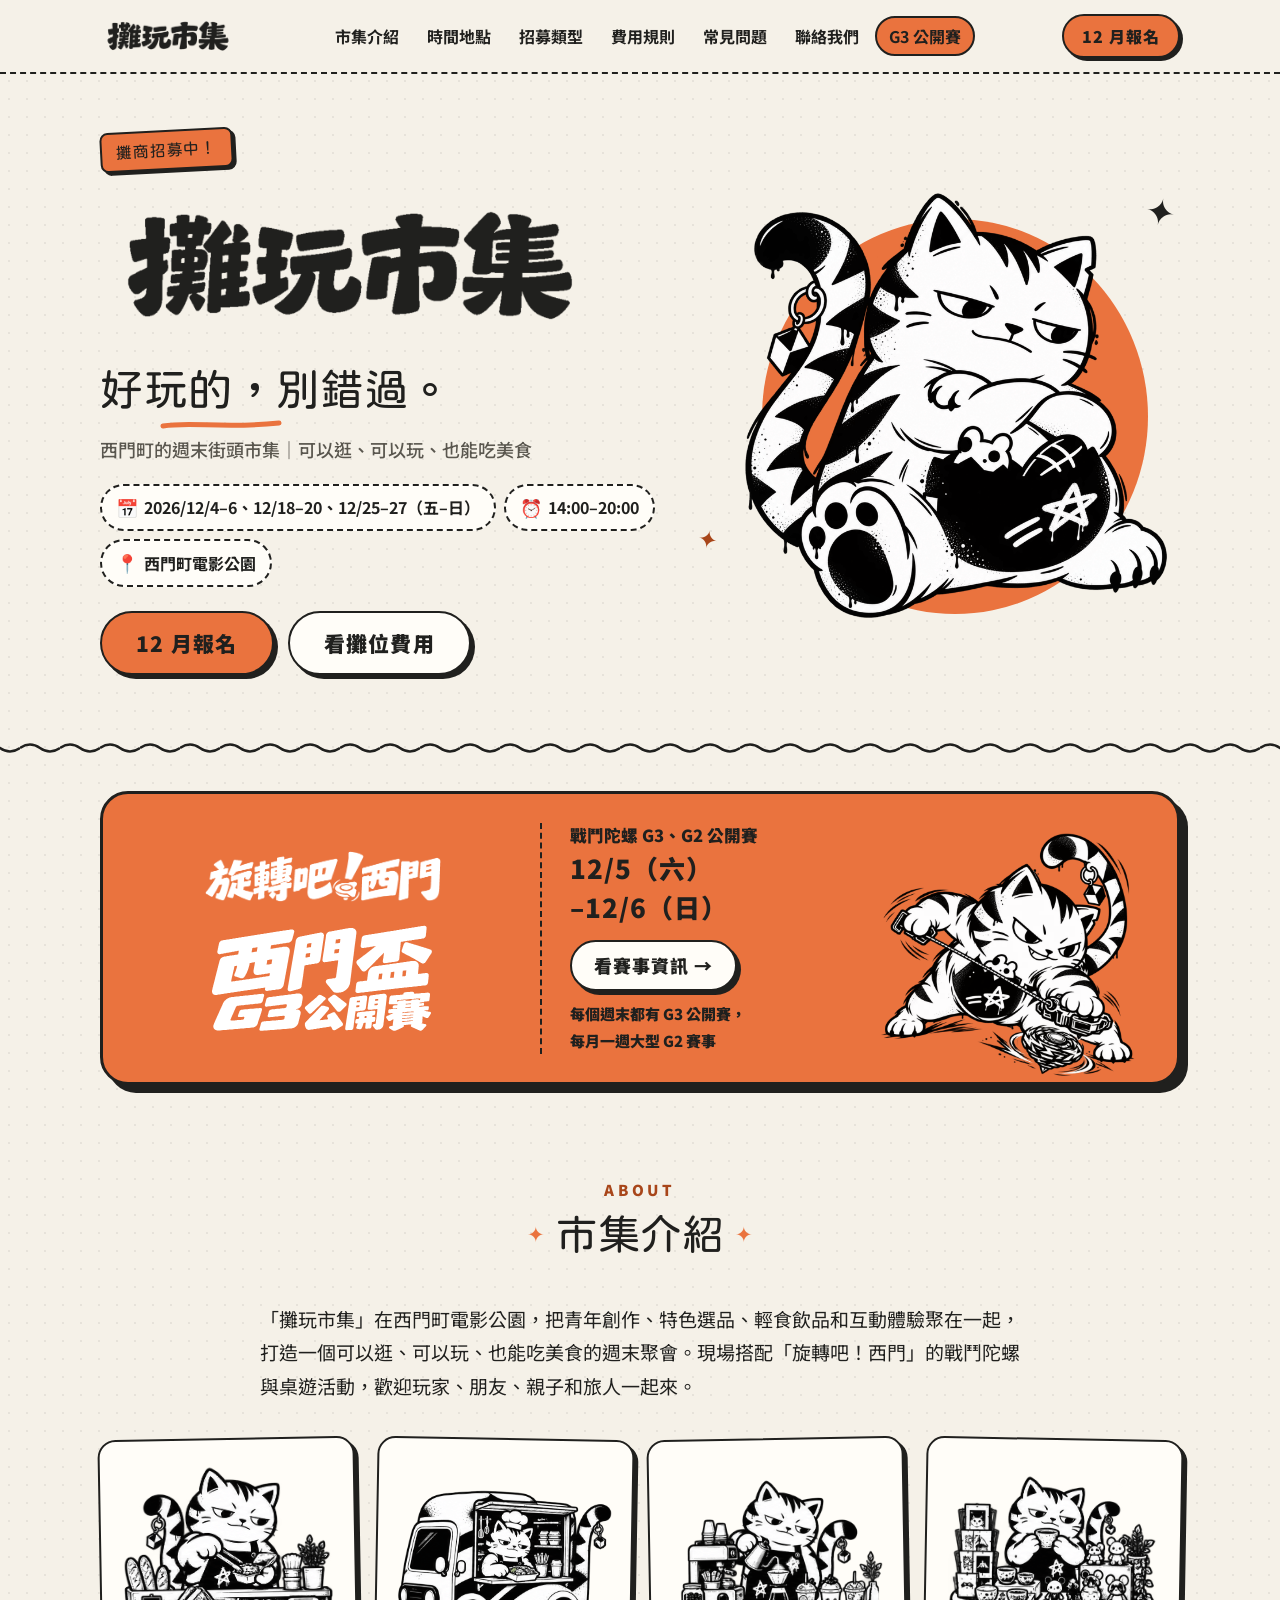
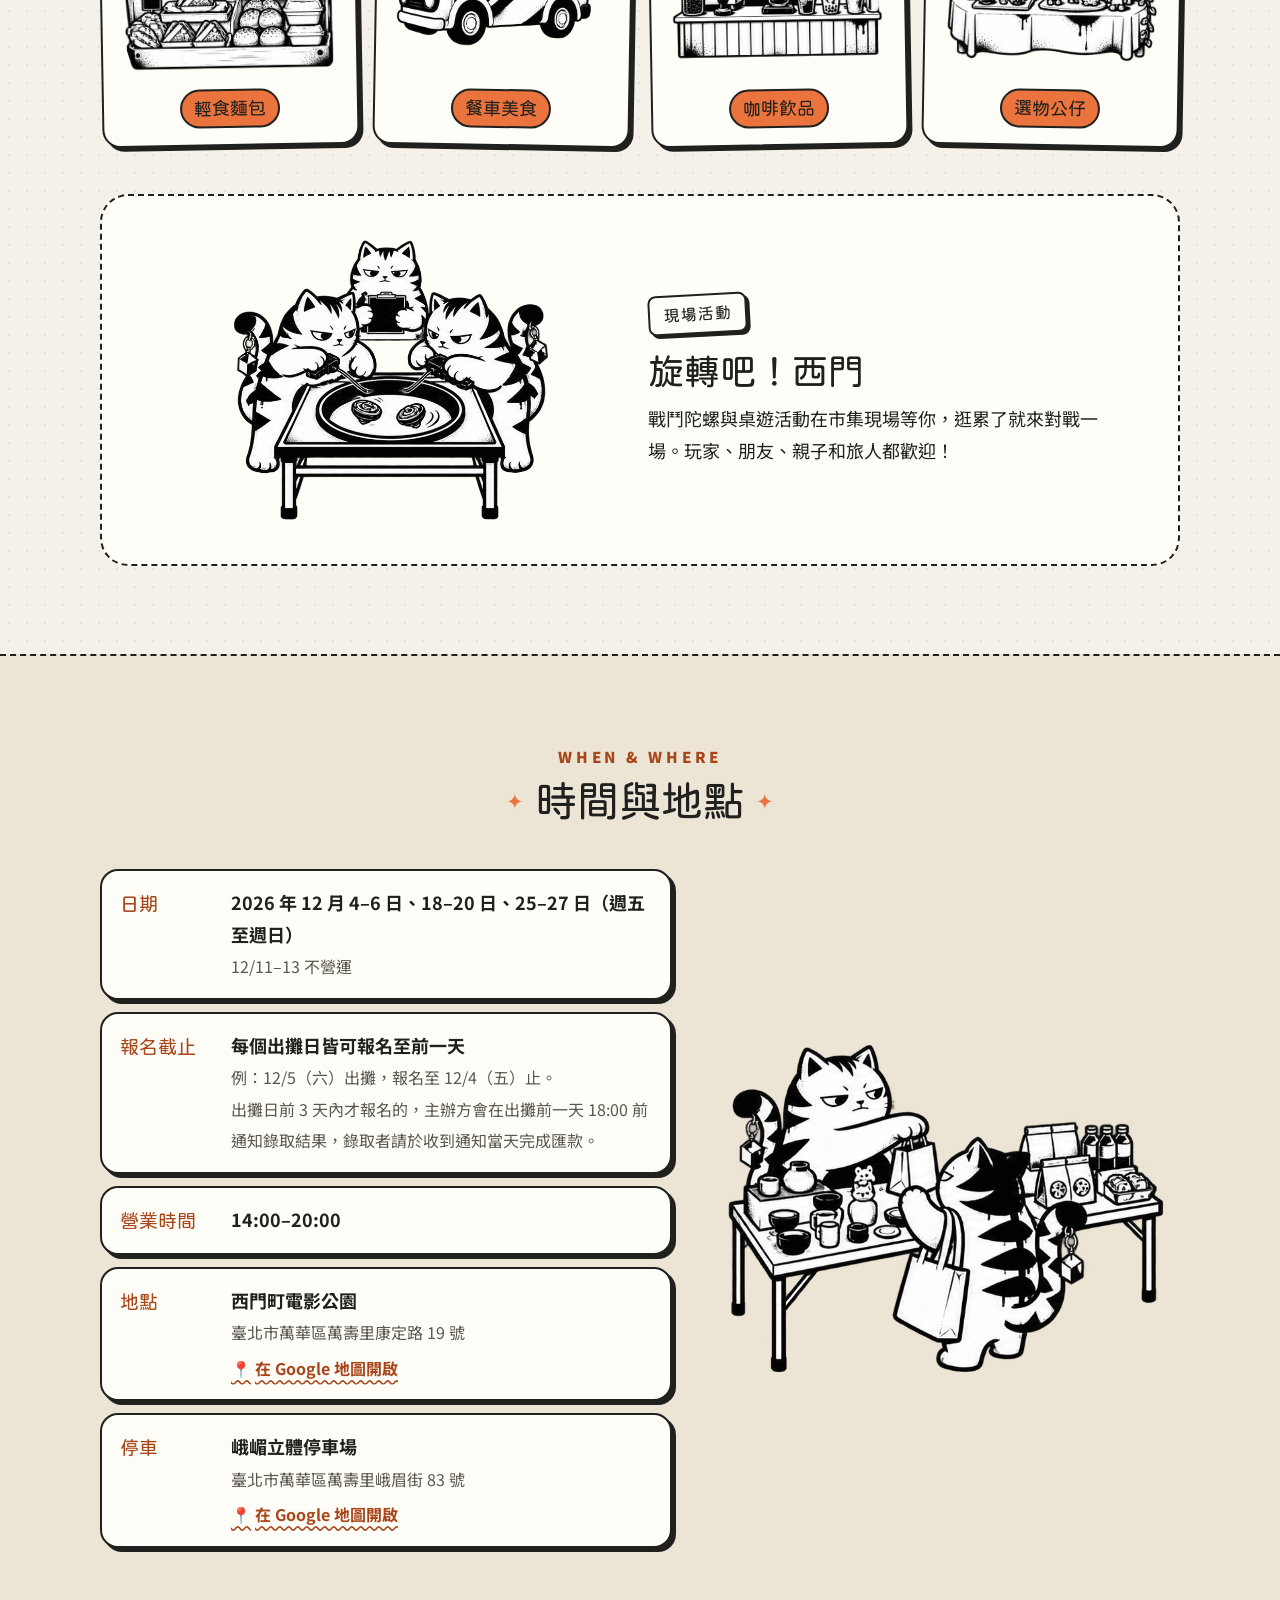
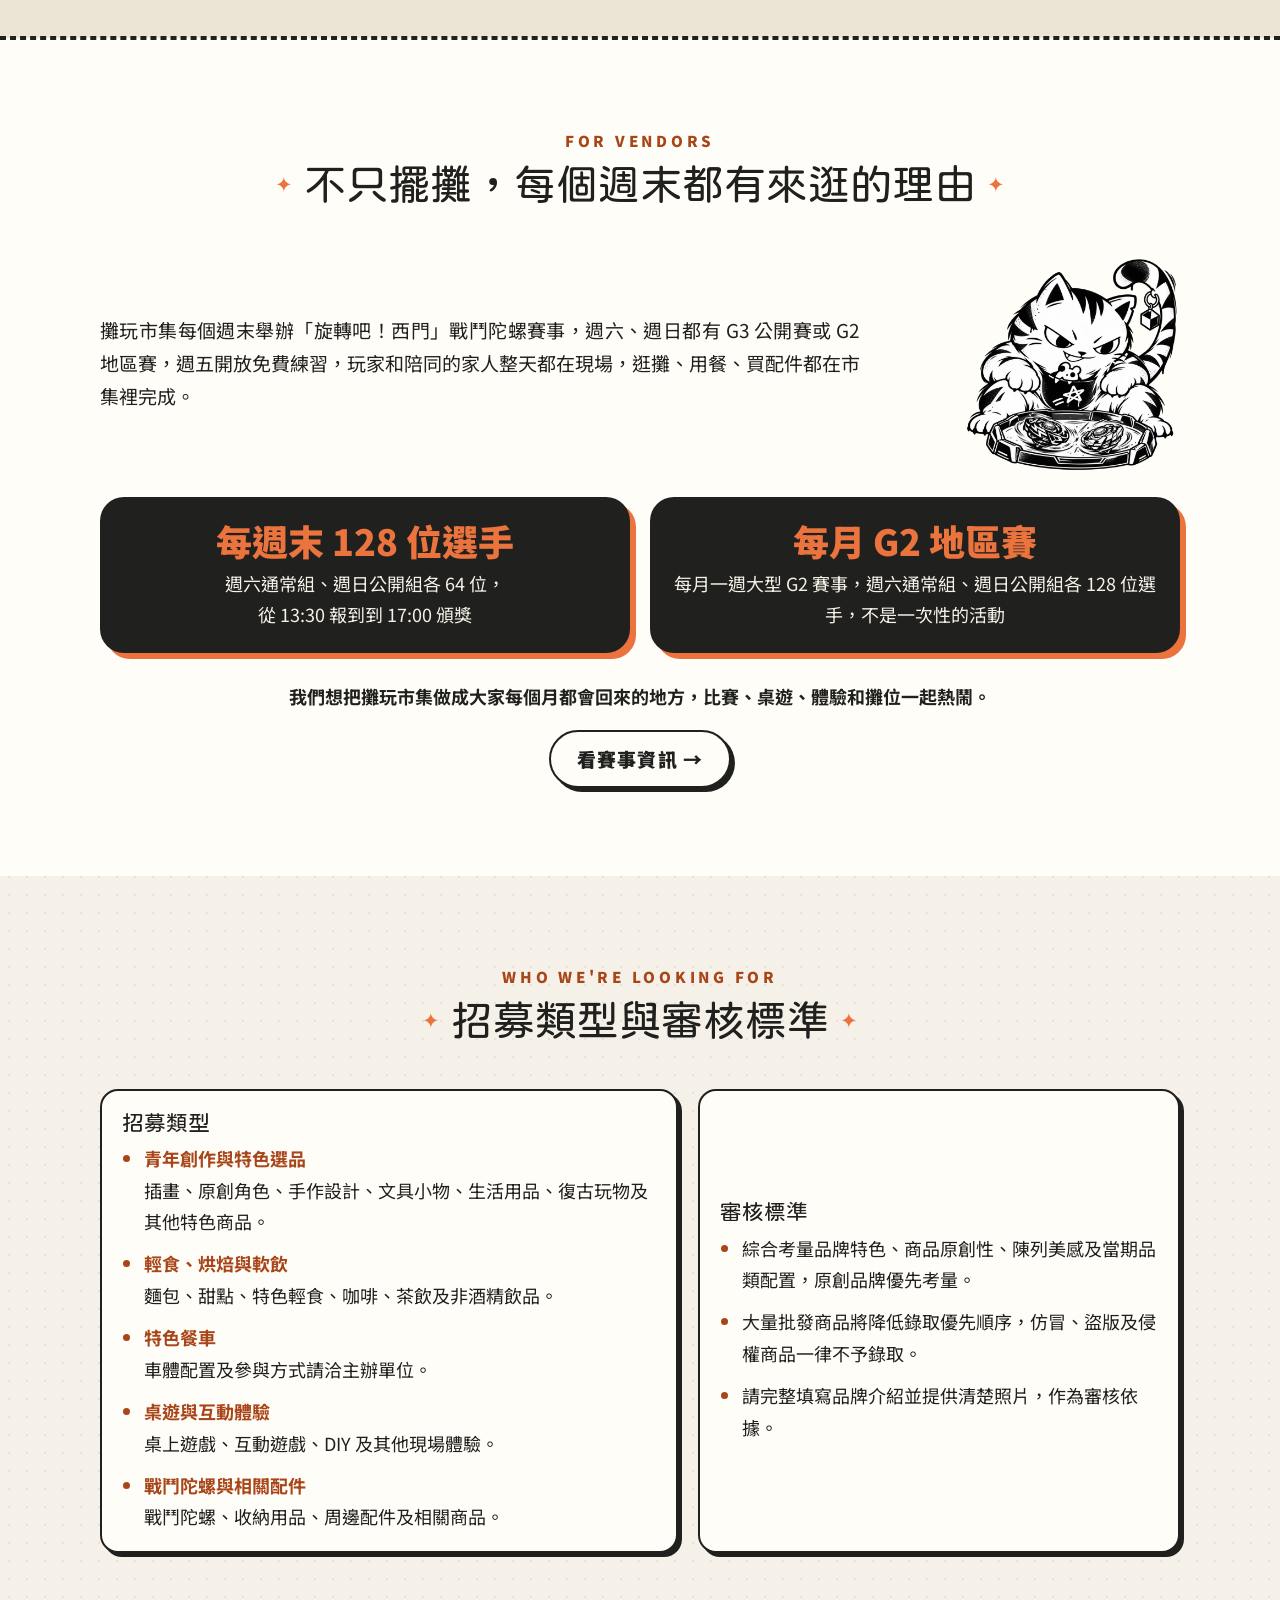
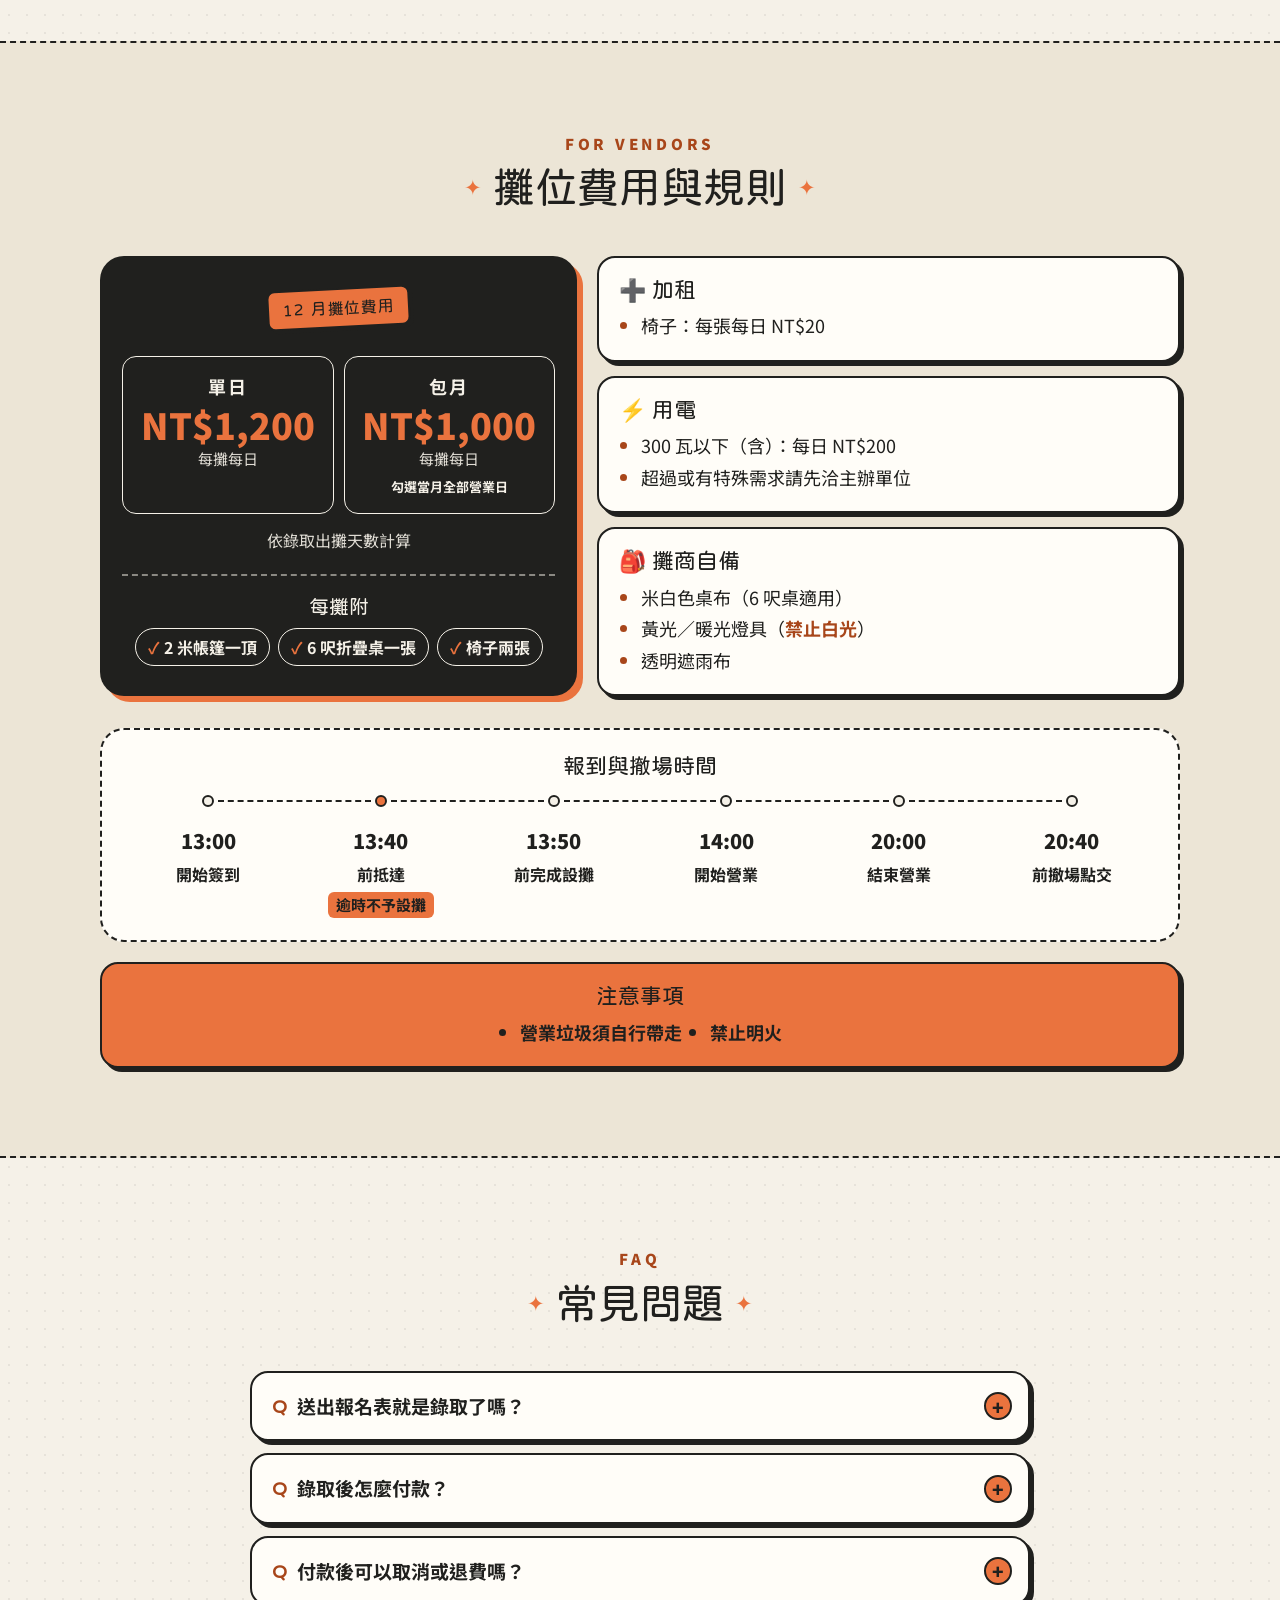
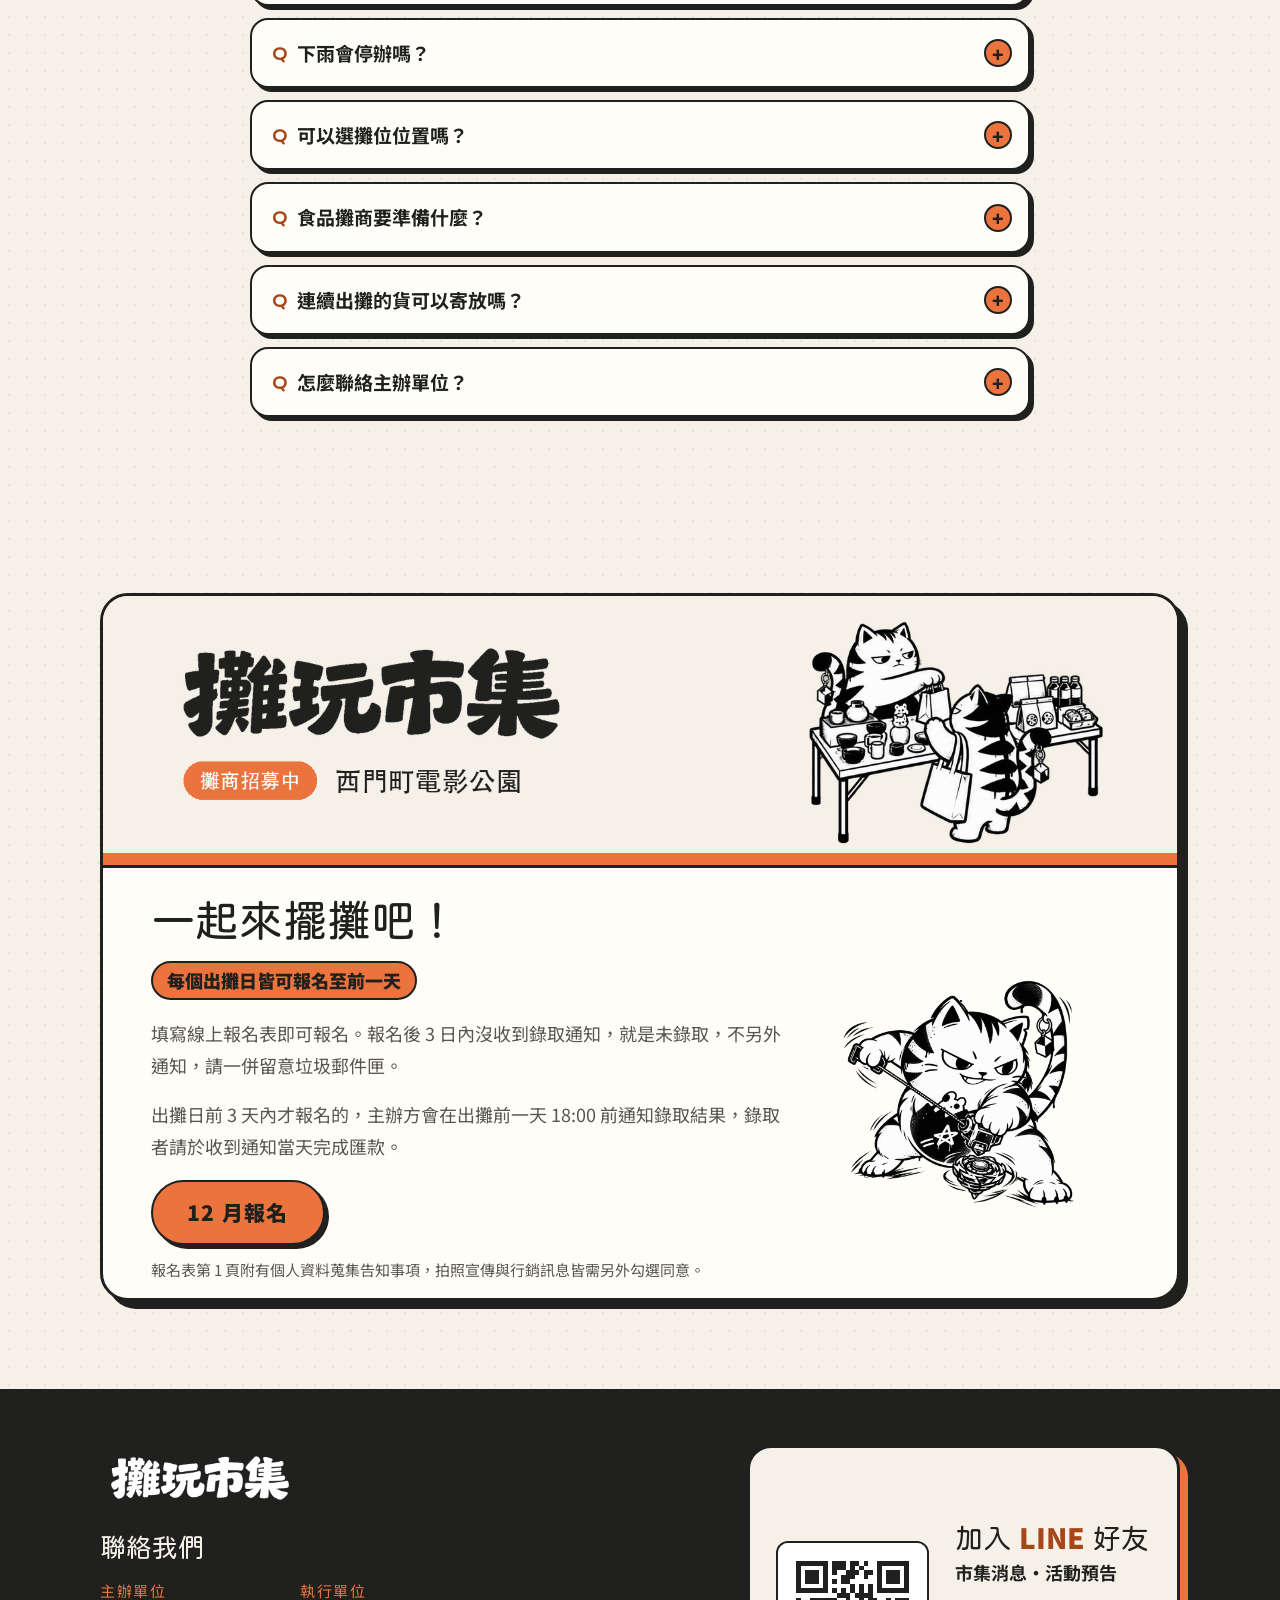
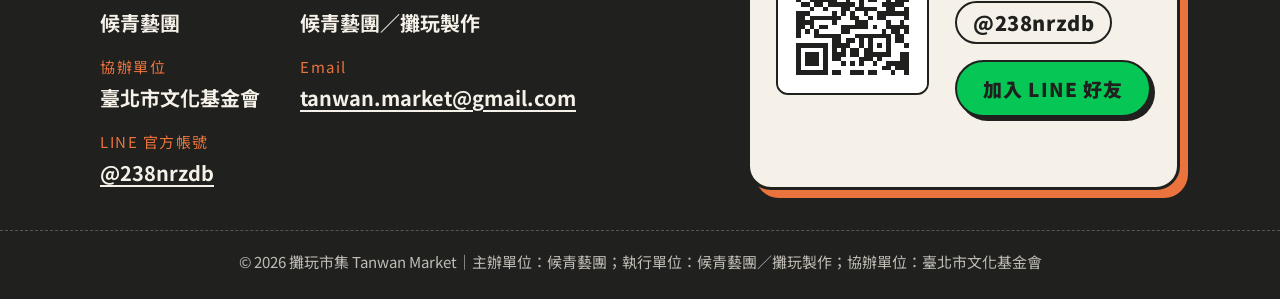
==== commit 7a4a1911: "首頁頁尾新增協辦單位「臺北市文化基金會」 - contact-list 在執行單位後新增「協辦單位　臺北市文化基金會」 - 版權列加上「；協辦單位：臺北市文化基金會」，各段用 nobr 分組避免名稱被" ====
--- a/index.html
+++ b/index.html
@@ -425,6 +425,10 @@
             <span class="contact-value">候青藝團／攤玩製作</span>
           </li>
           <li>
+            <span class="contact-label">協辦單位</span>
+            <span class="contact-value">臺北市文化基金會</span>
+          </li>
+          <li>
             <span class="contact-label">Email</span>
             <a href="mailto:tanwan.market@gmail.com">tanwan.market@gmail.com</a>
           </li>
@@ -445,7 +449,7 @@
         </div>
       </div>
     </div>
-    <p class="copyright">© 2026 攤玩市集 Tanwan Market｜主辦單位：候青藝團；執行單位：候青藝團／攤玩製作</p>
+    <p class="copyright"><span class="nobr">© 2026 攤玩市集 Tanwan Market</span>｜<span class="nobr">主辦單位：候青藝團；</span><span class="nobr">執行單位：候青藝團／攤玩製作；</span><span class="nobr">協辦單位：臺北市文化基金會</span></p>
   </footer>
 </body>
 </html>
--- a/styles.css
+++ b/styles.css
@@ -875,6 +875,8 @@
 .copyright {
   margin: 40px 0 0;
   padding-top: 18px;
+  padding-left: 16px;
+  padding-right: 16px;
   border-top: 1px dashed rgba(245, 241, 232, .35);
   text-align: center;
   font-size: .9375rem;
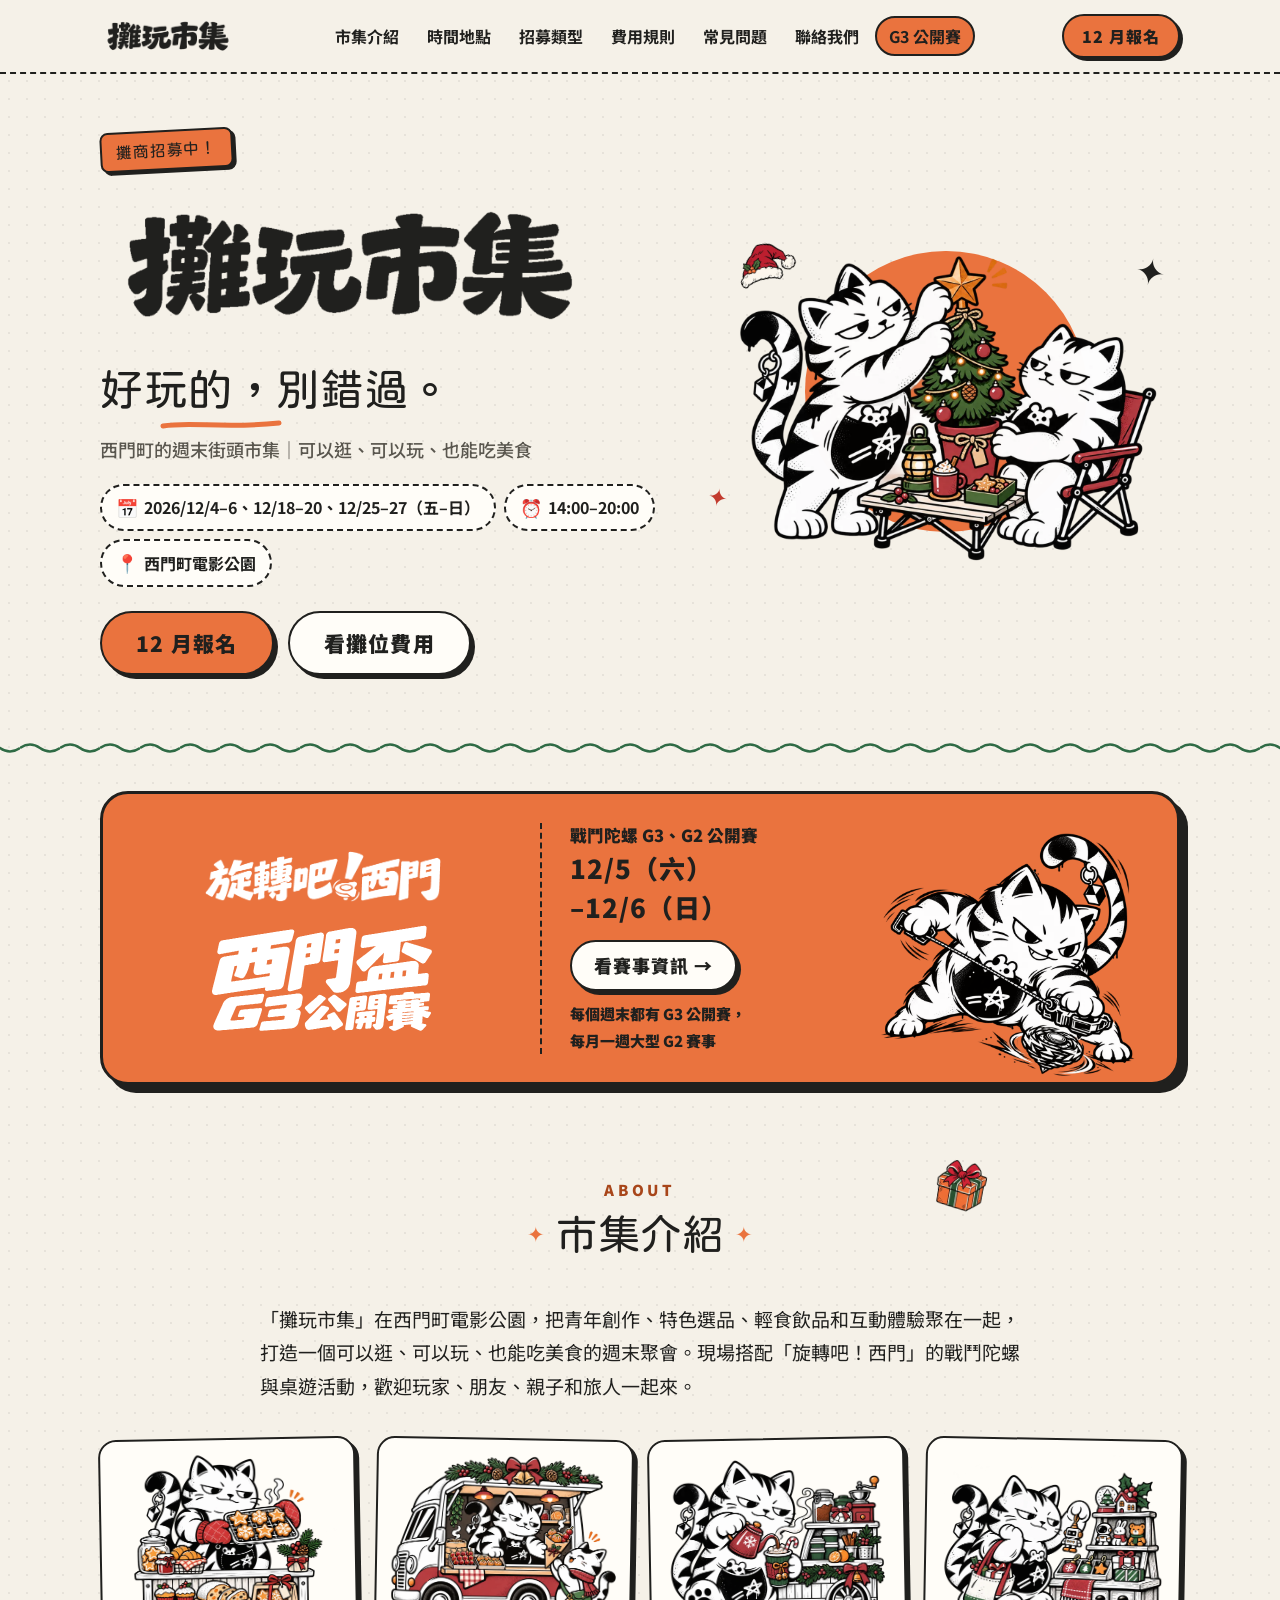
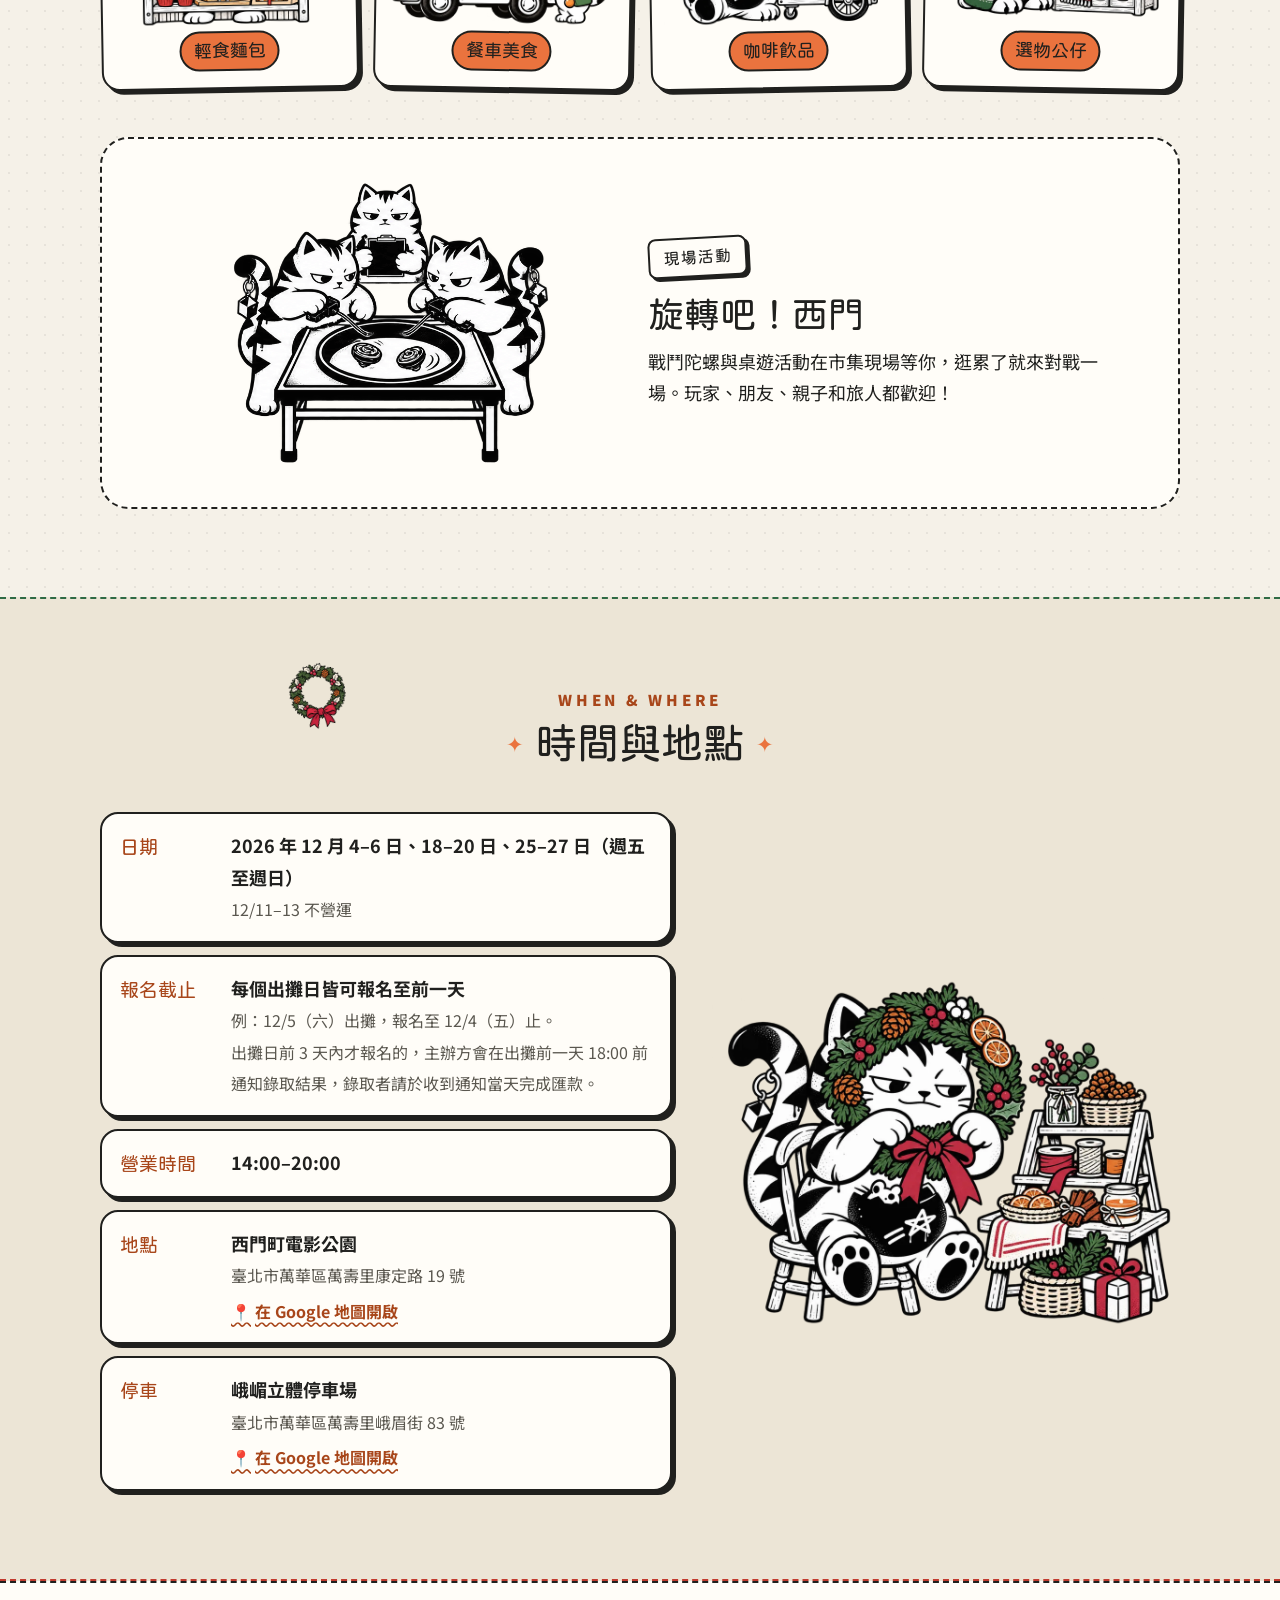
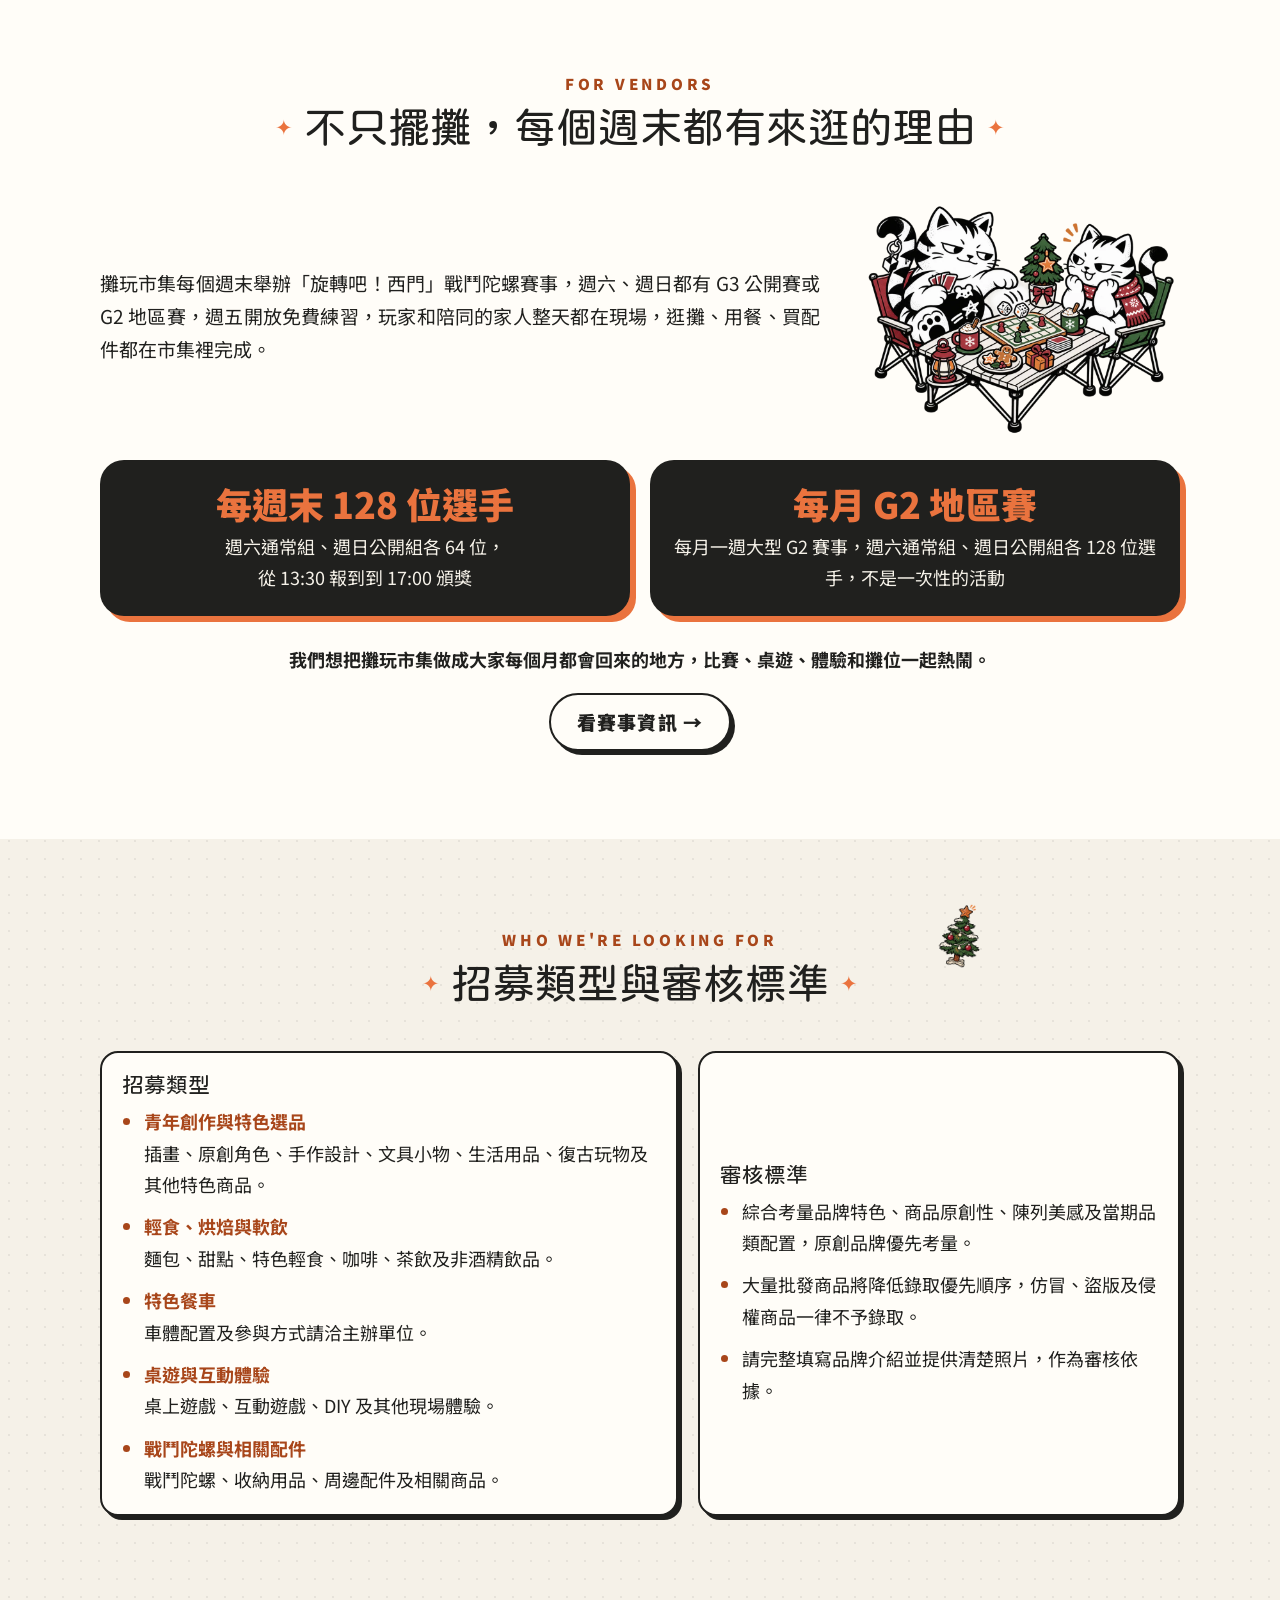
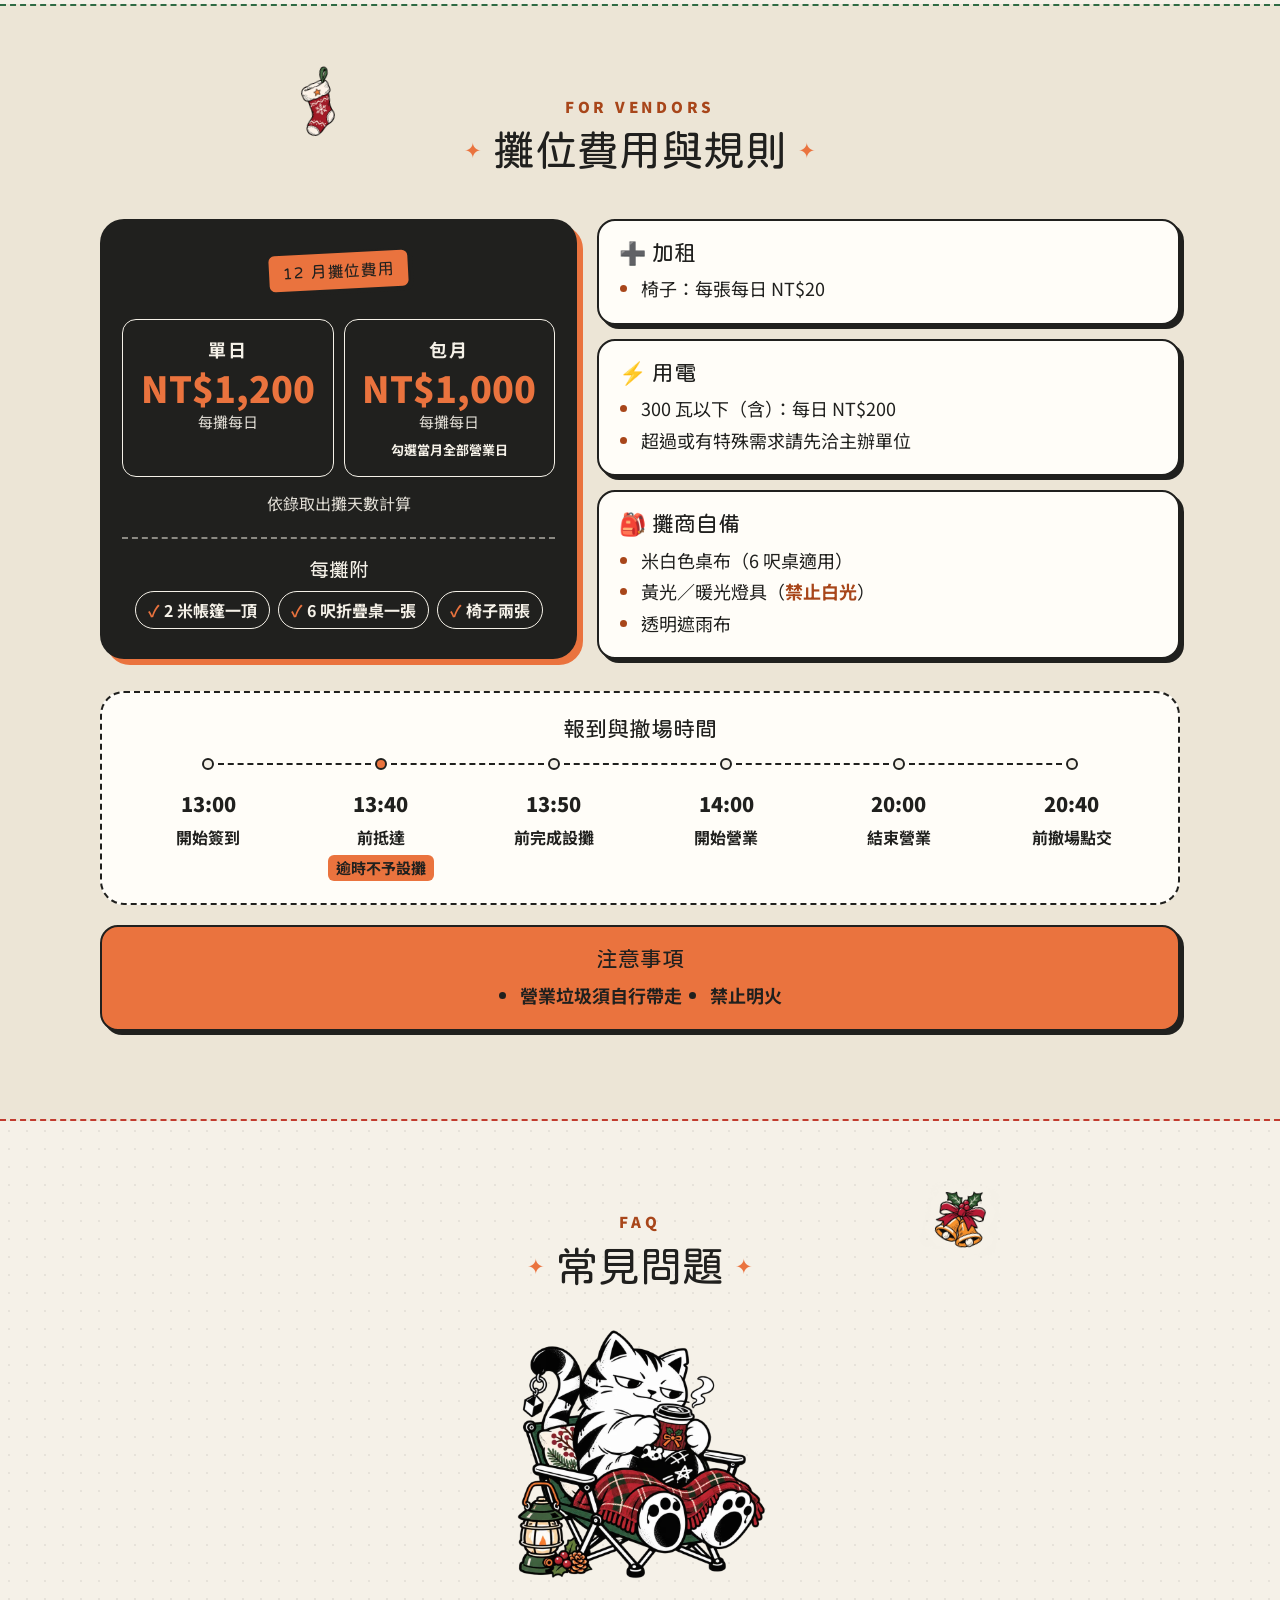
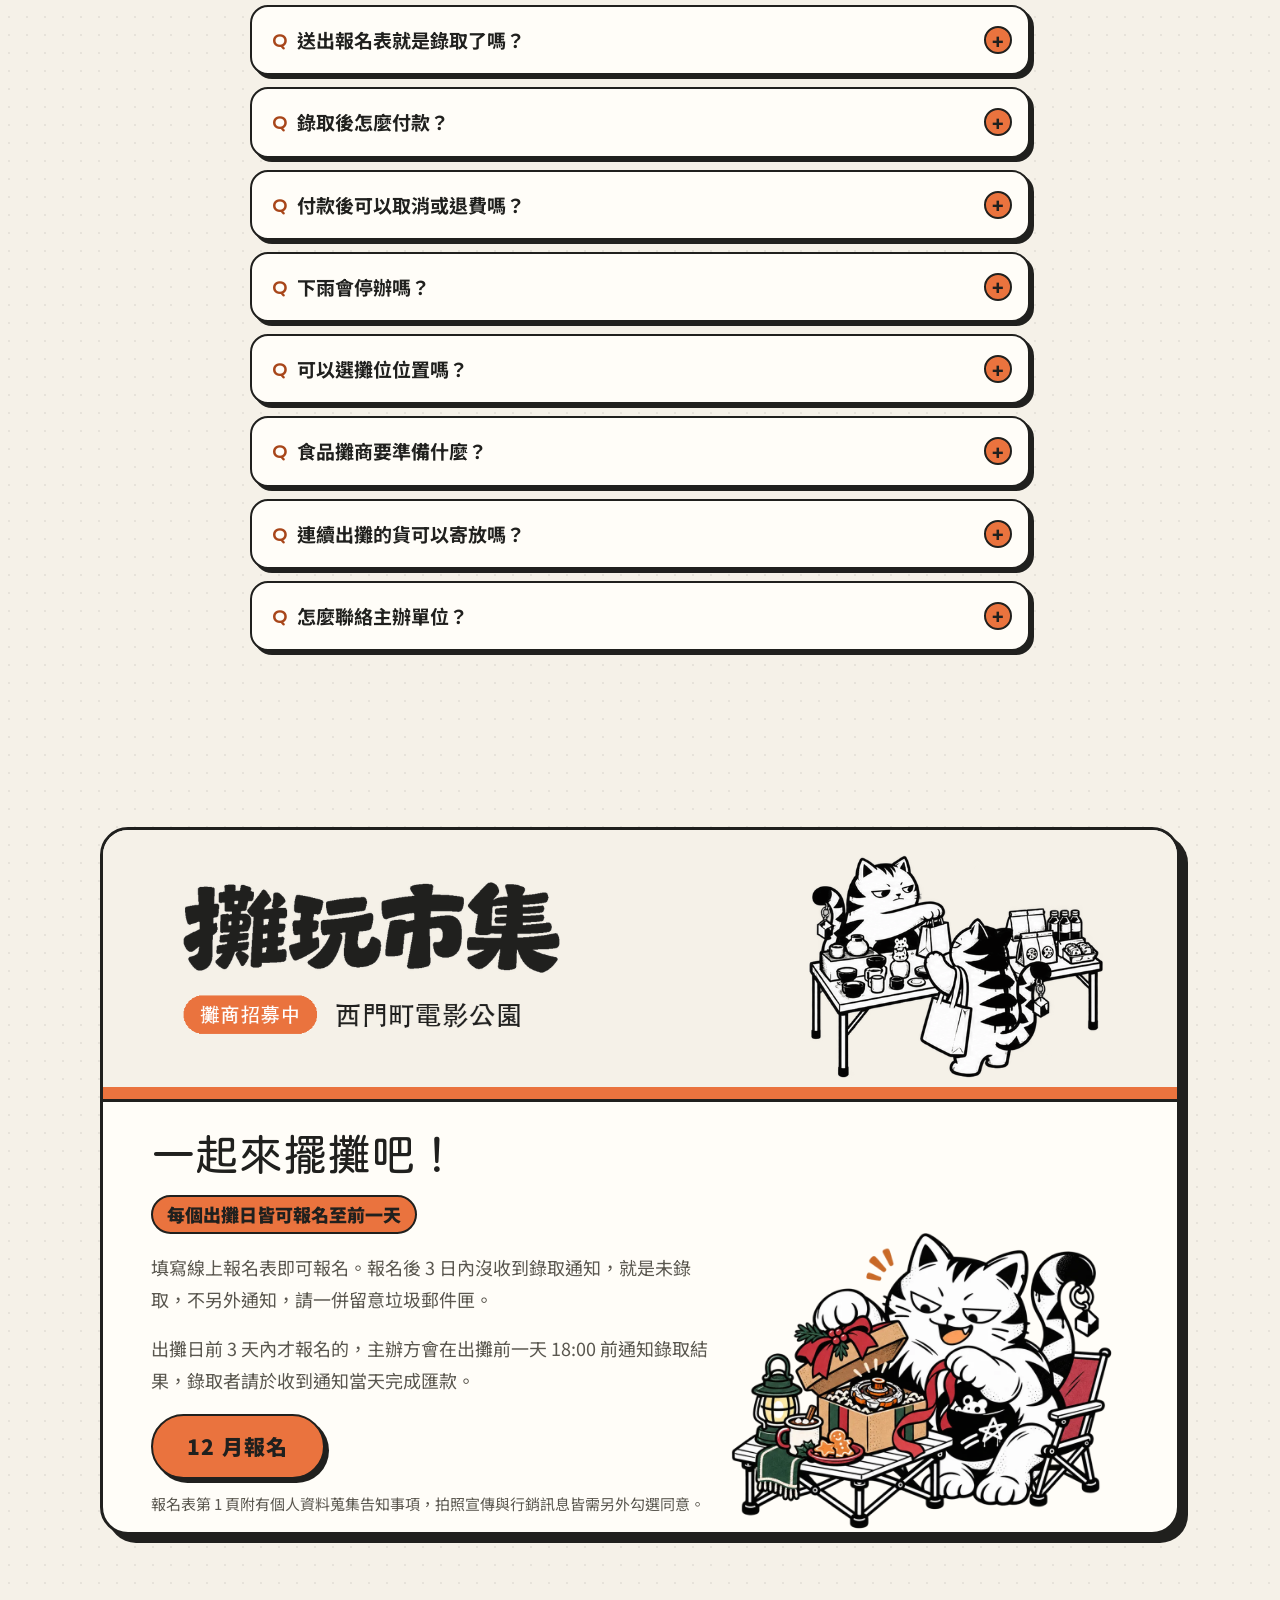
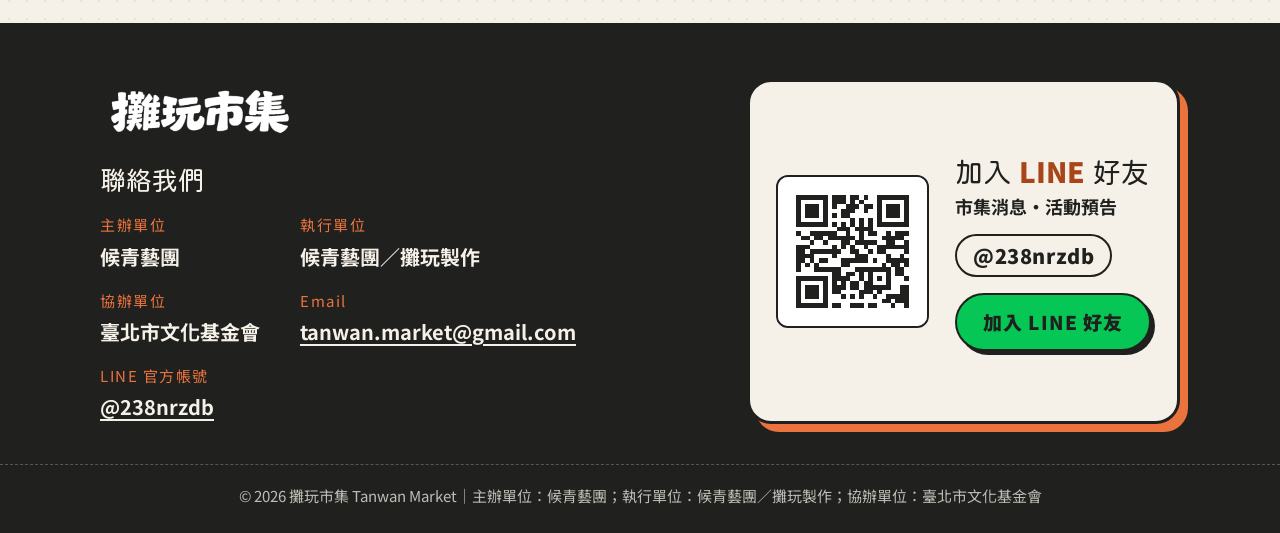
==== commit a1af4c79: "首頁聖誕版：換上聖誕插畫與小配件點綴 - 主視覺、四張攤位卡、時間與地點、給攤商、報名區換成 assets/xmas 聖誕插畫，alt 改寫為新圖描述 - FAQ 新增冬日露營椅插畫 - 六個小配件（" ====
--- a/index.html
+++ b/index.html
@@ -34,7 +34,7 @@
   <link href="https://fonts.googleapis.com/css2?family=Huninn&family=Noto+Sans+TC:wght@400;500;700;900&display=swap" rel="stylesheet">
   <link rel="stylesheet" href="styles.css">
 </head>
-<body>
+<body class="xmas">
   <a class="skip-link" href="#main">跳到主要內容</a>
 
   <header class="site-header">
@@ -83,7 +83,8 @@
           </div>
         </div>
         <div class="hero-art">
-          <img src="assets/cat-brand.png" alt="攤玩貓：抱胸斜坐、表情酷酷的虎斑貓" width="800" height="800" fetchpriority="high">
+          <img src="assets/xmas/cat-xmas-tree.webp" alt="兩隻攤玩貓在露營桌旁點亮聖誕樹" width="1200" height="900" fetchpriority="high">
+          <img class="xmas-deco xmas-deco-hero" src="assets/xmas/deco-hat.webp" alt="" aria-hidden="true" width="360" height="360">
           <span class="hero-burst" aria-hidden="true">✦</span>
           <span class="hero-burst hero-burst-2" aria-hidden="true">✦</span>
         </div>
@@ -119,6 +120,7 @@
         <header class="section-head">
           <p class="eyebrow">ABOUT</p>
           <h2 id="about-title">市集介紹</h2>
+          <img class="xmas-deco xmas-deco-right" src="assets/xmas/deco-gift.webp" alt="" aria-hidden="true" width="360" height="360" loading="lazy">
         </header>
         <p class="lead">
           「攤玩市集」在西門町電影公園，把青年創作、特色選品、輕食飲品和互動體驗聚在一起，打造一個可以逛、可以玩、也能吃美食的週末聚會。現場搭配「旋轉吧！西門」的戰鬥陀螺與桌遊活動，歡迎玩家、朋友、親子和旅人一起來。
@@ -126,19 +128,19 @@
 
         <ul class="vendor-grid">
           <li class="vendor-card">
-            <img src="assets/vendor-bakery.png" alt="攤玩貓在輕食麵包攤夾三明治" width="531" height="515" loading="lazy">
+            <img src="assets/xmas/cat-xmas-cookies.webp" alt="攤玩貓端出剛出爐的雪花餅乾" width="1000" height="750" loading="lazy">
             <span class="vendor-label">輕食麵包</span>
           </li>
           <li class="vendor-card">
-            <img src="assets/vendor-foodtruck.png" alt="攤玩貓開餐車賣美食" width="683" height="510" loading="lazy">
+            <img src="assets/xmas/cat-xmas-foodtruck.webp" alt="攤玩貓開著聖誕餐車賣美食" width="1000" height="750" loading="lazy">
             <span class="vendor-label">餐車美食</span>
           </li>
           <li class="vendor-card">
-            <img src="assets/vendor-coffee.png" alt="攤玩貓在咖啡攤沖咖啡" width="592" height="504" loading="lazy">
+            <img src="assets/xmas/cat-xmas-cocoa.webp" alt="攤玩貓在熱可可攤倒熱可可" width="1000" height="750" loading="lazy">
             <span class="vendor-label">咖啡飲品</span>
           </li>
           <li class="vendor-card">
-            <img src="assets/vendor-toys.png" alt="攤玩貓擺攤販售公仔選物" width="553" height="492" loading="lazy">
+            <img src="assets/xmas/cat-xmas-gift-shop.webp" alt="攤玩貓在交換禮物選物攤挑禮物" width="1000" height="750" loading="lazy">
             <span class="vendor-label">選物公仔</span>
           </li>
         </ul>
@@ -163,6 +165,7 @@
         <header class="section-head">
           <p class="eyebrow">WHEN &amp; WHERE</p>
           <h2 id="info-title">時間與地點</h2>
+          <img class="xmas-deco xmas-deco-left" src="assets/xmas/deco-wreath.webp" alt="" aria-hidden="true" width="360" height="360" loading="lazy">
         </header>
 
         <div class="info-layout">
@@ -197,7 +200,7 @@
             </div>
           </dl>
           <div class="info-art">
-            <img src="assets/scene-shopping.png" alt="攤玩貓提著購物袋逛市集" width="696" height="536" loading="lazy">
+            <img src="assets/xmas/cat-xmas-wreath.webp" alt="攤玩貓在攤位上手作聖誕花圈" width="1000" height="750" loading="lazy">
           </div>
         </div>
       </div>
@@ -213,7 +216,7 @@
 
         <div class="vendors-why-intro">
           <p class="lead">攤玩市集每個週末舉辦「旋轉吧！西門」戰鬥陀螺賽事，週六、週日都有 G3 公開賽或 G2 地區賽，週五開放免費練習，玩家和陪同的家人整天都在現場，逛攤、用餐、買配件都在市集裡完成。</p>
-          <img class="vendors-why-cat" src="assets/cup/cat-watch.webp" alt="" width="800" height="800" loading="lazy">
+          <img class="vendors-why-cat" src="assets/xmas/cat-xmas-boardgame.webp" alt="" width="1000" height="750" loading="lazy">
         </div>
 
         <ul class="vendors-why-cards">
@@ -240,6 +243,7 @@
         <header class="section-head">
           <p class="eyebrow">WHO WE'RE LOOKING FOR</p>
           <h2 id="recruit-title">招募類型與審核標準</h2>
+          <img class="xmas-deco xmas-deco-right" src="assets/xmas/deco-tree.webp" alt="" aria-hidden="true" width="360" height="360" loading="lazy">
         </header>
 
         <div class="recruit-layout">
@@ -272,6 +276,7 @@
         <header class="section-head">
           <p class="eyebrow">FOR VENDORS</p>
           <h2 id="fees-title">攤位費用與規則</h2>
+          <img class="xmas-deco xmas-deco-left" src="assets/xmas/deco-stocking.webp" alt="" aria-hidden="true" width="360" height="360" loading="lazy">
         </header>
 
         <div class="fee-layout">
@@ -345,7 +350,9 @@
         <header class="section-head">
           <p class="eyebrow">FAQ</p>
           <h2 id="faq-title">常見問題</h2>
-        </header>
+          <img class="xmas-deco xmas-deco-right" src="assets/xmas/deco-bells.webp" alt="" aria-hidden="true" width="360" height="360" loading="lazy">
+        </header>
+        <img class="faq-art" src="assets/xmas/cat-xmas-camp-chair.webp" alt="攤玩貓蓋著格紋毯坐在露營椅上喝熱飲" width="1000" height="750" loading="lazy">
 
         <div class="faq-list">
           <details class="faq">
@@ -401,7 +408,7 @@
               </div>
               <p class="signup-privacy">報名表第 1 頁附有個人資料蒐集告知事項，拍照宣傳與行銷訊息皆需另外勾選同意。</p>
             </div>
-            <img class="signup-cat" src="assets/cat-launch.png" alt="攤玩貓拉線發射戰鬥陀螺" width="800" height="800" loading="lazy">
+            <img class="signup-cat" src="assets/xmas/cat-xmas-unwrap.webp" alt="攤玩貓在露營桌上拆開聖誕禮物" width="1000" height="750" loading="lazy">
           </div>
         </div>
       </div>
--- a/styles.css
+++ b/styles.css
@@ -985,3 +985,67 @@
   html { scroll-behavior: auto; }
   *, *::before, *::after { transition: none !important; }
 }
+
+/* =========================================================
+   聖誕版（只套用首頁 body.xmas；/cup/ 不受影響）
+   聖誕節後：拿掉 index.html 的 class="xmas" 並換回原圖即可
+   ========================================================= */
+.xmas {
+  --xmas-red: #C23B2E;
+  --xmas-green: #2F6B45;
+}
+/* 少量紅綠點綴：主視覺波浪改綠、區塊分隔線上綠下紅 */
+.xmas .hero::after {
+  background-image: url("data:image/svg+xml,%3Csvg xmlns='http://www.w3.org/2000/svg' width='40' height='14' viewBox='0 0 40 14'%3E%3Cpath d='M0 7 Q10 0 20 7 T40 7' fill='none' stroke='%232F6B45' stroke-width='2.5'/%3E%3C/svg%3E");
+}
+.xmas .section-alt {
+  border-top-color: var(--xmas-green);
+  border-bottom-color: var(--xmas-red);
+}
+.xmas .hero-burst-2 { color: var(--xmas-red); }
+
+/* 主視覺：4:3 橫式插畫 */
+.xmas .hero-art { width: min(94%, 440px); }
+.xmas .hero-art::before {
+  inset: auto;
+  left: 18%;
+  top: 4%;
+  width: 64%;
+  aspect-ratio: 1 / 1;
+}
+
+/* 小配件：段落標題旁的角落點綴，不擋文字 */
+.xmas .section-head { position: relative; }
+.xmas-deco { position: absolute; pointer-events: none; }
+.xmas .section-head .xmas-deco {
+  top: -52px;
+  width: 46px;
+}
+.xmas .xmas-deco-right { right: 2%; transform: rotate(10deg); }
+.xmas .xmas-deco-left { left: 2%; transform: rotate(-10deg); }
+.xmas .hero-art .xmas-deco-hero {
+  position: absolute;
+  top: -4%;
+  left: 0;
+  width: 17%;
+  transform: rotate(-16deg);
+}
+
+/* 市集介紹：攤位卡改 4:3 */
+.xmas .vendor-card img { aspect-ratio: 4 / 3; }
+
+/* 給攤商、報名區、FAQ 插畫 */
+.xmas .vendors-why-cat { width: min(80%, 320px); }
+.xmas .signup-cat { width: min(88%, 360px); }
+.faq-art { width: min(80%, 340px); margin: -8px auto 24px; }
+
+@media (min-width: 960px) {
+  .xmas .hero-art { max-width: 560px; }
+  .xmas .section-head .xmas-deco { top: -30px; width: 76px; }
+  .xmas .xmas-deco-right { right: calc(50% - 360px); }
+  .xmas .xmas-deco-left { left: calc(50% - 360px); }
+  .xmas .vendors-why-intro { grid-template-columns: 1fr 320px; }
+  .xmas .vendors-why-cat { width: 100%; }
+  .xmas .signup-body { grid-template-columns: 1.15fr .85fr; }
+  .xmas .signup-cat { width: 100%; align-self: end; }
+}
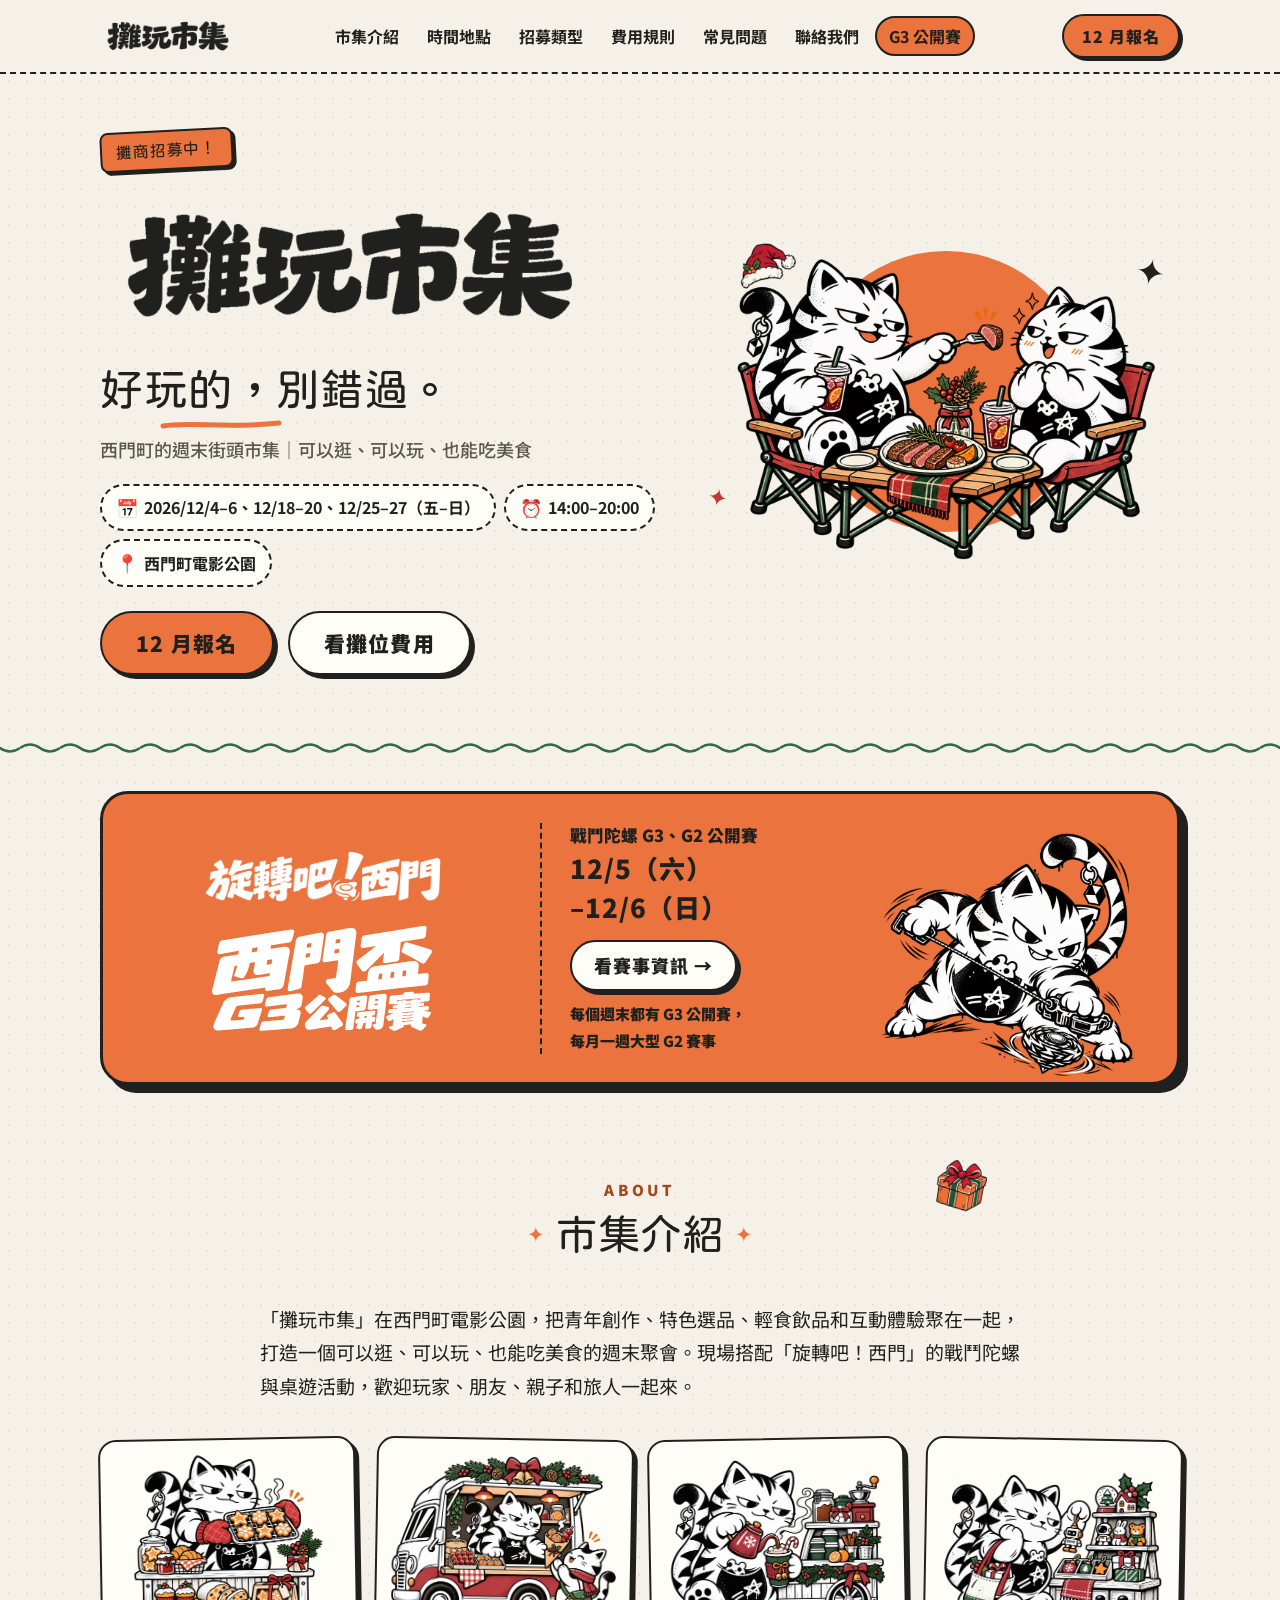
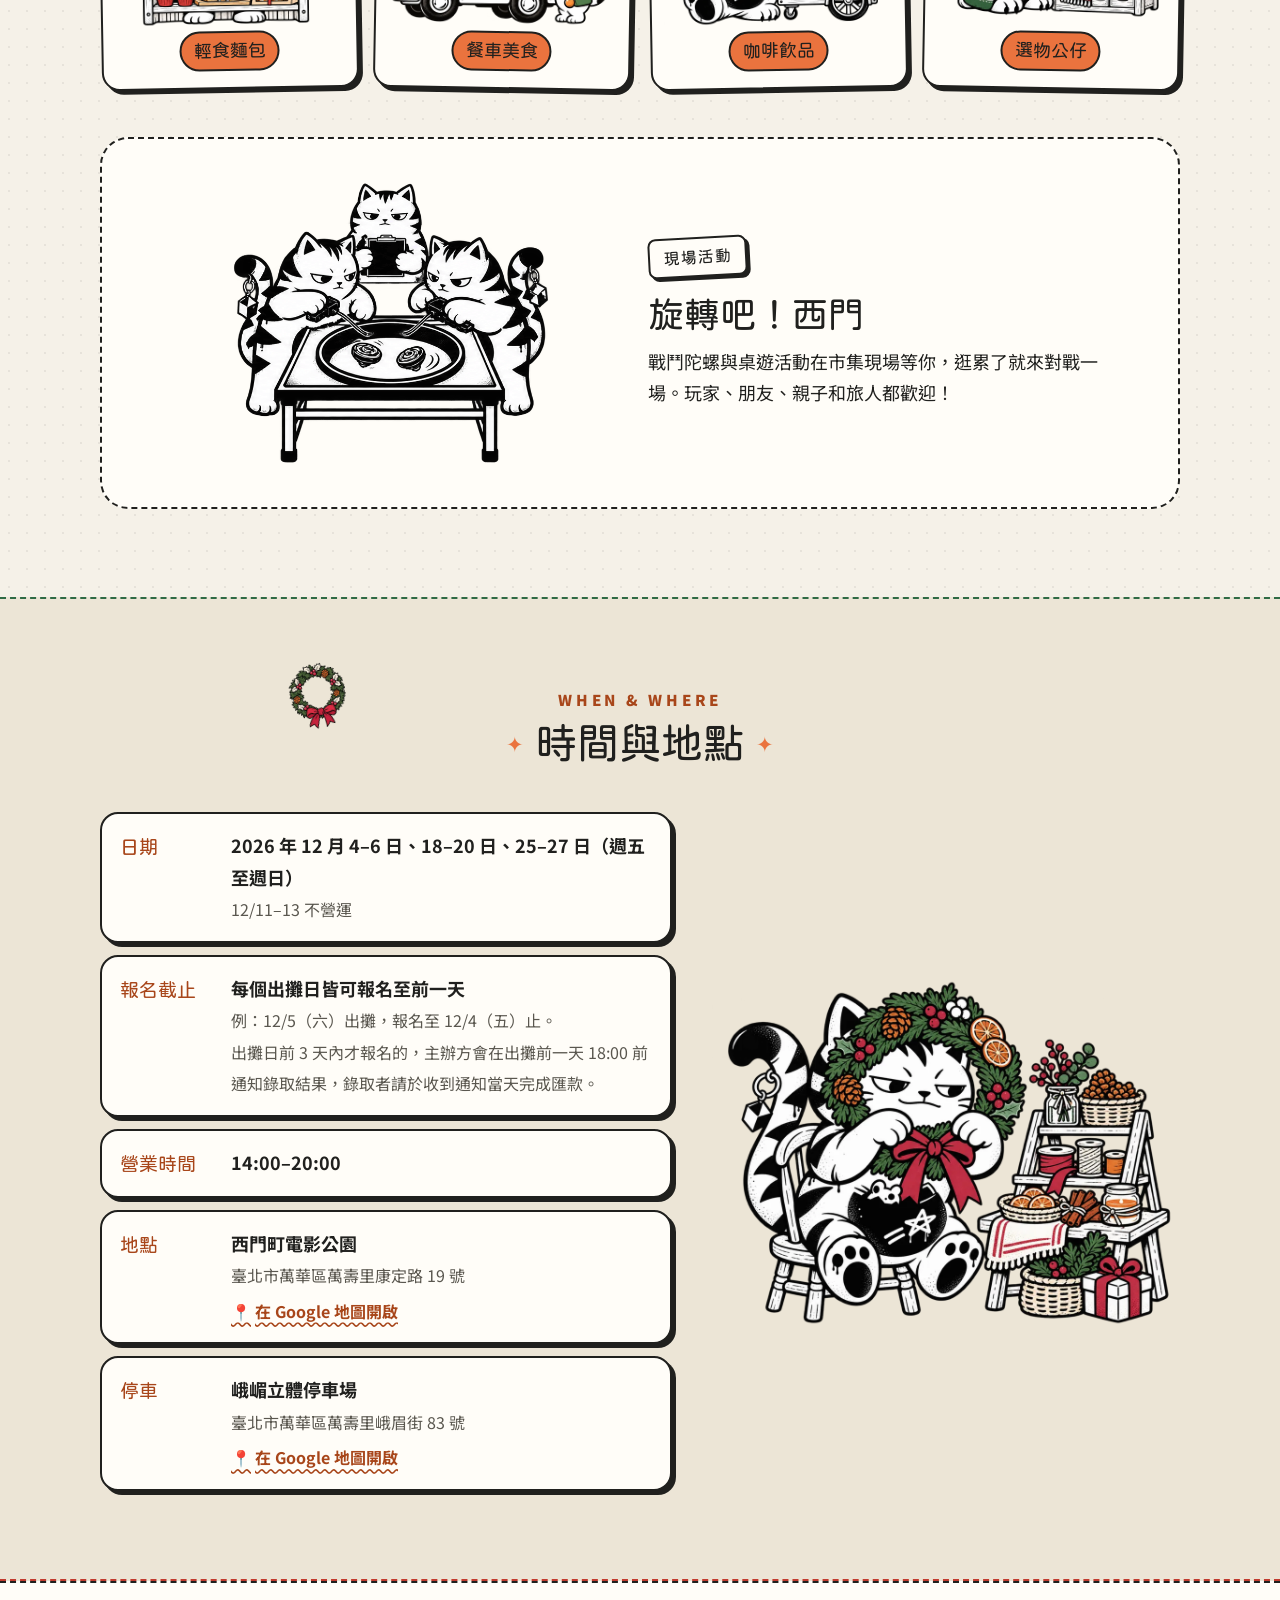
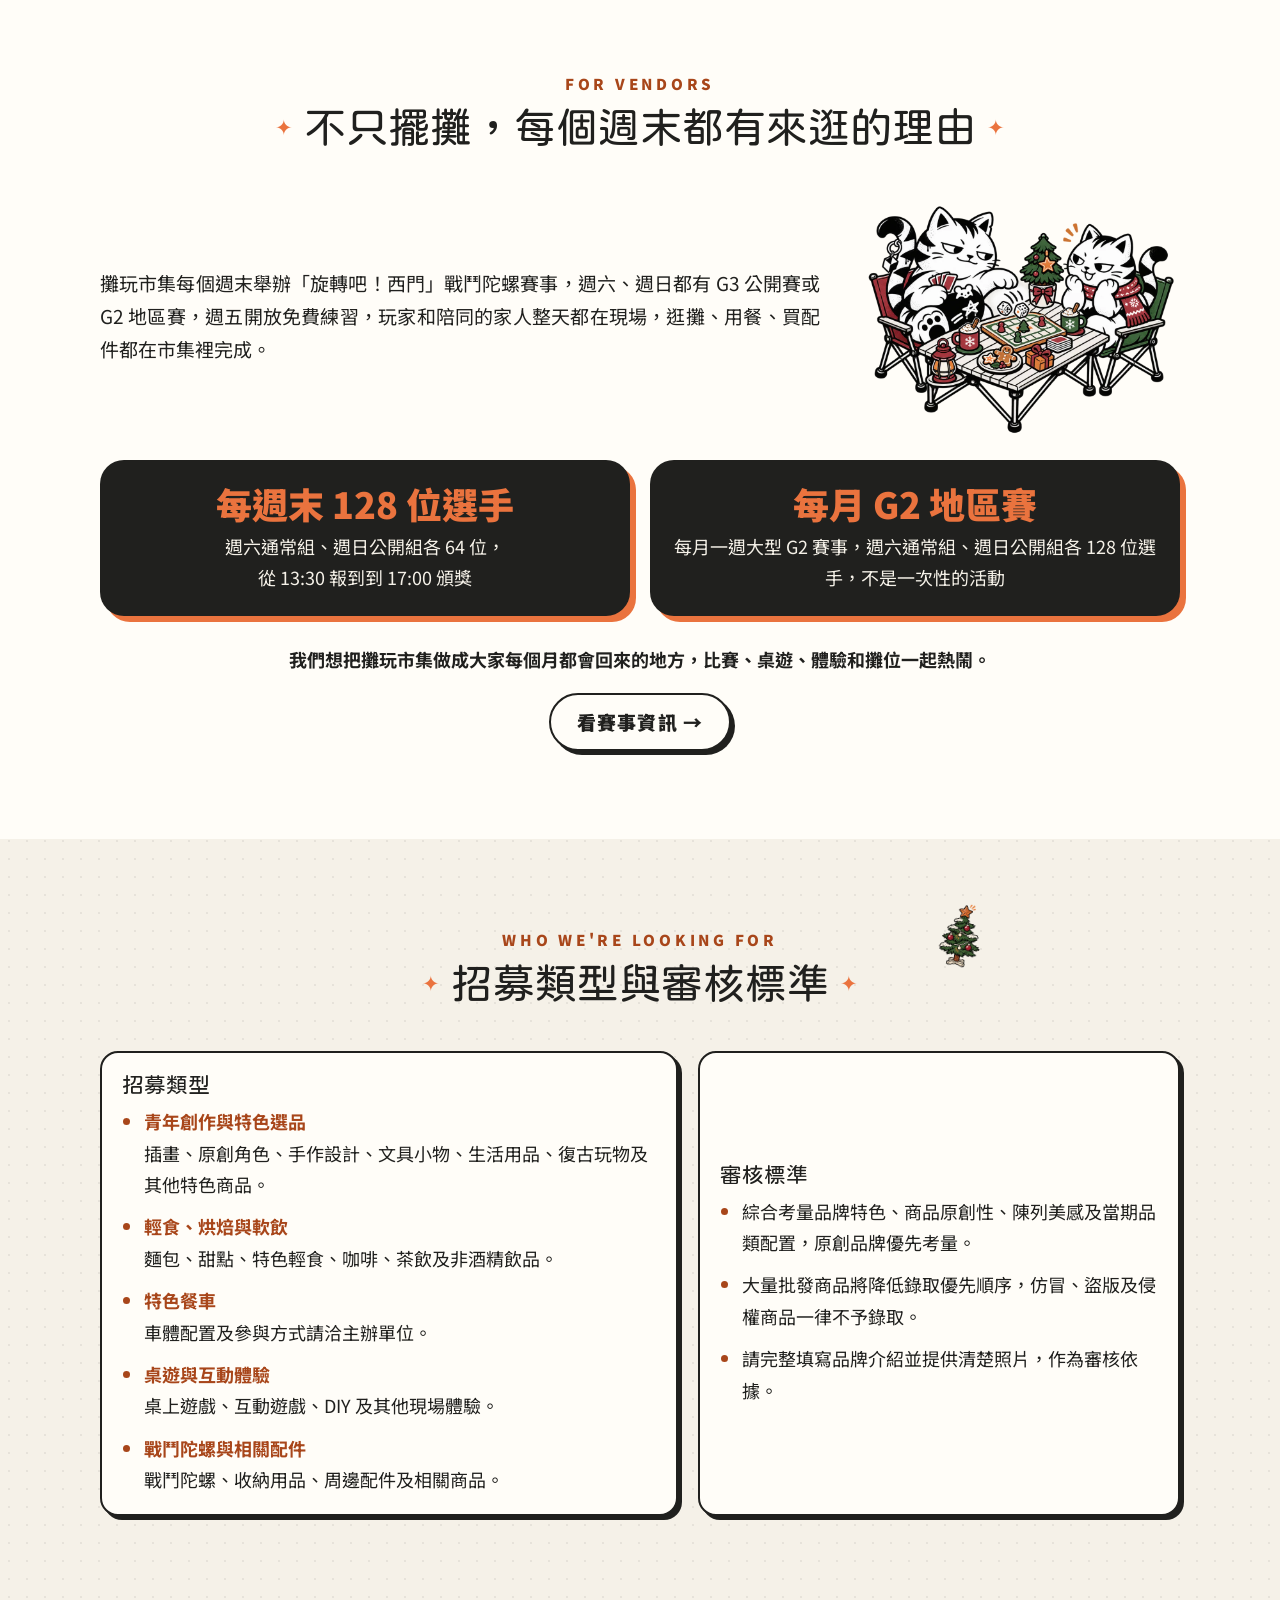
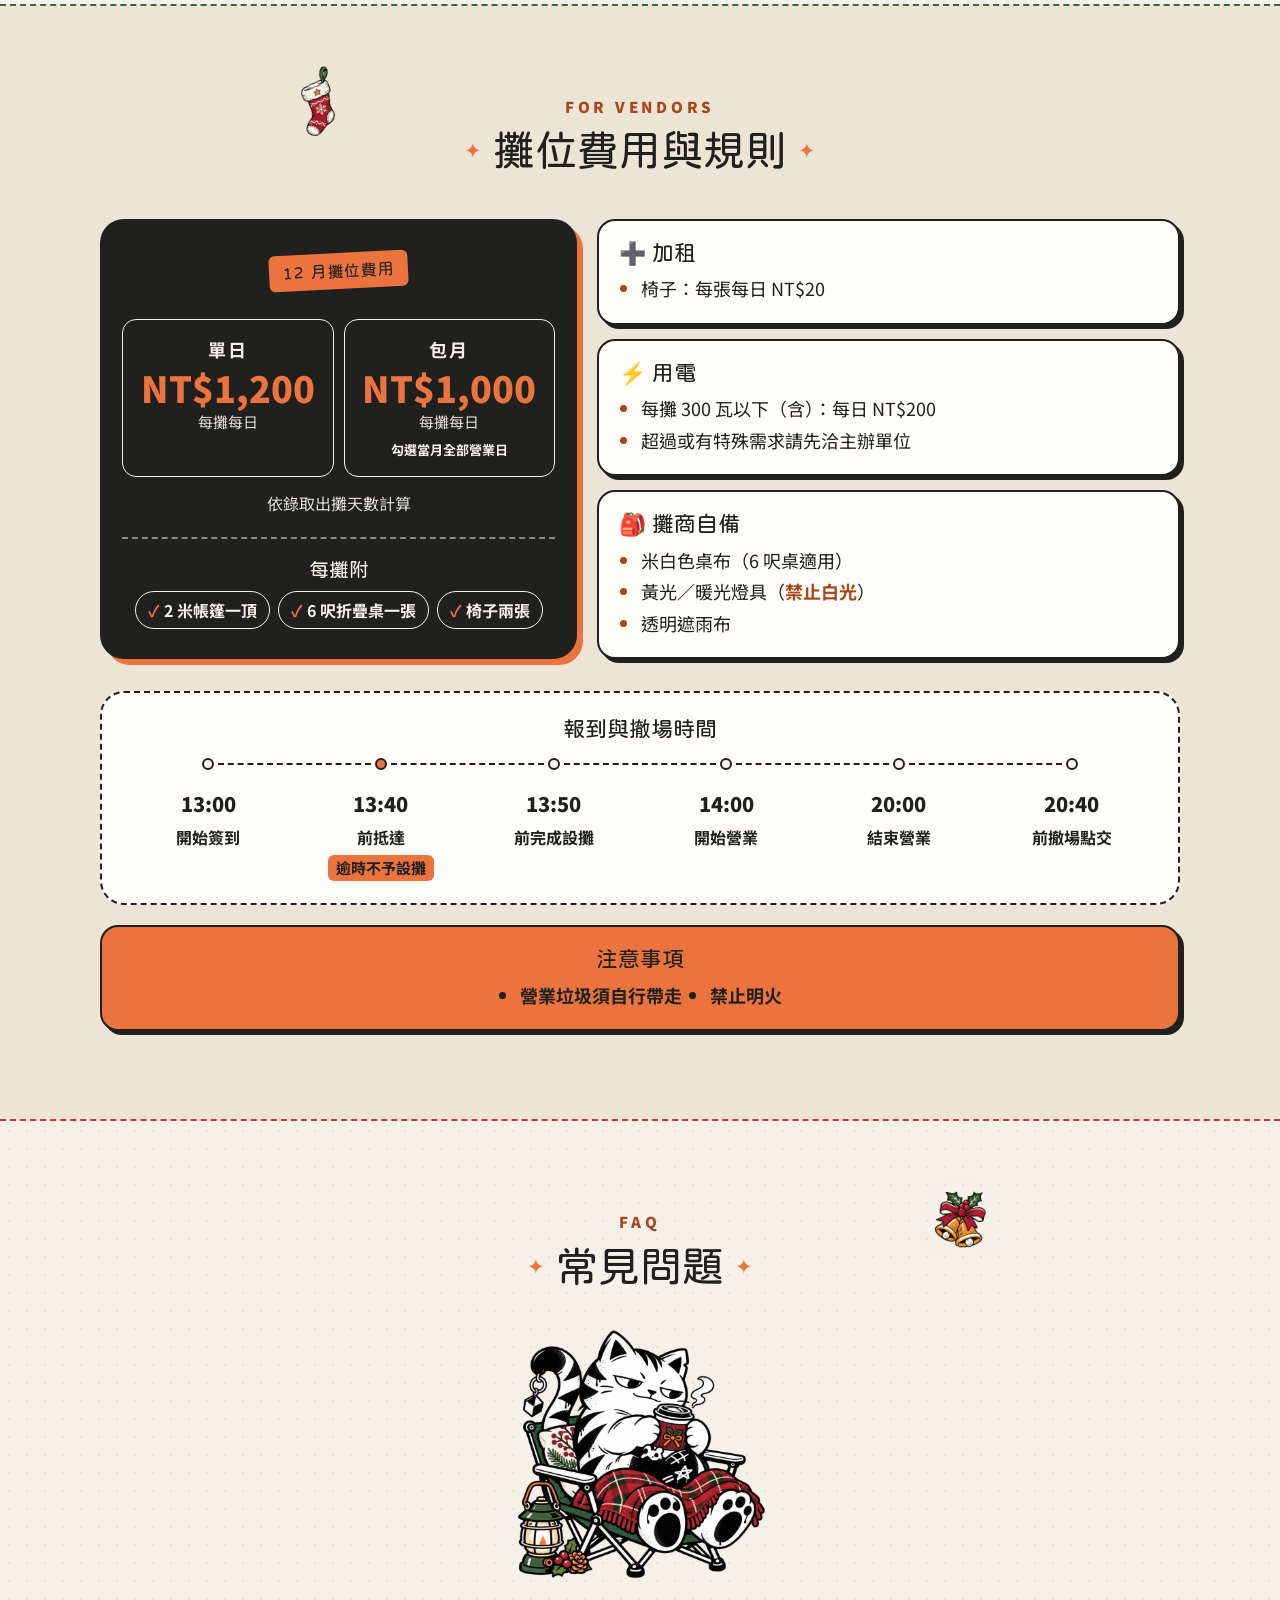
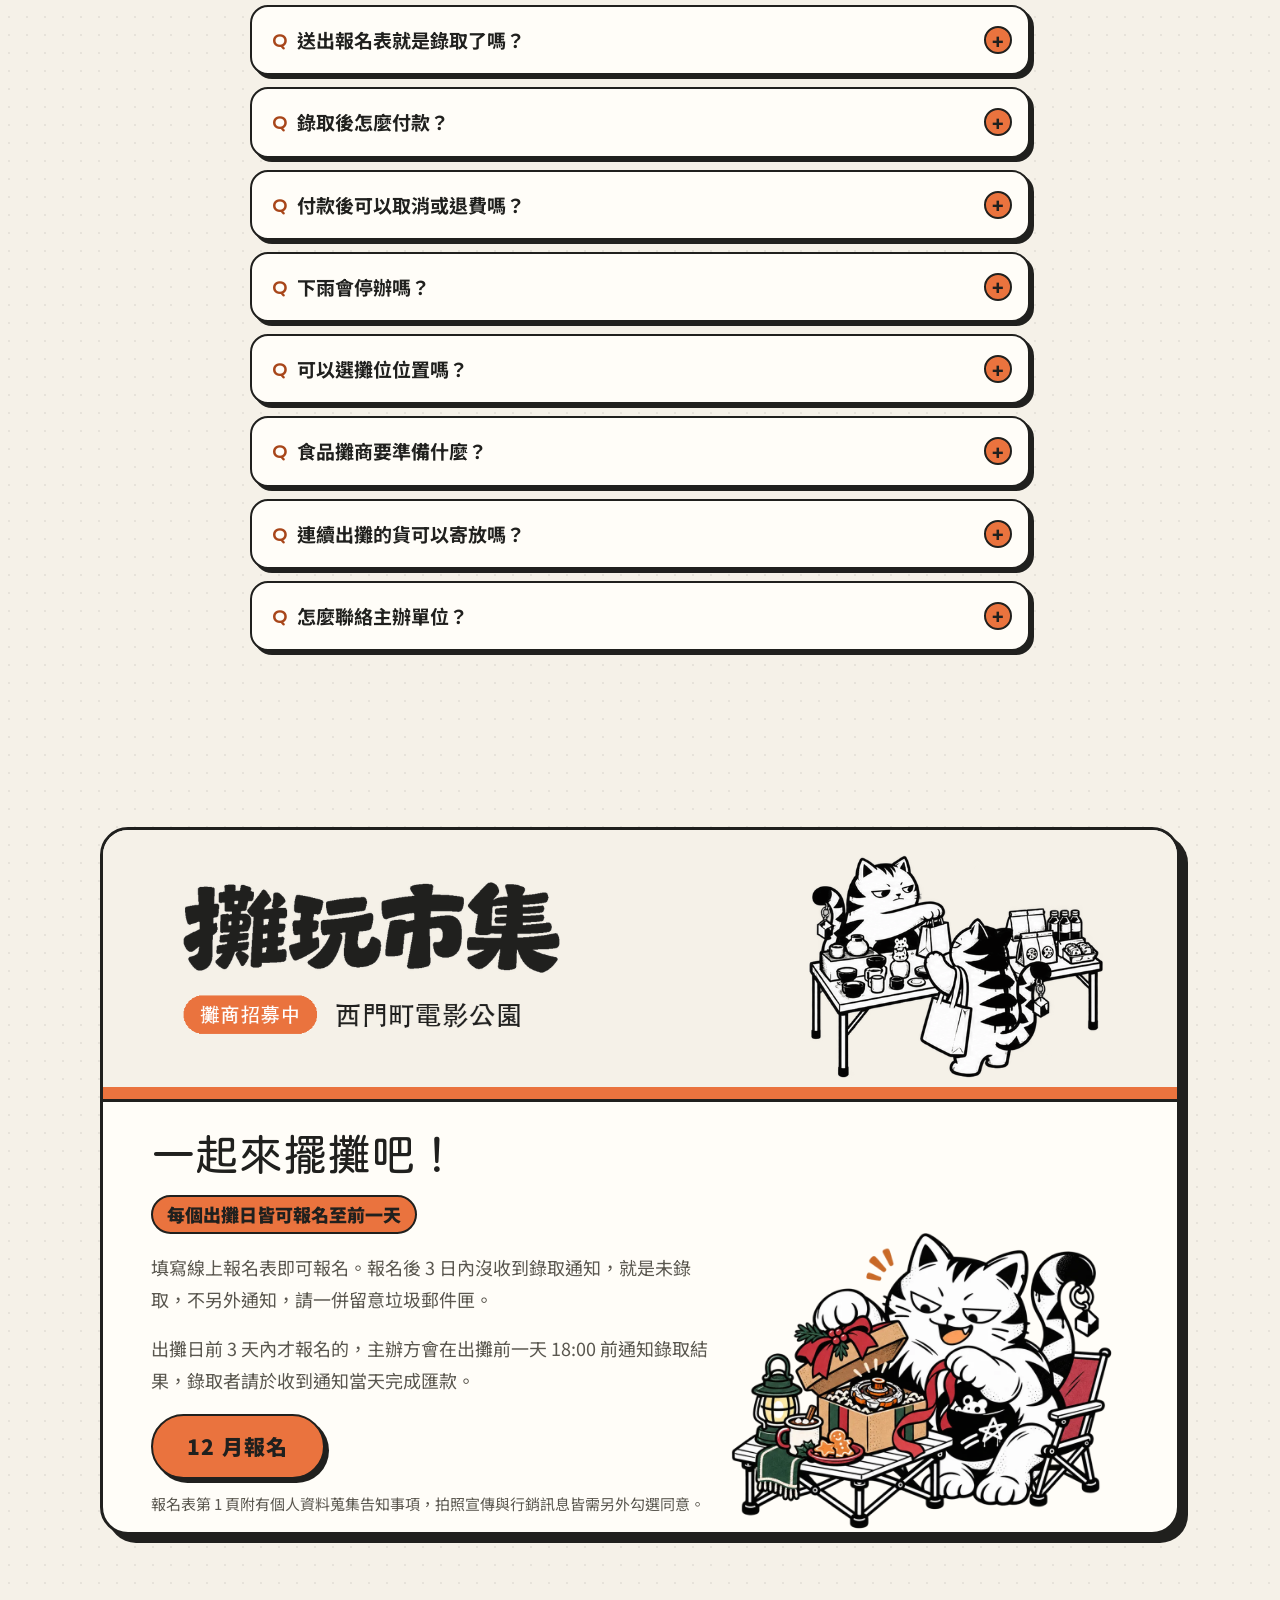
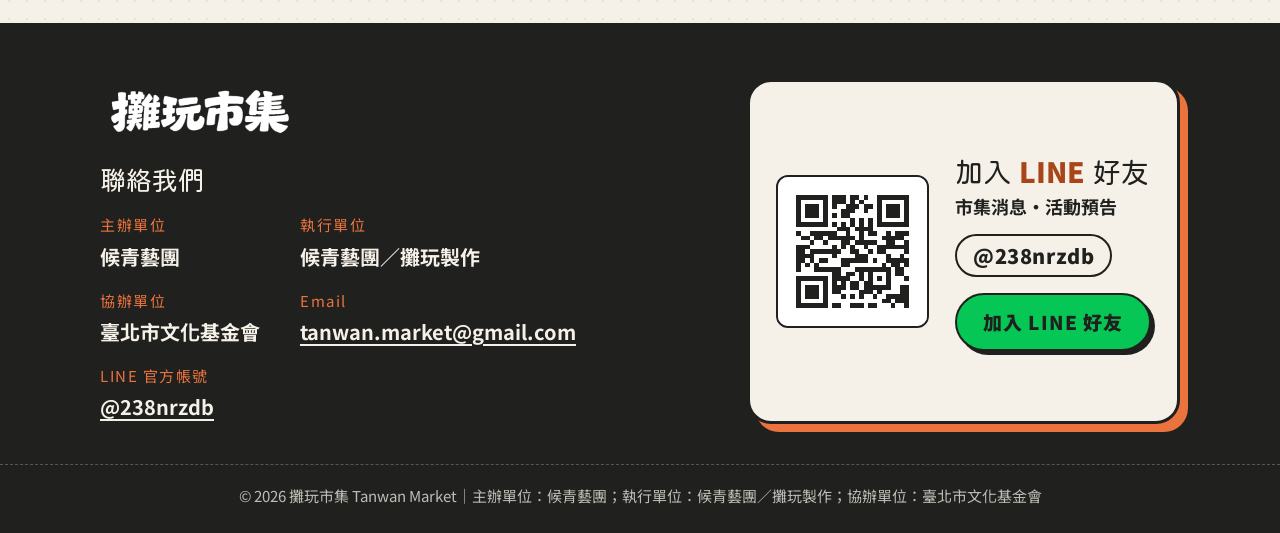
==== commit 425c6003: "同步 Netlify 期間的網站改動（11/07–11/13） - /cup/ 參賽規則「以官方公告為準」改為「以主辦單位公告為準」，styles.css 註解改「字卡徽章」 - 新增報名表單頁首圖 " ====
--- a/index.html
+++ b/index.html
@@ -33,6 +33,7 @@
   <link rel="preconnect" href="https://fonts.gstatic.com" crossorigin>
   <link href="https://fonts.googleapis.com/css2?family=Huninn&family=Noto+Sans+TC:wght@400;500;700;900&display=swap" rel="stylesheet">
   <link rel="stylesheet" href="styles.css">
+  <script src="scroll-top.js"></script>
 </head>
 <body class="xmas">
   <a class="skip-link" href="#main">跳到主要內容</a>
@@ -83,7 +84,7 @@
           </div>
         </div>
         <div class="hero-art">
-          <img src="assets/xmas/cat-xmas-tree.webp" alt="兩隻攤玩貓在露營桌旁點亮聖誕樹" width="1200" height="900" fetchpriority="high">
+          <img src="assets/xmas/cat-xmas-camp-dinner.webp" alt="兩隻攤玩貓在露營桌旁吃聖誕晚餐" width="1200" height="900" fetchpriority="high">
           <img class="xmas-deco xmas-deco-hero" src="assets/xmas/deco-hat.webp" alt="" aria-hidden="true" width="360" height="360">
           <span class="hero-burst" aria-hidden="true">✦</span>
           <span class="hero-burst hero-burst-2" aria-hidden="true">✦</span>
@@ -307,7 +308,7 @@
             <article class="rule-card">
               <h3><span aria-hidden="true">⚡</span> 用電</h3>
               <ul>
-                <li>300 瓦以下（含）：每日 NT$200</li>
+                <li>每攤 300 瓦以下（含）：每日 NT$200</li>
                 <li>超過或有特殊需求請先洽主辦單位</li>
               </ul>
             </article>
--- a/styles.css
+++ b/styles.css
@@ -279,7 +279,7 @@
 }
 .hero-burst-2 { top: auto; bottom: 18%; left: -4%; right: auto; font-size: 1.5rem; color: var(--orange-ink); }
 
-/* ---------- 西門盃：官方認證徽章（首頁橫幅與 /cup/ 共用） ---------- */
+/* ---------- 西門盃：字卡徽章（首頁橫幅與 /cup/ 共用） ---------- */
 .cup-badge {
   display: inline-flex;
   align-items: center;
